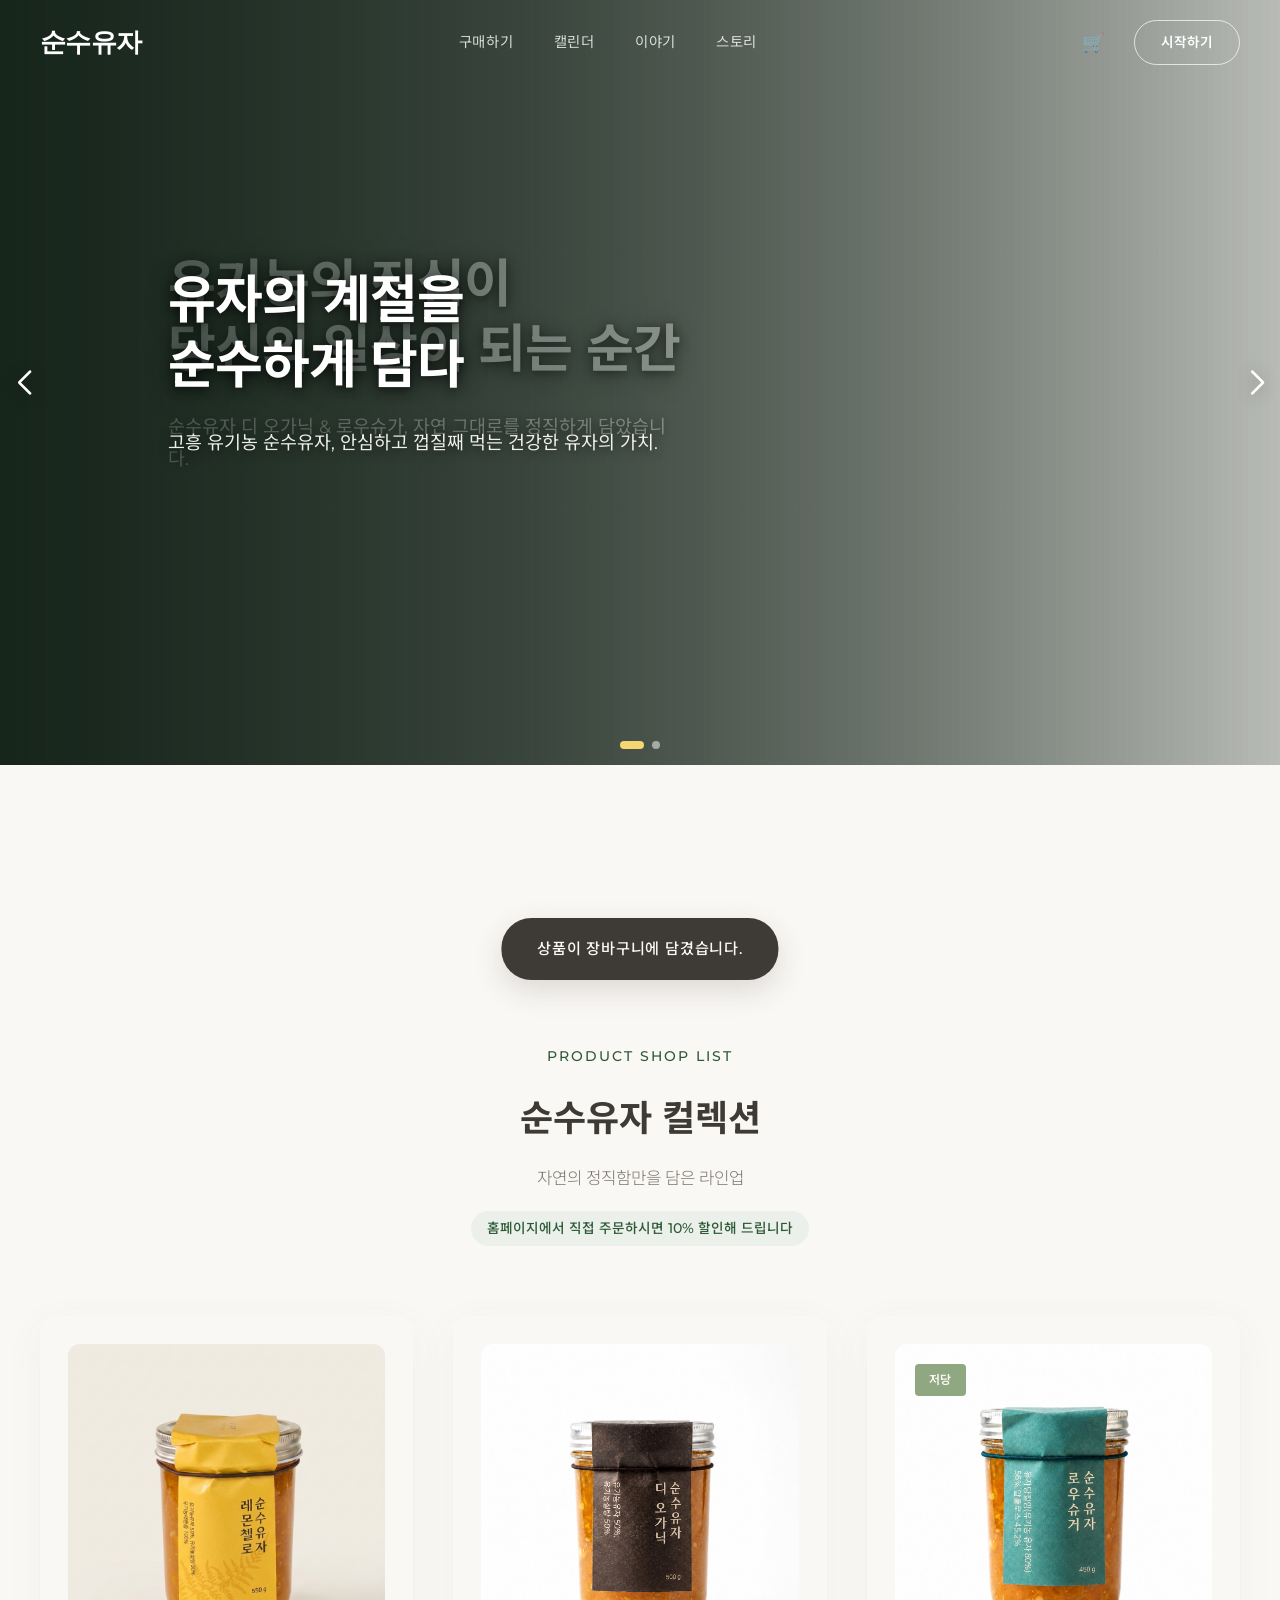
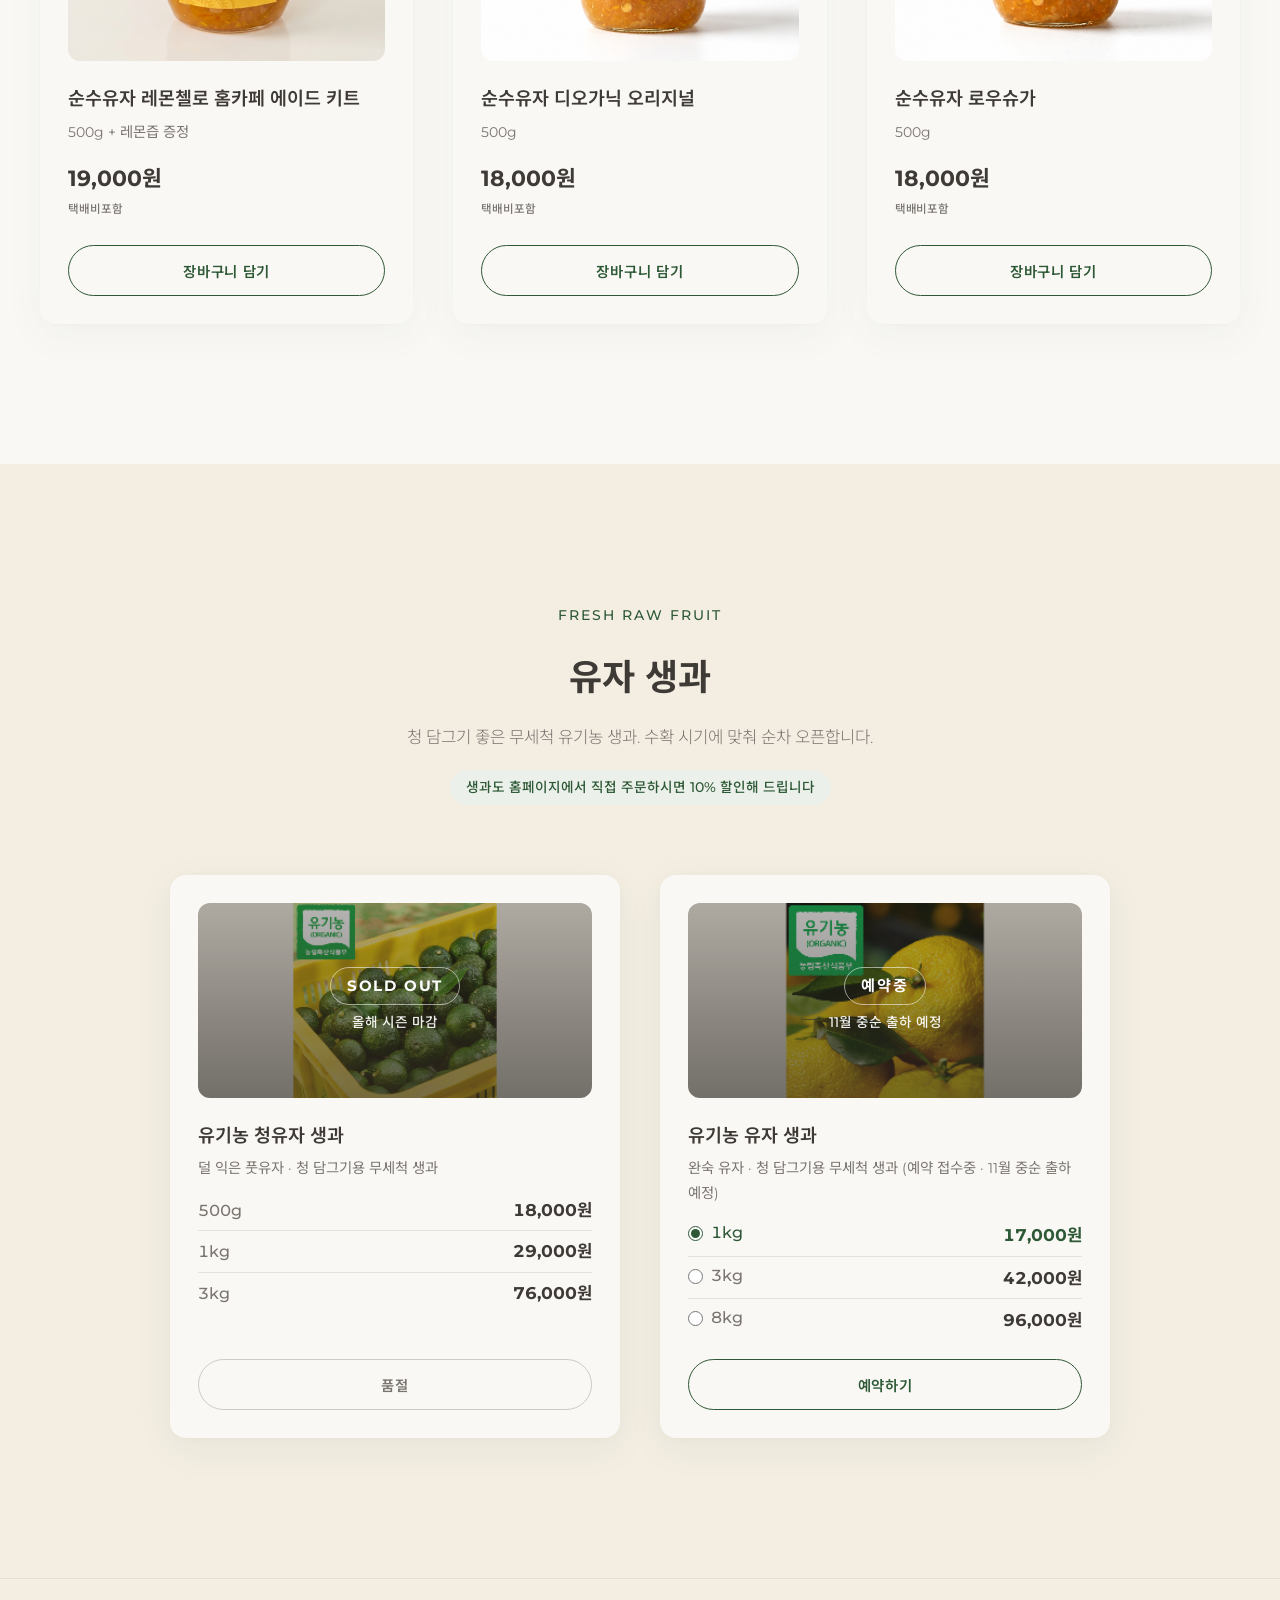
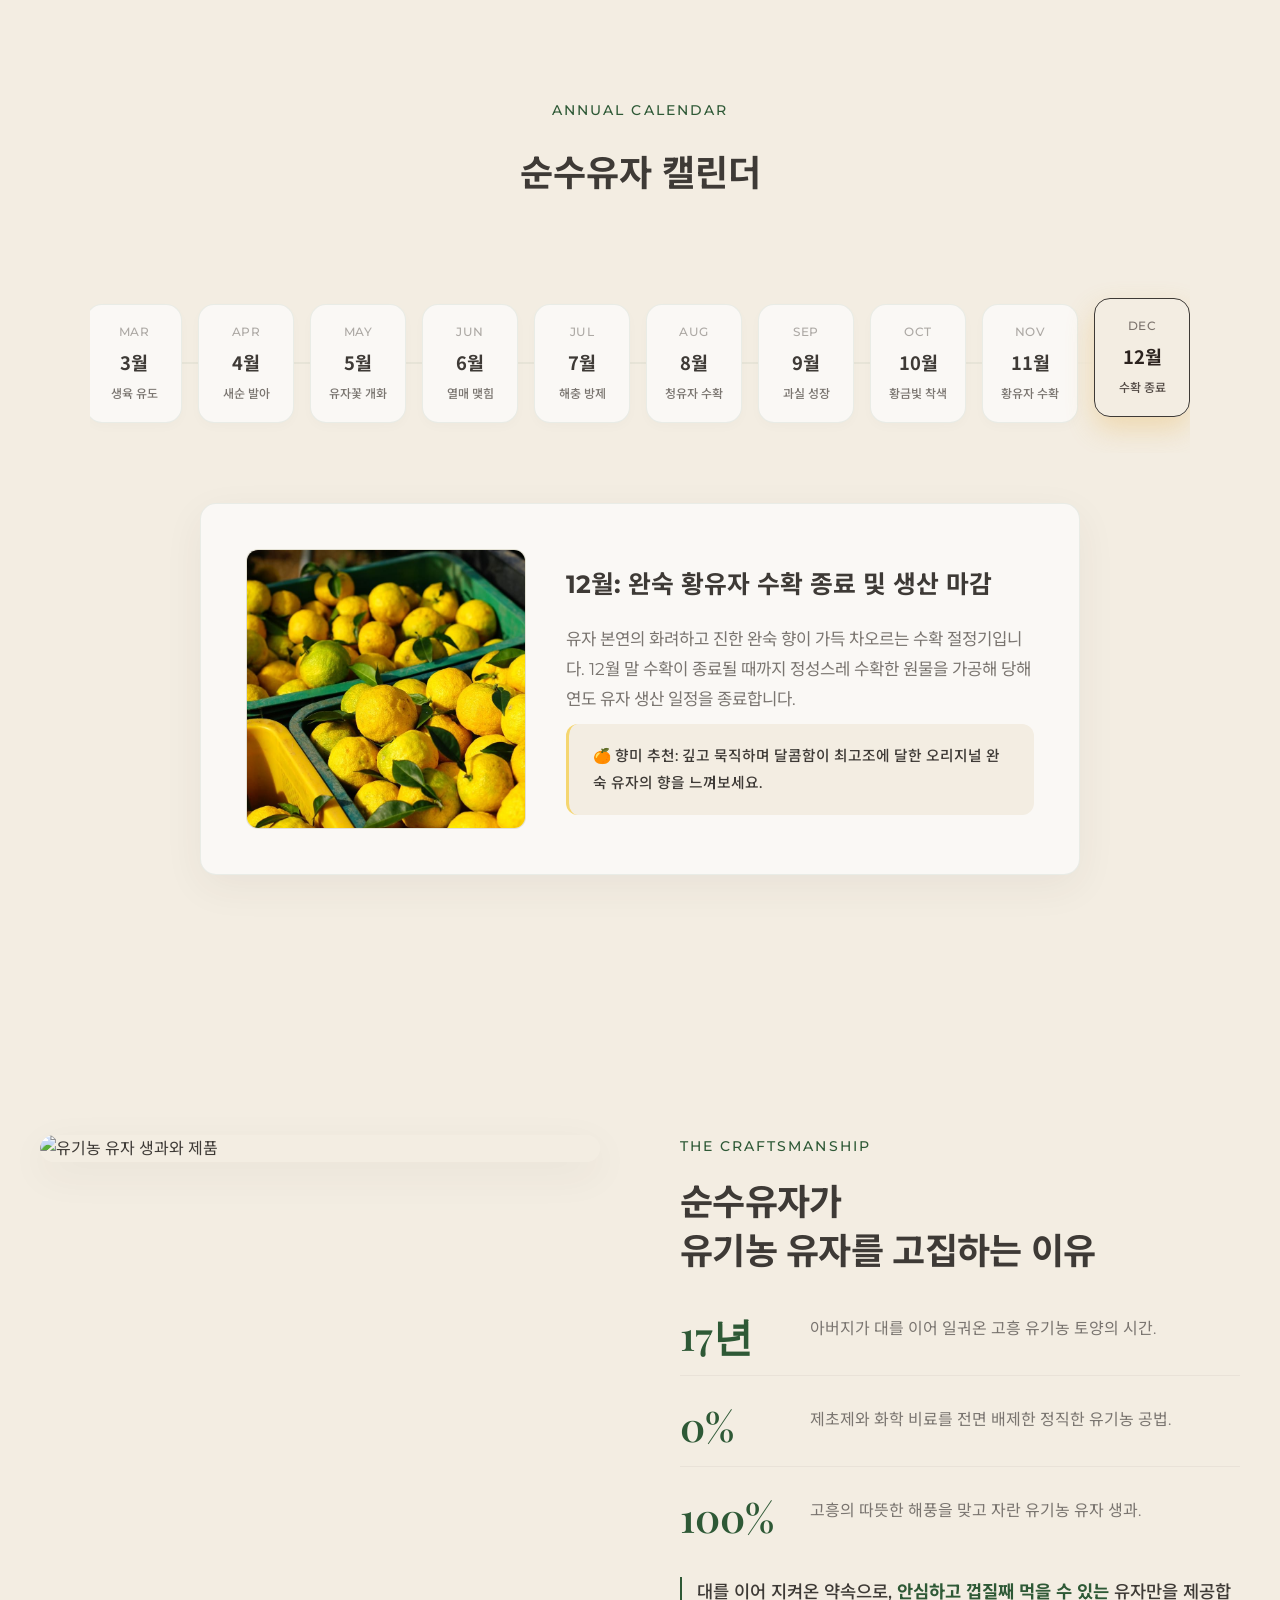
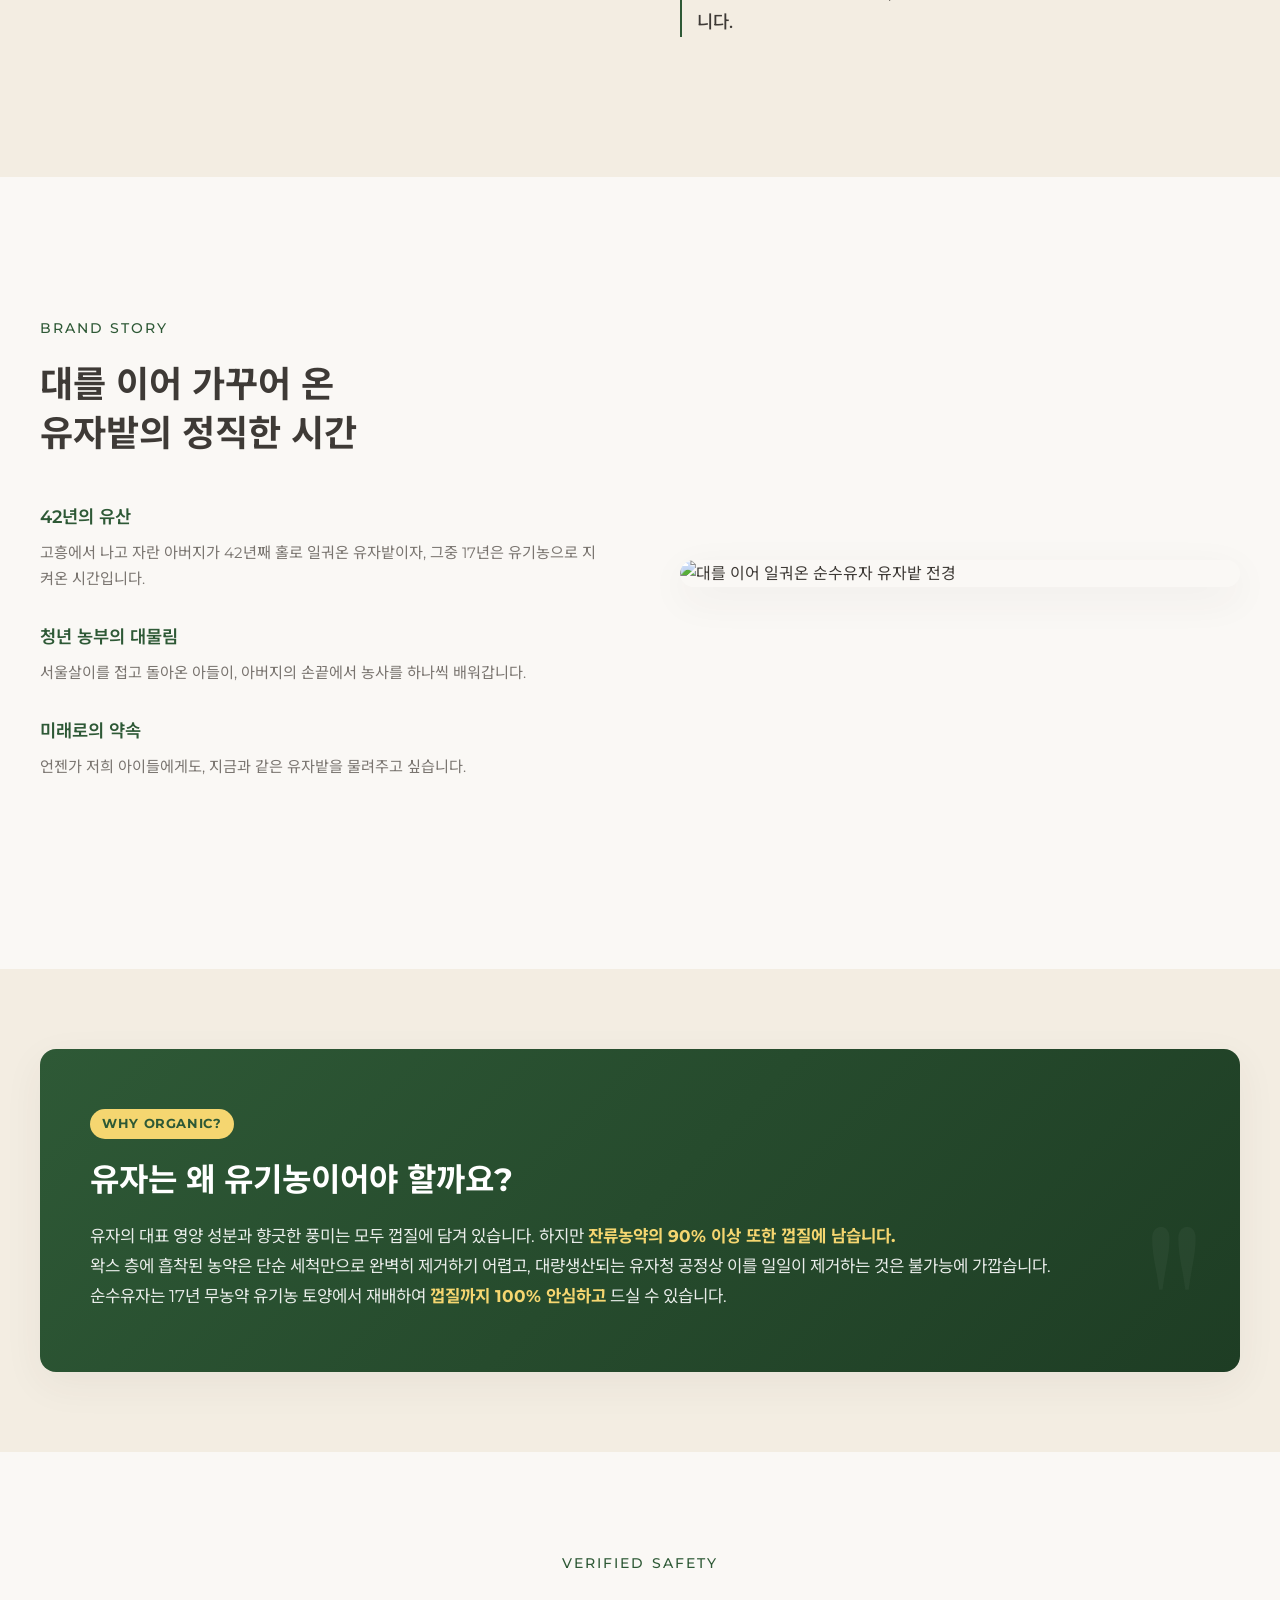
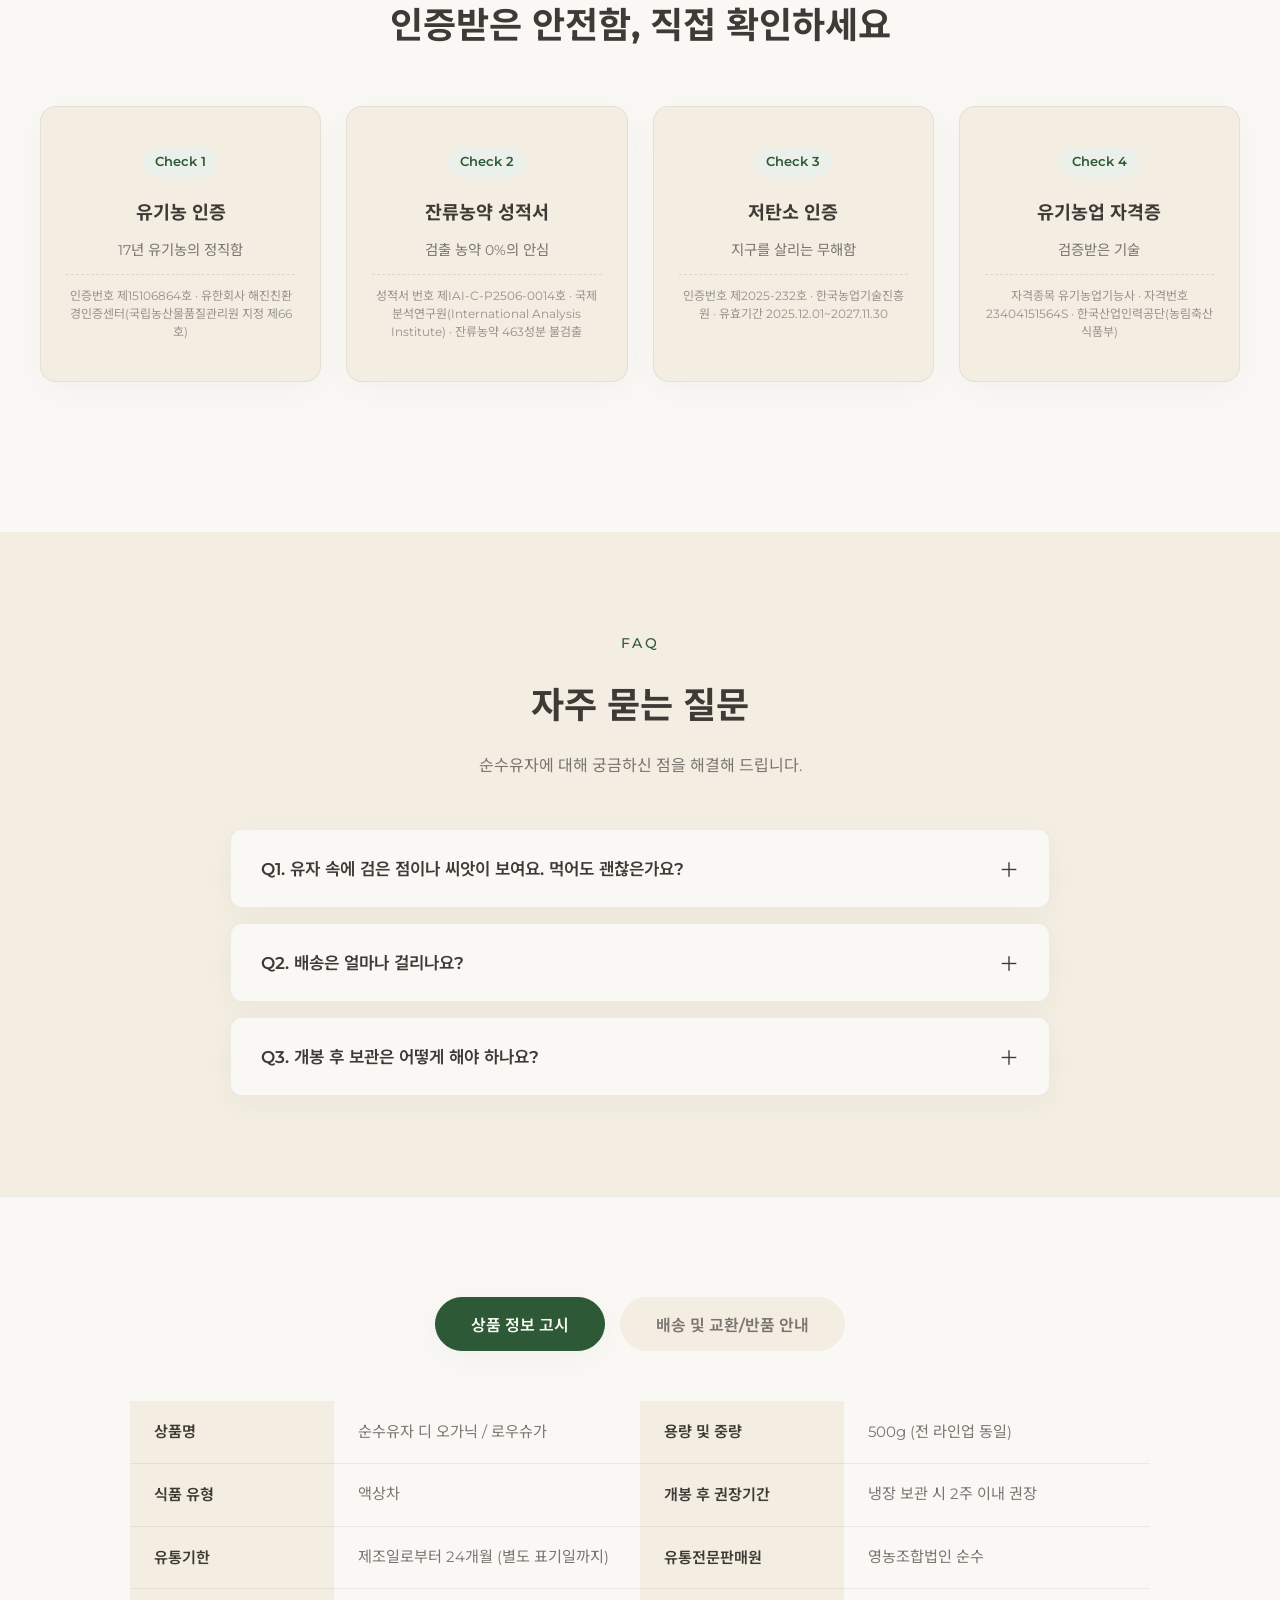
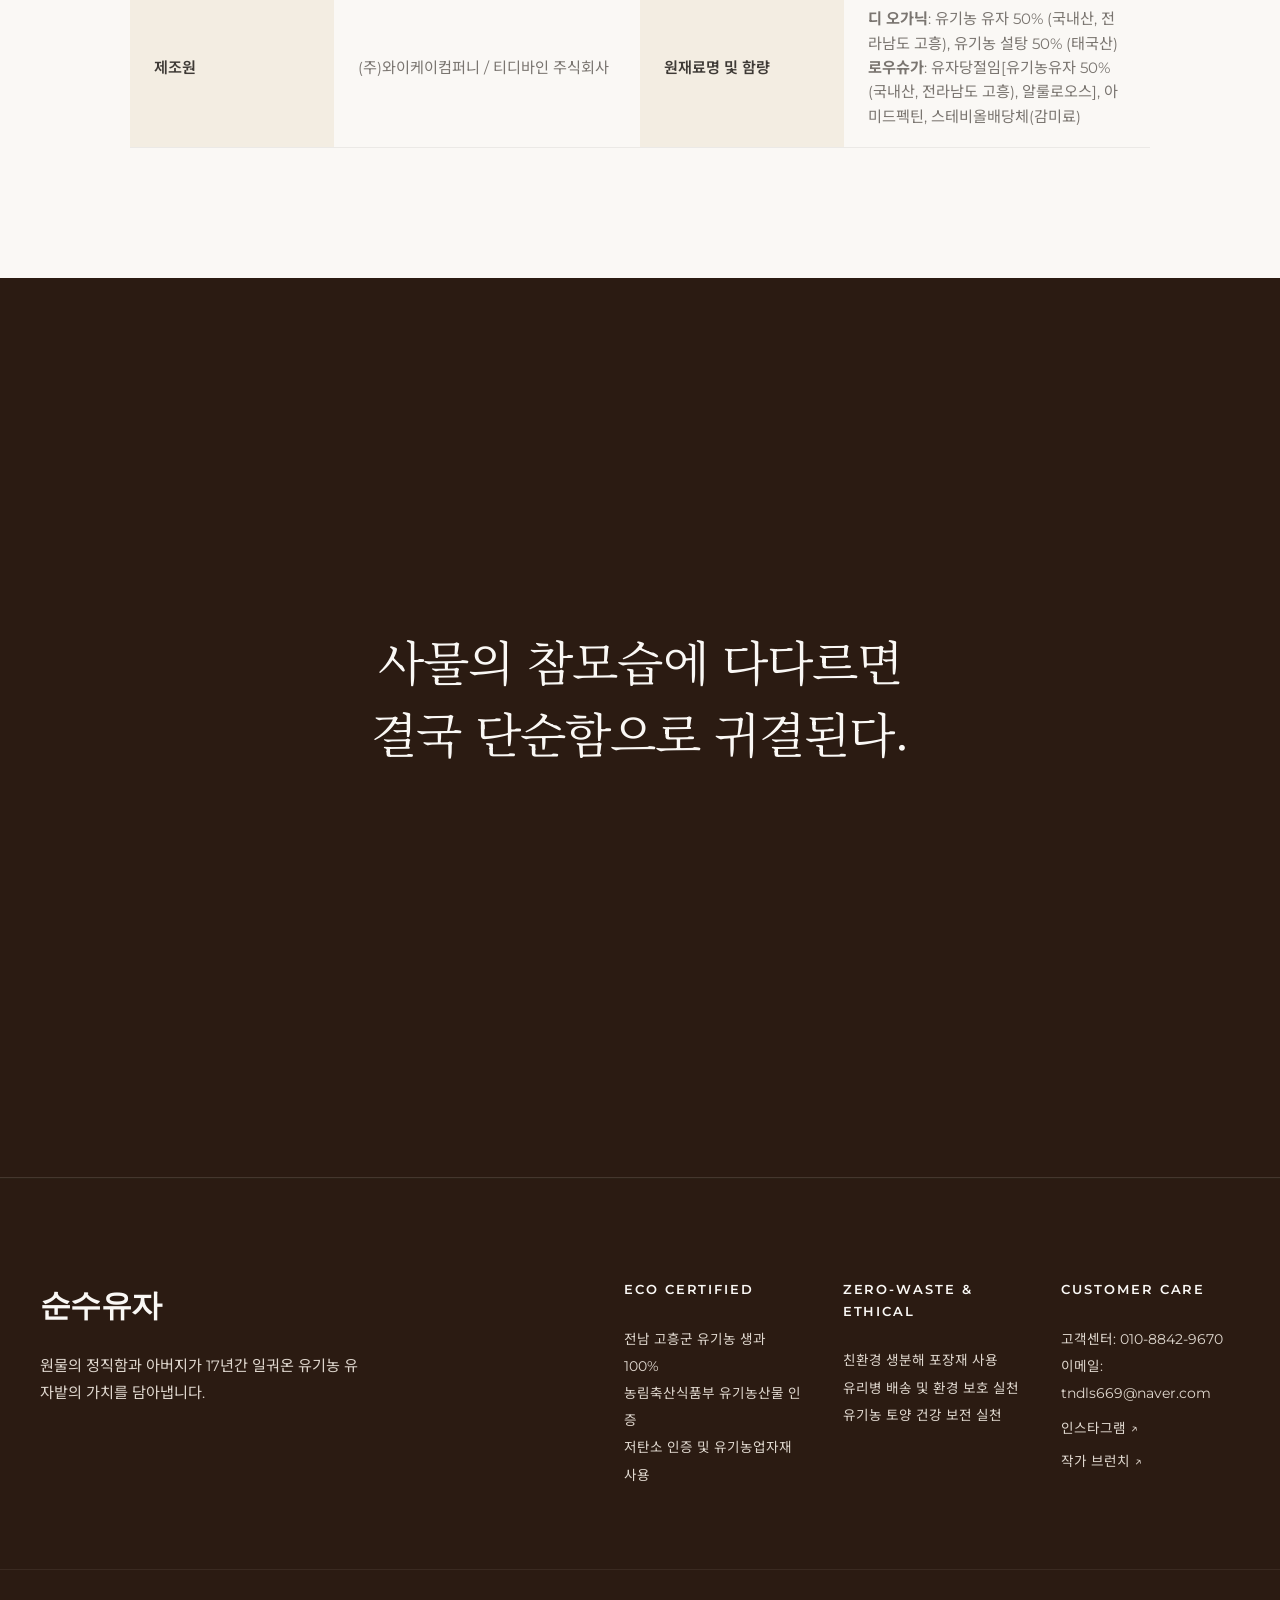
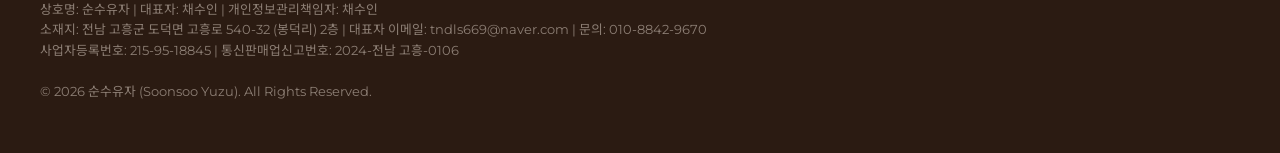
==== index.html @ 7056dab1 "유자 생과 섹션에도 직접 주문 10% 할인 안내 추가 Co-Authored-By: Claude Opus 5.5 <noreply@anthropic.com>" ====
<!DOCTYPE html>
<html lang="ko">
<head>
    <meta charset="UTF-8">
    <meta name="viewport" content="width=device-width, initial-scale=1.0">
    <title>순수유자 (soonsooyuja) — 에코 프리미엄 유기농 유자</title>
    <!-- Meta SEO -->
    <meta name="description" content="17년 유기농 토양이 키운 타협 없는 순수, 순수유자 (soonsooyuja). 인공 보존료와 설탕 뒤에 숨지 않는 원물 본연의 가치와 레몬 첼로 에이드 키트를 만나보세요.">
    <link rel="canonical" href="https://organicyuja.com/">
    <!-- Swiper CSS -->
    <link rel="stylesheet" href="https://cdn.jsdelivr.net/npm/swiper@11/swiper-bundle.min.css" />
    <!-- Google Fonts -->
    <link rel="preconnect" href="https://fonts.googleapis.com">
    <link rel="preconnect" href="https://fonts.gstatic.com" crossorigin>
    <link href="https://fonts.googleapis.com/css2?family=Montserrat:wght@300;400;500;600&family=Noto+Sans+KR:wght@300;400;500;700&family=Noto+Serif+KR:wght@400;600;700&family=Playfair+Display:ital,wght@0,400;0,600;1,400&display=swap" rel="stylesheet">
    <!-- Stylesheet -->
    <link rel="stylesheet" href="styles.css?v=4.14">
    <!-- Structured Data (JSON-LD) -->
    <script type="application/ld+json">
    {
        "@context": "https://schema.org",
        "@graph": [
            {
                "@type": "Organization",
                "@id": "https://organicyuja.com/#organization",
                "name": "순수유자",
                "alternateName": "Soonsoo Yuzu",
                "url": "https://organicyuja.com/",
                "logo": "https://organicyuja.com/images/brand_identity.png",
                "description": "전남 고흥에서 17년간 유기농으로 재배한 유자를 원물 그대로 담은 에코 프리미엄 유자청 브랜드.",
                "address": {
                    "@type": "PostalAddress",
                    "streetAddress": "고흥로 540-32 (봉덕리) 2층",
                    "addressLocality": "고흥군",
                    "addressRegion": "전라남도",
                    "addressCountry": "KR"
                },
                "telephone": "+82-10-8842-9670",
                "email": "tndls669@naver.com",
                "taxID": "215-95-18845",
                "sameAs": [
                    "https://www.instagram.com/soonsoo.yuza/",
                    "https://brunch.co.kr/@d7f781c9d8f9415"
                ]
            },
            {
                "@type": "Product",
                "@id": "https://organicyuja.com/#product-lemoncello",
                "name": "순수유자 레몬첼로 홈카페 에이드 키트",
                "description": "500g 유자청 + 스페인산 유기농 NFC 레몬즙 부스터 증정. 시즌 한정 에이드 키트.",
                "image": "https://organicyuja.com/images/product_lemoncello.png",
                "brand": { "@type": "Brand", "name": "순수유자" },
                "offers": {
                    "@type": "Offer",
                    "url": "https://organicyuja.com/#product-shop",
                    "priceCurrency": "KRW",
                    "price": "19000",
                    "availability": "https://schema.org/InStock"
                }
            },
            {
                "@type": "Product",
                "@id": "https://organicyuja.com/#product-original",
                "name": "순수유자 디오가닉 오리지널",
                "description": "유기농 유자 50%(전남 고흥산)로 담근 500g 유자청.",
                "image": "https://organicyuja.com/images/product_original_v2.jpg",
                "brand": { "@type": "Brand", "name": "순수유자" },
                "offers": {
                    "@type": "Offer",
                    "url": "https://organicyuja.com/#product-shop",
                    "priceCurrency": "KRW",
                    "price": "18000",
                    "availability": "https://schema.org/InStock"
                }
            },
            {
                "@type": "Product",
                "@id": "https://organicyuja.com/#product-lowsugar",
                "name": "순수유자 로우슈가",
                "description": "유기농 유자 50%(전남 고흥산)와 알룰로오스로 담근 저당 500g 유자청.",
                "image": "https://organicyuja.com/images/product_lowsugar_v2.jpg",
                "brand": { "@type": "Brand", "name": "순수유자" },
                "offers": {
                    "@type": "Offer",
                    "url": "https://organicyuja.com/#product-shop",
                    "priceCurrency": "KRW",
                    "price": "18000",
                    "availability": "https://schema.org/InStock"
                }
            },
            {
                "@type": "FAQPage",
                "@id": "https://organicyuja.com/#faq",
                "mainEntity": [
                    {
                        "@type": "Question",
                        "name": "유자 속에 검은 점이나 씨앗이 보여요. 먹어도 괜찮은가요?",
                        "acceptedAnswer": {
                            "@type": "Answer",
                            "text": "네, 안심하고 드셔도 됩니다. 17년 유기농법으로 자란 유자는 거친 해풍과 자연을 견디며 스스로를 지킨 흔적(검은 점 등)을 남깁니다. 오히려 이런 부분에 유효 성분이 더 풍부하게 함유되어 있으니 안심하고 드세요."
                        }
                    },
                    {
                        "@type": "Question",
                        "name": "배송은 얼마나 걸리나요?",
                        "acceptedAnswer": {
                            "@type": "Answer",
                            "text": "평일 오후 1시 30분 이전 주문 완료 건은 당일 발송되어 대부분 다음 날 수령 가능합니다. 발송 시 송장 정보가 문자 혹은 알림톡으로 전송됩니다."
                        }
                    },
                    {
                        "@type": "Question",
                        "name": "개봉 후 보관은 어떻게 해야 하나요?",
                        "acceptedAnswer": {
                            "@type": "Answer",
                            "text": "방부제나 첨가물이 전혀 들어가지 않은 유기농 수제청이므로 개봉 후에는 반드시 냉장 보관해 주시고, 침이나 물기가 묻지 않은 깨끗한 스푼을 사용하여 2주 이내에 드시는 것을 권장합니다."
                        }
                    }
                ]
            }
        ]
    }
    </script>
</head>
<body>

    <!-- Header Navigation -->
    <header class="main-header">
        <div class="header-container">
            <a href="#" class="brand-logo" id="header-logo">순수유자</a>
            <nav class="nav-menu">
                <a href="#product-shop" class="nav-link">구매하기</a>
                <a href="#shipping-calendar" class="nav-link">캘린더</a>
                <a href="#brand-identity" class="nav-link">이야기</a>
                <a href="#seasonal-solution" class="nav-link">스토리</a>
            </nav>
            <div class="header-actions">
                <button type="button" class="mobile-menu-toggle" id="btn-mobile-menu" aria-label="메뉴 열기" aria-expanded="false">
                    <span></span><span></span><span></span>
                </button>
                <button type="button" class="cart-icon-btn" id="btn-open-cart" aria-label="장바구니 열기">
                    🛒
                    <span class="cart-badge" id="cart-badge" style="display: none;">0</span>
                </button>
                <a href="#product-shop" class="header-cta">시작하기</a>
            </div>
        </div>
        <nav class="mobile-nav-panel" id="mobile-nav-panel">
            <a href="#product-shop" class="mobile-nav-link">구매하기</a>
            <a href="#shipping-calendar" class="mobile-nav-link">캘린더</a>
            <a href="#brand-identity" class="mobile-nav-link">이야기</a>
            <a href="#seasonal-solution" class="mobile-nav-link">스토리</a>
        </nav>
    </header>

    <!-- Main Content -->
    <main>
        
        <!-- Section 1: Hero Section (Swiper Slider) -->
        <section class="hero-section" id="hero">
            <div class="swiper sySwiper">
                <div class="swiper-wrapper">
                    <!-- Slide 1 -->
                    <div class="swiper-slide slide-1" style="background-image: url('https://cdn.imweb.me/upload/S202507294a95336e3fd98/b25cf6cdc76bb.png');">
                        <div class="hero-slider-overlay"></div>
                        <div class="hero-container">
                            <div class="hero-content">
                                <h1 class="hero-title">유자의 계절을<br>순수하게 담다</h1>
                                <p class="hero-desc">고흥 유기농 순수유자, 안심하고 껍질째 먹는 건강한 유자의 가치.</p>
                            </div>
                        </div>
                    </div>
                    <!-- Slide 2 -->
                    <div class="swiper-slide slide-2" style="background-image: url('https://cdn.imweb.me/thumbnail/20260308/d9afdb8aff6d9.jpg');">
                        <div class="hero-slider-overlay"></div>
                        <div class="hero-container">
                            <div class="hero-content">
                                <h1 class="hero-title">유기농의 진심이<br>당신의 일상이 되는 순간</h1>
                                <p class="hero-desc">순수유자 디 오가닉 & 로우슈가, 자연 그대로를 정직하게 담았습니다.</p>
                            </div>
                        </div>
                    </div>
                </div>
                <!-- Add Navigation and Pagination -->
                <div class="swiper-button-next"></div>
                <div class="swiper-button-prev"></div>
                <div class="swiper-pagination"></div>
            </div>
        </section>

        <!-- Section 2: Product Shop List (swipeable on mobile only) -->
        <section class="shop-section" id="product-shop">
            <div class="shop-container">
                <div class="shop-header fade-in-up">
                    <span class="section-label">PRODUCT SHOP LIST</span>
                    <h2 class="shop-title">순수유자 컬렉션</h2>
                    <p class="shop-subtitle">자연의 정직함만을 담은 라인업</p>
                    <p class="shop-promo">홈페이지에서 직접 주문하시면 10% 할인해 드립니다</p>
                </div>

                <div class="swiper shopSwiper fade-in-up">
                    <div class="swiper-wrapper">
                        <!-- Product 1 -->
                        <div class="swiper-slide product-card">
                            <div class="product-image-container">
                                <img src="images/product_lemoncello.png" alt="순수유자 레몬첼로 홈카페 에이드 키트" class="product-image">
                            </div>
                            <div class="product-info">
                                <h3 class="product-name">순수유자 레몬첼로 홈카페 에이드 키트</h3>
                                <p class="product-volume">500g + 레몬즙 증정</p>
                                <div class="product-price">19,000원 <span class="price-note">택배비포함</span></div>
                                <button class="btn-buy" data-product="순수유자 레몬첼로 에이드 키트" data-price="19000">장바구니 담기</button>
                            </div>
                        </div>

                        <!-- Product 2 -->
                        <div class="swiper-slide product-card">
                            <div class="product-image-container">
                                <img src="images/product_original_v2.jpg" alt="순수유자 디오가닉 오리지널" class="product-image">
                            </div>
                            <div class="product-info">
                                <h3 class="product-name">순수유자 디오가닉 오리지널</h3>
                                <p class="product-volume">500g</p>
                                <div class="product-price">18,000원 <span class="price-note">택배비포함</span></div>
                                <button class="btn-buy" data-product="순수유자 디오가닉 오리지널" data-price="18000">장바구니 담기</button>
                            </div>
                        </div>

                        <!-- Product 3 -->
                        <div class="swiper-slide product-card">
                            <div class="product-image-container">
                                <span class="product-badge low-sugar">저당</span>
                                <img src="images/product_lowsugar_v2.jpg" alt="순수유자 로우슈가" class="product-image">
                            </div>
                            <div class="product-info">
                                <h3 class="product-name">순수유자 로우슈가</h3>
                                <p class="product-volume">500g</p>
                                <div class="product-price">18,000원 <span class="price-note">택배비포함</span></div>
                                <button class="btn-buy" data-product="순수유자 로우슈가" data-price="18000">장바구니 담기</button>
                            </div>
                        </div>
                    </div>

                    <div class="swiper-pagination shop-pagination"></div>
                </div>
            </div>
        </section>

        <!-- Section 2-1: Raw Fruit Shop (생과 — Pre-order) -->
        <section class="shop-section fruit-shop-section" id="fresh-fruit-shop">
            <div class="shop-container">
                <div class="shop-header fade-in-up">
                    <span class="section-label">FRESH RAW FRUIT</span>
                    <h2 class="shop-title">유자 생과</h2>
                    <p class="shop-subtitle">청 담그기 좋은 무세척 유기농 생과. 수확 시기에 맞춰 순차 오픈합니다.</p>
                    <p class="shop-promo">생과도 홈페이지에서 직접 주문하시면 10% 할인해 드립니다</p>
                </div>

                <div class="fruit-shop-grid fade-in-up">
                    <!-- 청유자 (Green Yuzu) -->
                    <div class="product-card fruit-product-card">
                        <div class="product-image-container">
                            <div class="soldout-overlay">
                                <span class="soldout-tag">SOLD OUT</span>
                                <span class="soldout-eta">올해 시즌 마감</span>
                            </div>
                            <img src="images/product_cheongyuza_raw.png" alt="유기농 청유자 생과" class="product-image">
                        </div>
                        <div class="product-info">
                            <h3 class="product-name">유기농 청유자 생과</h3>
                            <p class="product-volume">덜 익은 풋유자 · 청 담그기용 무세척 생과</p>
                            <div class="price-tier-list">
                                <div class="tier-row">
                                    <span class="tier-weight">500g</span>
                                    <span class="tier-price">18,000원</span>
                                </div>
                                <div class="tier-row">
                                    <span class="tier-weight">1kg</span>
                                    <span class="tier-price">29,000원</span>
                                </div>
                                <div class="tier-row">
                                    <span class="tier-weight">3kg</span>
                                    <span class="tier-price">76,000원</span>
                                </div>
                            </div>
                            <button class="btn-buy is-disabled" disabled>품절</button>
                        </div>
                    </div>

                    <!-- 유자 생과 (Ripe Yuzu) -->
                    <div class="product-card fruit-product-card">
                        <div class="product-image-container">
                            <div class="soldout-overlay">
                                <span class="soldout-tag">예약중</span>
                                <span class="soldout-eta">11월 중순 출하 예정</span>
                            </div>
                            <img src="images/product_yuza_raw.png" alt="유기농 유자 생과" class="product-image">
                        </div>
                        <div class="product-info">
                            <h3 class="product-name">유기농 유자 생과</h3>
                            <p class="product-volume">완숙 유자 · 청 담그기용 무세척 생과 (예약 접수중 · 11월 중순 출하 예정)</p>
                            <div class="price-tier-list" role="radiogroup" aria-label="유기농 유자 생과 중량 선택">
                                <label class="tier-row">
                                    <span class="tier-select-left">
                                        <input type="radio" name="yuza-tier" value="1kg|17000" checked>
                                        <span class="tier-weight">1kg</span>
                                    </span>
                                    <span class="tier-price">17,000원</span>
                                </label>
                                <label class="tier-row">
                                    <span class="tier-select-left">
                                        <input type="radio" name="yuza-tier" value="3kg|42000">
                                        <span class="tier-weight">3kg</span>
                                    </span>
                                    <span class="tier-price">42,000원</span>
                                </label>
                                <label class="tier-row">
                                    <span class="tier-select-left">
                                        <input type="radio" name="yuza-tier" value="8kg|96000">
                                        <span class="tier-weight">8kg</span>
                                    </span>
                                    <span class="tier-price">96,000원</span>
                                </label>
                            </div>
                            <button class="btn-buy" data-product-base="유기농 유자 생과 예약" data-tier-group="yuza-tier">예약하기</button>
                        </div>
                    </div>
                </div>
            </div>
        </section>

        <!-- Section 3: Annual Shipping Calendar -->
        <section class="calendar-section" id="shipping-calendar">
            <div class="calendar-container">
                <div class="calendar-header fade-in-up">
                    <span class="section-label">ANNUAL CALENDAR</span>
                    <h2 class="calendar-title">순수유자 캘린더</h2>
                </div>
                
                <!-- Monthly interactive timeline -->
                <div class="monthly-timeline-wrapper fade-in-up">
                    <div class="monthly-timeline" id="monthly-timeline">
                        <div class="month-card season-green" data-month="1">
                            <span class="month-num">JAN</span>
                            <span class="month-name">1월</span>
                            <span class="month-activity">토양 준비</span>
                        </div>
                        <div class="month-card season-green" data-month="2">
                            <span class="month-num">FEB</span>
                            <span class="month-name">2월</span>
                            <span class="month-activity">가지치기</span>
                        </div>
                        <div class="month-card season-green" data-month="3">
                            <span class="month-num">MAR</span>
                            <span class="month-name">3월</span>
                            <span class="month-activity">생육 유도</span>
                        </div>
                        <div class="month-card season-green" data-month="4">
                            <span class="month-num">APR</span>
                            <span class="month-name">4월</span>
                            <span class="month-activity">새순 발아</span>
                        </div>
                        <div class="month-card season-green" data-month="5">
                            <span class="month-num">MAY</span>
                            <span class="month-name">5월</span>
                            <span class="month-activity">유자꽃 개화</span>
                        </div>
                        <div class="month-card season-green" data-month="6">
                            <span class="month-num">JUN</span>
                            <span class="month-name">6월</span>
                            <span class="month-activity">열매 맺힘</span>
                        </div>
                        <div class="month-card season-green" data-month="7">
                            <span class="month-num">JUL</span>
                            <span class="month-name">7월</span>
                            <span class="month-activity">해충 방제</span>
                        </div>
                        <div class="month-card season-green" data-month="8">
                            <span class="month-num">AUG</span>
                            <span class="month-name">8월</span>
                            <span class="month-activity">청유자 수확</span>
                        </div>
                        <div class="month-card season-green" data-month="9">
                            <span class="month-num">SEP</span>
                            <span class="month-name">9월</span>
                            <span class="month-activity">과실 성장</span>
                        </div>
                        <div class="month-card season-yellow" data-month="10">
                            <span class="month-num">OCT</span>
                            <span class="month-name">10월</span>
                            <span class="month-activity">황금빛 착색</span>
                        </div>
                        <div class="month-card season-yellow" data-month="11">
                            <span class="month-num">NOV</span>
                            <span class="month-name">11월</span>
                            <span class="month-activity">황유자 수확</span>
                        </div>
                        <div class="month-card season-yellow" data-month="12">
                            <span class="month-num">DEC</span>
                            <span class="month-name">12월</span>
                            <span class="month-activity">수확 종료</span>
                        </div>
                    </div>
                </div>
                
                <!-- Display box for month details -->
                <div class="month-details-container fade-in-up">
                    <div class="month-details-card" id="month-details-card">
                        <div class="details-image-wrapper">
                            <img id="details-img" src="" alt="생육 및 농가 활동 이미지">
                            <div id="details-img-placeholder" class="details-img-placeholder">
                                <span class="placeholder-icon">🌱</span>
                                <span class="placeholder-text">사진 준비 중</span>
                            </div>
                        </div>
                        <div class="details-info">
                            <h3 class="details-title" id="details-title">유자 농가의 월간 생육 현황</h3>
                            <p class="details-desc" id="details-desc">월별 달력에 마우스를 올리시면 상세 일정이 나타납니다.</p>
                            <div class="details-sub" id="details-sub">
                                <!-- Optional warnings or extra guides go here dynamically -->
                            </div>
                        </div>
                    </div>
                </div>
            </div>
        </section>

        <!-- Section 4: Brand Identity (The Craftsmanship) -->
        <section class="brand-section" id="brand-identity">
            <div class="brand-container">
                <div class="brand-visual fade-in-up">
                    <img src="https://cdn.imweb.me/thumbnail/20250801/4c58e3168eac6.png" alt="유기농 유자 생과와 제품" class="brand-image">
                </div>
                <div class="brand-content fade-in-up">
                    <span class="section-label">THE CRAFTSMANSHIP</span>
                    <h2 class="brand-title">순수유자가<br>유기농 유자를 고집하는 이유</h2>
                    
                    <div class="brand-metrics">
                        <div class="metric-item">
                            <span class="metric-num">17년</span>
                            <span class="metric-text">아버지가 대를 이어 일궈온 고흥 유기농 토양의 시간.</span>
                        </div>
                        <div class="metric-item">
                            <span class="metric-num">0%</span>
                            <span class="metric-text">제초제와 화학 비료를 전면 배제한 정직한 유기농 공법.</span>
                        </div>
                        <div class="metric-item">
                            <span class="metric-num">100%</span>
                            <span class="metric-text">고흥의 따뜻한 해풍을 맞고 자란 유기농 유자 생과.</span>
                        </div>
                    </div>
                    
                    <p class="brand-footer-text">대를 이어 지켜온 약속으로, <strong>안심하고 껍질째 먹을 수 있는</strong> 유자만을 제공합니다.</p>
                </div>
            </div>
        </section>

        <!-- Section 5: Seasonal Solution (Lemon Cello - Citrus Kick) -->
        <section class="solution-section" id="seasonal-solution">
            <div class="solution-container">
                <div class="solution-content fade-in-up">
                    <span class="section-label">BRAND STORY</span>
                    <h2 class="solution-title">대를 이어 가꾸어 온<br>유자밭의 정직한 시간</h2>
                    
                    <ul class="solution-features">
                        <li>
                            <strong class="feature-title">42년의 유산</strong>
                            <p class="feature-desc">고흥에서 나고 자란 아버지가 42년째 홀로 일궈온 유자밭이자, 그중 17년은 유기농으로 지켜온 시간입니다.</p>
                        </li>
                        <li>
                            <strong class="feature-title">청년 농부의 대물림</strong>
                            <p class="feature-desc">서울살이를 접고 돌아온 아들이, 아버지의 손끝에서 농사를 하나씩 배워갑니다.</p>
                        </li>
                        <li>
                            <strong class="feature-title">미래로의 약속</strong>
                            <p class="feature-desc">언젠가 저희 아이들에게도, 지금과 같은 유자밭을 물려주고 싶습니다.</p>
                        </li>
                    </ul>

                </div>
                <div class="solution-visual fade-in-up">
                    <img src="https://cdn.imweb.me/thumbnail/20250801/a47dcdb84b8bf.png" alt="대를 이어 일궈온 순수유자 유자밭 전경" class="solution-image">
                </div>
            </div>
        </section>

        <!-- Section 6: Why Organic Banner -->
        <section class="organic-banner-section">
            <div class="organic-banner-container fade-in-up">
                <div class="organic-banner-content">
                    <span class="banner-badge">WHY ORGANIC?</span>
                    <h2 class="banner-title">유자는 왜 유기농이어야 할까요?</h2>
                    <p class="banner-desc">
                        유자의 대표 영양 성분과 향긋한 풍미는 모두 껍질에 담겨 있습니다. 
                        하지만 <strong>잔류농약의 90% 이상 또한 껍질에 남습니다.</strong><br>
                        왁스 층에 흡착된 농약은 단순 세척만으로 완벽히 제거하기 어렵고, 대량생산되는 유자청 공정상 이를 일일이 제거하는 것은 불가능에 가깝습니다.<br>
                        순수유자는 17년 무농약 유기농 토양에서 재배하여 <strong>껍질까지 100% 안심하고</strong> 드실 수 있습니다.
                    </p>
                </div>
            </div>
        </section>

        <!-- Section 7: VERIFIED Section -->
        <section class="verified-section">
            <div class="verified-container fade-in-up">
                <span class="section-label">VERIFIED SAFETY</span>
                <h2 class="verified-title">인증받은 안전함, 직접 확인하세요</h2>
                <div class="verified-grid">
                    <div class="verified-card" onclick="openSyModal('organic')">
                        <span class="verified-num">Check 1</span>
                        <h3 class="verified-card-title">유기농 인증</h3>
                        <p class="verified-card-desc">17년 유기농의 정직함</p>
                        <p class="verified-cert-meta">인증번호 제15106864호 · 유한회사 해진친환경인증센터(국립농산물품질관리원 지정 제66호)</p>
                    </div>
                    <div class="verified-card" onclick="openSyModal('pesticide')">
                        <span class="verified-num">Check 2</span>
                        <h3 class="verified-card-title">잔류농약 성적서</h3>
                        <p class="verified-card-desc">검출 농약 0%의 안심</p>
                        <p class="verified-cert-meta">성적서 번호 제IAI-C-P2506-0014호 · 국제분석연구원(International Analysis Institute) · 잔류농약 463성분 불검출</p>
                    </div>
                    <div class="verified-card" onclick="openSyModal('lowcarbon')">
                        <span class="verified-num">Check 3</span>
                        <h3 class="verified-card-title">저탄소 인증</h3>
                        <p class="verified-card-desc">지구를 살리는 무해함</p>
                        <p class="verified-cert-meta">인증번호 제2025-232호 · 한국농업기술진흥원 · 유효기간 2025.12.01~2027.11.30</p>
                    </div>
                    <div class="verified-card" onclick="openSyModal('license')">
                        <span class="verified-num">Check 4</span>
                        <h3 class="verified-card-title">유기농업 자격증</h3>
                        <p class="verified-card-desc">검증받은 기술</p>
                        <p class="verified-cert-meta">자격종목 유기농업기능사 · 자격번호 23404151564S · 한국산업인력공단(농림축산식품부)</p>
                    </div>
                </div>
            </div>
        </section>

        <!-- Section 8: FAQ Accordion -->
        <section class="faq-section" id="faq">
            <div class="faq-container">
                <div class="faq-header fade-in-up">
                    <span class="section-label">FAQ</span>
                    <h2 class="faq-title">자주 묻는 질문</h2>
                    <p class="faq-subtitle">순수유자에 대해 궁금하신 점을 해결해 드립니다.</p>
                </div>
                <div class="faq-list fade-in-up">
                    <!-- Q1 -->
                    <div class="faq-item">
                        <button class="faq-question">
                            <span>Q1. 유자 속에 검은 점이나 씨앗이 보여요. 먹어도 괜찮은가요?</span>
                            <span class="faq-toggle-icon">＋</span>
                        </button>
                        <div class="faq-answer">
                            <p>네, 안심하고 드셔도 됩니다. 17년 유기농법으로 자란 유자는 거친 해풍과 자연을 견디며 스스로를 지킨 흔적(검은 점 등)을 남깁니다. 오히려 <strong>이런 부분에 유효 성분이 더 풍부하게 함유</strong>되어 있으니 안심하고 드세요.</p>
                        </div>
                    </div>
                    <!-- Q2 -->
                    <div class="faq-item">
                        <button class="faq-question">
                            <span>Q2. 배송은 얼마나 걸리나요?</span>
                            <span class="faq-toggle-icon">＋</span>
                        </button>
                        <div class="faq-answer">
                            <p>평일 오후 1시 30분 이전 주문 완료 건은 <strong>당일 발송되어 대부분 다음 날 수령 가능</strong>합니다. 발송 시 송장 정보가 문자 혹은 알림톡으로 전송됩니다.</p>
                        </div>
                    </div>
                    <!-- Q3 -->
                    <div class="faq-item">
                        <button class="faq-question">
                            <span>Q3. 개봉 후 보관은 어떻게 해야 하나요?</span>
                            <span class="faq-toggle-icon">＋</span>
                        </button>
                        <div class="faq-answer">
                            <p>방부제나 첨가물이 전혀 들어가지 않은 유기농 수제청이므로 개봉 후에는 <strong>반드시 냉장 보관</strong>해 주시고, 침이나 물기가 묻지 않은 깨끗한 스푼을 사용하여 <strong>2주 이내</strong>에 드시는 것을 권장합니다.</p>
                        </div>
                    </div>
                </div>
            </div>
        </section>

        <!-- Section 9: Info & Delivery Tabs -->
        <section class="info-delivery-section" id="info-delivery">
            <div class="info-container">
                <div class="tab-buttons fade-in-up">
                    <button class="tab-btn active" data-tab="tab-spec">상품 정보 고시</button>
                    <button class="tab-btn" data-tab="tab-delivery">배송 및 교환/반품 안내</button>
                </div>
                
                <div class="tab-content-container fade-in-up">
                    <!-- Tab 1: Product Specs -->
                    <div class="tab-pane active" id="tab-spec">
                        <table class="info-table">
                            <tbody>
                                <tr>
                                    <th>상품명</th>
                                    <td>순수유자 디 오가닉 / 로우슈가</td>
                                    <th>용량 및 중량</th>
                                    <td>500g (전 라인업 동일)</td>
                                </tr>
                                <tr>
                                    <th>식품 유형</th>
                                    <td>액상차</td>
                                    <th>개봉 후 권장기간</th>
                                    <td>냉장 보관 시 2주 이내 권장</td>
                                </tr>
                                <tr>
                                    <th>유통기한</th>
                                    <td>제조일로부터 24개월 (별도 표기일까지)</td>
                                    <th>유통전문판매원</th>
                                    <td>영농조합법인 순수</td>
                                </tr>
                                <tr>
                                    <th>제조원</th>
                                    <td>(주)와이케이컴퍼니 / 티디바인 주식회사</td>
                                    <th>원재료명 및 함량</th>
                                    <td>
                                        <strong>디 오가닉</strong>: 유기농 유자 50% (국내산, 전라남도 고흥), 유기농 설탕 50% (태국산)<br>
                                        <strong>로우슈가</strong>: 유자당절임[유기농유자 50% (국내산, 전라남도 고흥), 알룰로오스], 아미드펙틴, 스테비올배당체(감미료)
                                    </td>
                                </tr>
                            </tbody>
                        </table>
                    </div>
                    
                    <!-- Tab 2: Delivery & Returns -->
                    <div class="tab-pane" id="tab-delivery">
                        <div class="delivery-info-grid">
                            <div class="info-block">
                                <h4>🚚 당일 배송 및 발송 안내</h4>
                                <p><strong>평일 오후 13시 30분 이전</strong> 주문 및 결제 완료 건은 당일 발송되어 다음 날 도착합니다 (주말 및 공휴일 제외).</p>
                                <p>13시 30분 이후 결제 건은 익일 발송됩니다. 배송은 지역 택배사 사정에 따라 1~2일 정도 차이가 있을 수 있습니다.</p>
                            </div>
                            <div class="info-block">
                                <h4>🔄 교환 및 반품 안내</h4>
                                <p>제품 수령 후 <strong>7일 이내</strong>에 고객센터로 접수된 건에 한하여 교환/반품이 가능합니다.</p>
                                <p>제품을 보내실 때에는 받으신 패키지와 택배 박스 그대로 포장하여 반송해 주셔야 합니다. 수제 유자청 특성상 제품이 이미 개봉되었거나 용기가 훼손된 경우에는 교환/반품이 불가합니다.</p>
                            </div>
                            <div class="info-block">
                                <h4>📞 고객센터 및 운영시간</h4>
                                <p>대표번호: 010-8842-9670 | 이메일: tndls669@naver.com</p>
                                <p>운영시간: 평일 09:00 ~ 18:00 (주말 및 공휴일 휴무) | 점심시간: 12:00 ~ 13:00</p>
                            </div>
                        </div>
                    </div>
                </div>
            </div>
        </section>

        <!-- Section 10: Brand Closing -->
        <section class="brand-closing-section" id="brand-closing">
            <div class="brand-closing-container">
                <p class="closing-quote">사물의 참모습에 다다르면<br>결국 단순함으로 귀결된다.</p>
                <p class="closing-source">— 콘스탄틴 브란쿠시</p>
            </div>
        </section>

    </main>

    <!-- Side Purchase Drawer (Premium Checkout UX) -->
    <div class="purchase-drawer" id="purchase-drawer">
        <div class="drawer-overlay" id="drawer-overlay"></div>
        <div class="drawer-content">
            <button class="btn-close-drawer" id="btn-close-drawer" aria-label="닫기">✕</button>
            
            <!-- Step 1: Cart Contents & Purchase Method Choice -->
            <div class="drawer-step-1" id="drawer-step-1">
                <div class="drawer-header">
                    <h3>장바구니</h3>
                    <p>담으신 상품을 확인하고 구매 방식을 선택해 주세요.</p>
                </div>
                <div class="drawer-body">
                    <div class="cart-items-list" id="cart-items-list"></div>
                    <div class="cart-empty-state" id="cart-empty-state" style="display: none;">
                        <p>장바구니가 비어 있습니다.</p>
                        <span>원하시는 상품을 '장바구니 담기'로 추가해 주세요.</span>
                    </div>

                    <div class="cart-total-row" id="cart-total-row">
                        <span>총 상품 금액</span>
                        <strong id="cart-total-price">0원</strong>
                    </div>

                    <div class="method-selection-box" id="method-selection-box" style="margin-top: 30px; display: flex; flex-direction: column; gap: 15px;">
                        <a href="https://smartstore.naver.com/organicyuja" target="_blank" class="btn-method btn-smartstore" style="display: flex; flex-direction: column; align-items: center; justify-content: center; padding: 18px; border-radius: 12px; background-color: #03c75a; color: white; text-decoration: none; font-weight: 600; text-align: center; transition: background-color 0.2s; box-shadow: 0 4px 10px rgba(3, 199, 90, 0.15);">
                            <span style="font-size: 1.05rem;">네이버 스마트스토어 구매 ↗</span>
                            <span style="font-size: 0.75rem; font-weight: 400; opacity: 0.9; margin-top: 3px;">네이버페이 및 카드 결제 가능</span>
                        </a>
                        <button type="button" class="btn-method btn-direct" id="btn-go-direct-order" style="display: flex; flex-direction: column; align-items: center; justify-content: center; padding: 18px; border-radius: 12px; border: 1px solid var(--color-olive); background-color: var(--bg-secondary); color: var(--color-olive); font-weight: 600; cursor: pointer; transition: all 0.2s; box-shadow: 0 4px 10px rgba(46, 89, 54, 0.08);">
                            <span style="font-size: 1.05rem;">홈페이지 직접 주문 · 10% 할인</span>
                            <span style="font-size: 0.75rem; font-weight: 400; opacity: 0.8; margin-top: 3px;">계좌이체 · 할인가로 자동 계산</span>
                        </button>
                    </div>
                </div>
            </div>

            <!-- Step 2: Direct Order Form & Account Copy -->
            <div class="drawer-step-2" id="drawer-step-2" style="display: none;">
                <div class="drawer-header" style="position: relative;">
                    <button class="btn-prev-step" id="btn-prev-step" style="position: absolute; left: 0; top: 50%; transform: translateY(-50%); background: none; border: none; font-size: 1rem; color: var(--color-olive); cursor: pointer; font-weight: 500; display: flex; align-items: center; gap: 4px; padding: 0;">← 이전</button>
                    <h3 style="text-align: center; margin: 0 auto; width: fit-content;">주문서 작성</h3>
                </div>
                <div class="drawer-body">
                    <div class="order-summary-list" id="order-summary-list"></div>
                    <form class="checkout-form" id="checkout-form" onsubmit="event.preventDefault();">
                        <div class="form-group">
                            <label for="buyer-name">주문자 성함</label>
                            <input type="text" id="buyer-name" required placeholder="성함을 입력해 주세요.">
                        </div>
                        <div class="form-group">
                            <label for="buyer-phone">연락처</label>
                            <input type="tel" id="buyer-phone" required placeholder="010-0000-0000">
                        </div>
                        <div class="form-group">
                            <label for="buyer-address">배송지 주소</label>
                            <input type="text" id="buyer-address" required placeholder="상세 주소를 입력해 주세요.">
                        </div>
                        
                        <!-- Account & Price Copy Widget -->
                        <div class="account-copy-box" style="margin-top: 20px; padding: 15px; border-radius: 12px; border: 1px dashed var(--border-color); background-color: var(--bg-secondary); border-color: rgba(46, 89, 54, 0.25);">
                            <div style="font-size: 0.8rem; color: var(--color-muted); margin-bottom: 6px;">입금 계좌 정보</div>
                            <div style="font-size: 0.95rem; font-weight: 600; color: var(--color-primary); word-break: keep-all; line-height: 1.4;">카카오뱅크 3333-19-3570222 채수인</div>
                            <div style="display: flex; justify-content: space-between; align-items: center; margin-top: 10px; padding-top: 8px; border-top: 1px solid rgba(43, 34, 30, 0.08);">
                                <span style="font-size: 0.85rem; color: var(--color-muted);">총 입금액:</span>
                                <strong id="copy-total-amount" style="font-size: 1rem; color: var(--color-olive);">23,000원</strong>
                            </div>
                            <button type="button" class="btn-copy-account" id="btn-copy-account" style="width: 100%; margin-top: 12px; padding: 10px; border-radius: 8px; border: none; background-color: var(--color-olive); color: white; font-weight: 500; cursor: pointer; font-size: 0.85rem; display: flex; align-items: center; justify-content: center; gap: 6px; transition: opacity 0.2s;">
                                <span>📋 계좌 및 금액 통합 복사</span>
                            </button>
                        </div>

                        <div class="shipping-fee-box" style="display: flex; justify-content: space-between; font-size: 0.9rem; margin-top: 15px; padding-top: 15px; border-top: 1px solid rgba(43, 34, 30, 0.08); color: var(--color-muted);">
                            <span>배송비</span>
                            <span>무료 배송</span>
                        </div>
                        <div class="total-summary" style="margin-top: 15px; border-top: 1px solid rgba(43, 34, 30, 0.08); padding-top: 15px;">
                            <span>최종 결제 금액</span>
                            <strong id="total-price-val">23,000원</strong>
                        </div>
                        <button type="submit" class="btn-submit-order" id="btn-place-order" style="margin-top: 20px;">결제하고 주문하기</button>
                    </form>
                </div>
            </div>
        </div>
    </div>

    <!-- Toast Notification -->
    <div class="toast-notification" id="toast-notification">
        <span class="toast-message" id="toast-message">상품이 장바구니에 담겼습니다.</span>
    </div>

    <!-- Section 6: Footer -->
    <footer class="main-footer">
        <div class="footer-container">
            <div class="footer-brand">
                <h3 class="footer-logo">순수유자</h3>
                <p class="footer-brand-desc">원물의 정직함과 아버지가 17년간 일궈온 유기농 유자밭의 가치를 담아냅니다.</p>
            </div>
            
            <div class="footer-details">
                <div class="detail-column">
                    <h4>ECO CERTIFIED</h4>
                    <p>전남 고흥군 유기농 생과 100%</p>
                    <p>농림축산식품부 유기농산물 인증</p>
                    <p>저탄소 인증 및 유기농업자재 사용</p>
                </div>
                <div class="detail-column">
                    <h4>ZERO-WASTE & ETHICAL</h4>
                    <p>친환경 생분해 포장재 사용</p>
                    <p>유리병 배송 및 환경 보호 실천</p>
                    <p>유기농 토양 건강 보전 실천</p>
                </div>
                <div class="detail-column">
                    <h4>CUSTOMER CARE</h4>
                    <p>고객센터: 010-8842-9670</p>
                    <p>이메일: tndls669@naver.com</p>
                    <a href="https://www.instagram.com/soonsoo.yuza/" target="_blank" class="footer-link">인스타그램 ↗</a>
                    <a href="https://brunch.co.kr/@d7f781c9d8f9415" target="_blank" class="footer-link">작가 브런치 ↗</a>
                </div>
            </div>
        </div>
        <div class="footer-bottom" style="flex-direction: column; align-items: flex-start; gap: 10px;">
            <p style="line-height: 1.6; color: #8C7E74;">
                상호명: 순수유자 | 대표자: 채수인 | 개인정보관리책임자: 채수인<br>
                소재지: 전남 고흥군 도덕면 고흥로 540-32 (봉덕리) 2층 | 대표자 이메일: tndls669@naver.com | 문의: 010-8842-9670<br>
                사업자등록번호: 215-95-18845 | 통신판매업신고번호: 2024-전남 고흥-0106
            </p>
            <p style="margin-top: 10px; width: 100%; display: flex; justify-content: space-between; color: #8C7E74;">
                <span>&copy; 2026 순수유자 (Soonsoo Yuzu). All Rights Reserved.</span>
            </p>
        </div>
    </footer>

    <!-- Certification Viewer Modal -->
    <div id="syModal" class="sy-modal" onclick="closeSyModal()">
        <div class="sy-modal-content" onclick="event.stopPropagation()">
            <span class="sy-modal-close" onclick="closeSyModal()">&times;</span>
            <img id="syModalImg" src="" alt="인증서 이미지">
            <div id="syModalTitle" class="sy-modal-title"></div>
        </div>
    </div>

    <!-- Swiper JS -->
    <script src="https://cdn.jsdelivr.net/npm/swiper@11/swiper-bundle.min.js"></script>
    <!-- Script -->
    <script src="script.js?v=4.14"></script>
</body>
</html>
---- styles.css ----
@font-face {
    font-family: 'SogangUniversity';
    src: url('https://cdn.jsdelivr.net/gh/projectnoonnu/noonfonts_2312-1@1.1/SOGANGUNIVERSITYTTF.woff2') format('woff2');
    font-weight: normal;
    font-display: swap;
}

/* ==========================================================================
   Design System & Custom Properties (Eco-Premium Minimalism)
   ========================================================================== */
:root {
    /* Colors - Warm Organic Nature Theme */
    --bg-primary: #FAF8F5;       /* Warm Cream Ivory */
    --bg-secondary: #F3EDE2;     /* Kraft Package Beige */
    --bg-dark: #2E5936;          /* Deep Forest Green */
    --bg-closing: #2B1B12;       /* Warm Espresso Brown (Brand Closing section) */
    
    --color-primary: #3E3A36;    /* Dark Charcoal Gray-Brown */
    --color-olive: #2E5936;      /* Forest Green */
    --color-olive-light: #EBF0EA;/* Soft Leaf Green Tint */
    --color-yellow: #F5D670;     /* Citrus Yellow Accent */
    --color-aquamarine: #8FA882; /* Muted Leaf Green */
    --color-muted: #7A7570;      /* Natural Clay Brown */
    --color-white: #FFFFFF;
    
    /* Fonts */
    --font-title: 'Playfair Display', serif;
    --font-sans: 'Montserrat', 'Noto Sans KR', sans-serif;
    
    /* Spacing & Borders */
    --transition-smooth: all 0.4s cubic-bezier(0.25, 1, 0.5, 1);
    --border-subtle: 1px solid rgba(46, 89, 54, 0.08);

    /* Border Radii for Soft Redesign */
    --border-radius-lg: 16px;
    --border-radius-md: 12px;
    --border-radius-sm: 8px;
    --border-radius-full: 9999px;
    
    /* Shadows for Organic Depth */
    --box-shadow-subtle: 0 8px 30px rgba(46, 89, 54, 0.04);
    --box-shadow-medium: 0 12px 40px rgba(62, 58, 54, 0.06);
}

/* ==========================================================================
   Base Styles & Reset
   ========================================================================== */
* {
    box-sizing: border-box;
    margin: 0;
    padding: 0;
}

html {
    scroll-behavior: smooth;
    font-size: 16px;
}

body {
    font-family: var(--font-sans);
    color: var(--color-primary);
    background-color: var(--bg-primary);
    line-height: 1.7;
    overflow-x: hidden;
    transition: var(--transition-smooth);
}



img {
    max-width: 100%;
    height: auto;
    display: block;
}

a {
    color: inherit;
    text-decoration: none;
}

button {
    font-family: inherit;
    border: none;
    background: none;
    cursor: pointer;
    outline: none;
}

/* Common Section Styles */
section {
    padding: 140px 0;
    position: relative;
}

.section-label {
    display: block;
    font-family: var(--font-sans);
    font-size: 0.85rem;
    font-weight: 500;
    letter-spacing: 0.15em;
    color: var(--color-olive);
    margin-bottom: 20px;
    text-transform: uppercase;
}

/* ==========================================================================
   Header Navigation
   ========================================================================== */
.main-header {
    position: fixed;
    top: 0;
    left: 0;
    width: 100%;
    z-index: 100;
    background: transparent;
    border-bottom: 1px solid transparent;
    transition: background-color 0.3s ease, backdrop-filter 0.3s ease, border-color 0.3s ease, opacity 0.4s ease, transform 0.4s ease;
}

.main-header.header-hidden {
    opacity: 0;
    transform: translateY(-100%);
    pointer-events: none;
}

.main-header.scrolled {
    background: rgba(250, 248, 245, 0.85);
    backdrop-filter: blur(15px);
    border-bottom: var(--border-subtle);
}

.main-header:not(.scrolled) .brand-logo,
.main-header:not(.scrolled) .nav-link,
.main-header:not(.scrolled) .cart-icon-btn {
    color: var(--color-white);
}

.main-header:not(.scrolled) .mobile-menu-toggle span {
    background-color: var(--color-white);
}

.main-header:not(.scrolled) .header-cta {
    background-color: transparent;
    border: 1px solid rgba(255, 255, 255, 0.7);
    color: var(--color-white);
}

.main-header:not(.scrolled) .header-cta:hover {
    background-color: var(--color-white);
    color: var(--color-olive);
}

.main-header .brand-logo,
.main-header .nav-link,
.main-header .cart-icon-btn,
.main-header .header-cta {
    transition: color 0.3s ease, background-color 0.3s ease, border-color 0.3s ease;
}

.header-container {
    max-width: 1300px;
    margin: 0 auto;
    padding: 20px 40px;
    display: flex;
    justify-content: space-between;
    align-items: center;
}

.brand-logo {
    font-family: 'SogangUniversity', serif;
    font-size: 1.65rem;
    font-weight: 700;
    letter-spacing: -0.02em;
    color: var(--color-primary);
}

.nav-menu {
    display: flex;
    gap: 40px;
}

.nav-link {
    font-size: 0.9rem;
    font-weight: 400;
    letter-spacing: 0.05em;
    color: var(--color-primary);
    opacity: 0.8;
    transition: var(--transition-smooth);
    position: relative;
}

.nav-link::after {
    content: '';
    position: absolute;
    bottom: -6px;
    left: 0;
    width: 0;
    height: 1px;
    background-color: var(--color-olive);
    transition: var(--transition-smooth);
}

.nav-link:hover {
    opacity: 1;
    color: var(--color-olive);
}

.nav-link:hover::after {
    width: 100%;
}

.header-actions {
    display: flex;
    align-items: center;
    gap: 20px;
}



.header-cta {
    background-color: var(--color-olive);
    color: var(--bg-primary);
    padding: 10px 26px;
    border-radius: var(--border-radius-full);
    font-size: 0.85rem;
    font-weight: 600;
    transition: var(--transition-smooth);
}

.header-cta:hover {
    background-color: var(--color-primary);
    transform: translateY(-2px);
}

.mobile-menu-toggle {
    display: none;
    flex-direction: column;
    justify-content: center;
    align-items: center;
    gap: 5px;
    width: 32px;
    height: 32px;
    background: none;
    border: none;
    cursor: pointer;
}

.mobile-menu-toggle span {
    display: block;
    width: 20px;
    height: 2px;
    background-color: var(--color-primary);
    transition: var(--transition-smooth);
}

.mobile-menu-toggle[aria-expanded="true"] span:nth-child(1) {
    transform: translateY(7px) rotate(45deg);
}

.mobile-menu-toggle[aria-expanded="true"] span:nth-child(2) {
    opacity: 0;
}

.mobile-menu-toggle[aria-expanded="true"] span:nth-child(3) {
    transform: translateY(-7px) rotate(-45deg);
}

.mobile-nav-panel {
    display: none;
    flex-direction: column;
    max-height: 0;
    overflow: hidden;
    background-color: var(--bg-primary);
    transition: max-height 0.3s ease;
}

.mobile-nav-panel.open {
    max-height: 300px;
    border-top: 1px solid rgba(43, 34, 30, 0.08);
}

.mobile-nav-link {
    padding: 16px 24px;
    font-size: 0.95rem;
    font-weight: 500;
    color: var(--color-primary);
    border-bottom: 1px solid rgba(43, 34, 30, 0.06);
}

.cart-icon-btn {
    position: relative;
    display: flex;
    align-items: center;
    justify-content: center;
    width: 40px;
    height: 40px;
    font-size: 1.15rem;
    background: none;
    border: none;
    cursor: pointer;
    color: var(--color-primary);
    transition: var(--transition-smooth);
}

.cart-icon-btn:hover {
    color: var(--color-olive);
    transform: translateY(-2px);
}

.cart-badge {
    position: absolute;
    top: -2px;
    right: -2px;
    min-width: 18px;
    height: 18px;
    padding: 0 4px;
    border-radius: 999px;
    background-color: var(--color-olive);
    color: var(--bg-primary);
    font-size: 0.65rem;
    font-weight: 700;
    display: flex;
    align-items: center;
    justify-content: center;
    line-height: 1;
}

/* ==========================================================================
   Section 1: Hero Section
   ========================================================================== */
.hero-section {
    min-height: 100vh;
    display: flex;
    align-items: center;
    background-color: var(--bg-primary);
    padding-top: 100px;
}

.hero-container {
    max-width: 1300px;
    margin: 0 auto;
    padding: 0 40px;
    width: 100%;
    display: grid;
    grid-template-columns: 1fr 1fr;
    align-items: center;
    gap: 60px;
}

.hero-content {
    padding-right: 40px;
}

.hero-title {
    font-family: var(--font-sans);
    font-size: 3.25rem;
    font-weight: 700;
    line-height: 1.25;
    color: var(--color-primary);
    margin-bottom: 30px;
    letter-spacing: -0.02em;
}

.hero-desc {
    font-size: 1.15rem;
    color: var(--color-muted);
    margin-bottom: 40px;
    font-weight: 300;
    max-width: 500px;
}

.hero-image-wrapper {
    position: relative;
    display: flex;
    justify-content: flex-end;
}

.hero-image {
    width: 100%;
    max-width: 540px;
    border-radius: var(--border-radius-lg);
    object-fit: cover;
    box-shadow: var(--box-shadow-medium);
}

/* ==========================================================================
   Section 2: Brand Identity (The Craftsmanship)
   ========================================================================== */
.brand-section {
    background-color: var(--bg-secondary);
}

.brand-container {
    max-width: 1300px;
    margin: 0 auto;
    padding: 0 40px;
    display: grid;
    grid-template-columns: 1fr 1fr;
    gap: 80px;
    align-items: start;
}

.brand-visual {
    position: relative;
    overflow: hidden;
    border-radius: var(--border-radius-lg);
    box-shadow: var(--box-shadow-medium);
}

.brand-image {
    width: 100%;
    border-radius: var(--border-radius-lg);
    transition: transform 1.5s ease;
}

.brand-visual:hover .brand-image {
    transform: scale(1.05);
}

.brand-title {
    font-size: 2.25rem;
    font-weight: 700;
    line-height: 1.35;
    margin-bottom: 40px;
    letter-spacing: -0.02em;
}

.brand-metrics {
    display: flex;
    flex-direction: column;
    gap: 30px;
    margin-bottom: 40px;
}

.metric-item {
    display: flex;
    align-items: flex-start;
    gap: 30px;
    border-bottom: 1px solid rgba(43, 34, 30, 0.05);
    padding-bottom: 20px;
}

.metric-item:last-child {
    border-bottom: none;
    padding-bottom: 0;
}

.metric-num {
    font-family: var(--font-title);
    font-size: 2.5rem;
    font-weight: 600;
    color: var(--color-olive);
    line-height: 1;
    min-width: 100px;
}

.metric-text {
    font-size: 1rem;
    color: var(--color-muted);
}

.brand-footer-text {
    font-size: 1.1rem;
    font-weight: 500;
    color: var(--color-primary);
    border-left: 2px solid var(--color-olive);
    padding-left: 15px;
    margin-top: 20px;
}

.brand-footer-text strong {
    color: var(--color-olive);
    font-weight: 700;
}

/* ==========================================================================
   Section 3: Seasonal Solution (Lemon Cello)
   ========================================================================== */
.solution-section {
    background-color: var(--bg-primary);
}

.solution-container {
    max-width: 1300px;
    margin: 0 auto;
    padding: 0 40px;
    display: grid;
    grid-template-columns: 1fr 1fr;
    gap: 80px;
    align-items: center;
}

.solution-title {
    font-size: 2.25rem;
    font-weight: 700;
    line-height: 1.35;
    margin-bottom: 45px;
}

.solution-features {
    list-style: none;
    display: flex;
    flex-direction: column;
    gap: 30px;
    margin-bottom: 50px;
}

.feature-title {
    display: block;
    font-size: 1.1rem;
    font-weight: 600;
    color: var(--color-olive);
    margin-bottom: 8px;
}

.feature-desc {
    font-size: 0.95rem;
    color: var(--color-muted);
}

/* Interactive Mix Demo Widget */
.demo-widget {
    background-color: var(--bg-secondary);
    padding: 30px;
    border-radius: var(--border-radius-lg);
    border: var(--border-subtle);
    max-width: 500px;
    box-shadow: var(--box-shadow-subtle);
}

.demo-instructions {
    font-size: 0.85rem;
    color: var(--color-muted);
    margin-bottom: 20px;
    text-align: center;
}

.beverage-canvas {
    height: 200px;
    display: flex;
    justify-content: center;
    align-items: flex-end;
    margin-bottom: 25px;
    position: relative;
}

.beverage-glass {
    width: 100px;
    height: 160px;
    border: 4px solid var(--color-primary);
    border-top: none;
    border-radius: 0 0 20px 20px;
    position: relative;
    background: rgba(255, 255, 255, 0.4);
    overflow: hidden;
    box-shadow: 0 10px 30px rgba(43, 34, 30, 0.05);
}

/* Liquid elements */
.liquid-yuzu {
    position: absolute;
    bottom: 0;
    left: 0;
    width: 100%;
    height: 60px;
    background-color: #E6B325;
    transition: background-color 2s ease;
}

.liquid-lemon {
    position: absolute;
    bottom: 60px;
    left: 0;
    width: 100%;
    height: 0px;
    background-color: rgba(247, 208, 96, 0.85);
    transition: height 2.5s ease-out, background-color 2.5s ease-out;
}

.liquid-lemon.mixed {
    height: 80px;
    background-color: rgba(251, 230, 162, 0.9);
}

.liquid-yuzu.mixed {
    background-color: #F7D060;
}

/* Ice cubes inside glass */
.ice-cubes {
    position: absolute;
    bottom: 10px;
    width: 100%;
    display: flex;
    justify-content: space-around;
    z-index: 5;
}

.ice {
    width: 25px;
    height: 25px;
    background: rgba(255, 255, 255, 0.6);
    border: 1px solid rgba(255, 255, 255, 0.8);
    border-radius: 4px;
    transform: rotate(15deg);
}

.ice:nth-child(2) {
    transform: rotate(-30deg) translateY(-10px);
}

/* Sparkling bubbles animation */
.sparkling-bubbles {
    position: absolute;
    bottom: 0;
    width: 100%;
    height: 100%;
    z-index: 3;
    pointer-events: none;
}

.bubble {
    position: absolute;
    bottom: 0;
    background: rgba(255, 255, 255, 0.7);
    border-radius: 50%;
    animation: rise 2s infinite ease-out;
}

@keyframes rise {
    0% {
        transform: translateY(0) scale(0.5);
        opacity: 0;
    }
    10% {
        opacity: 1;
    }
    90% {
        opacity: 1;
    }
    100% {
        transform: translateY(-140px) scale(1.2);
        opacity: 0;
    }
}

.btn-boost {
    display: block;
    width: 100%;
    padding: 14px;
    background-color: var(--color-olive);
    color: var(--bg-primary);
    font-size: 0.9rem;
    font-weight: 600;
    border-radius: var(--border-radius-full);
    letter-spacing: 0.05em;
    text-align: center;
    transition: var(--transition-smooth);
}

.btn-boost:hover {
    background-color: var(--color-primary);
    box-shadow: var(--box-shadow-subtle);
}

.btn-boost:disabled {
    background-color: var(--color-muted);
    cursor: default;
}

.solution-visual {
    overflow: hidden;
    border-radius: var(--border-radius-lg);
    box-shadow: var(--box-shadow-medium);
}

.solution-image {
    width: 100%;
    border-radius: var(--border-radius-lg);
    transition: transform 1.5s ease;
}

.solution-visual:hover .solution-image {
    transform: scale(1.05);
}

/* ==========================================================================
   Section 4: UX Action Guide (How to Use)
   ========================================================================== */
.guide-section {
    background-color: var(--bg-secondary);
}

.guide-container {
    max-width: 1300px;
    margin: 0 auto;
    padding: 0 40px;
}

.guide-header {
    text-align: center;
    margin-bottom: 70px;
}

.guide-title {
    font-size: 2.25rem;
    font-weight: 700;
    margin-bottom: 15px;
}

.guide-subtitle {
    font-size: 1.05rem;
    color: var(--color-muted);
    font-weight: 300;
}

.guide-grid {
    display: grid;
    grid-template-columns: repeat(3, 1fr);
    gap: 30px;
    margin-bottom: 70px;
}

.guide-card {
    background-color: var(--bg-primary);
    padding: 50px 40px;
    border-radius: var(--border-radius-lg);
    border: var(--border-subtle);
    box-shadow: var(--box-shadow-subtle);
    position: relative;
    transition: var(--transition-smooth);
}

.guide-card:hover {
    transform: translateY(-5px);
    box-shadow: var(--box-shadow-medium);
    border-color: var(--color-olive);
}

.step-badge {
    font-family: var(--font-title);
    font-size: 1.25rem;
    color: var(--color-olive);
    font-weight: 600;
    margin-bottom: 30px;
    display: inline-block;
    border-bottom: 2px solid var(--color-olive);
    padding-bottom: 5px;
}

.step-title {
    font-size: 1.25rem;
    font-weight: 700;
    margin-bottom: 15px;
}

.step-desc {
    font-size: 0.95rem;
    color: var(--color-muted);
}



/* ==========================================================================
   Section 5: Product Shop List
   ========================================================================== */
.shop-section {
    background-color: var(--bg-primary);
}

.shop-container {
    max-width: 1300px;
    margin: 0 auto;
    padding: 0 40px;
}

.shop-header {
    text-align: center;
    margin-bottom: 70px;
}

.shop-title {
    font-size: 2.25rem;
    font-weight: 700;
    margin-bottom: 15px;
}

.shop-subtitle {
    font-size: 1.05rem;
    color: var(--color-muted);
    font-weight: 300;
}

.shop-promo {
    display: inline-block;
    margin-top: 18px;
    padding: 6px 16px;
    font-size: 0.85rem;
    font-weight: 500;
    color: var(--color-olive);
    background-color: var(--color-olive-light);
    border-radius: var(--border-radius-full);
}

.shopSwiper {
    overflow: visible;
}

/* Reviews Page */
.reviews-section {
    padding: 140px 0 100px;
}

.review-grid {
    display: grid;
    grid-template-columns: repeat(3, 1fr);
    gap: 25px;
}

.review-card {
    background-color: var(--bg-secondary);
    padding: 40px 25px;
    border-radius: var(--border-radius-lg);
    border: var(--border-subtle);
    text-align: center;
}

.review-card-avatar {
    font-size: 1.75rem;
    margin-bottom: 14px;
}

.review-card-name {
    font-weight: 600;
    color: var(--color-primary);
    margin-bottom: 6px;
}

.review-card-platform {
    font-weight: 400;
    font-size: 0.8rem;
    color: var(--color-muted);
}

.review-card-stars {
    color: var(--color-olive);
    letter-spacing: 2px;
    margin-bottom: 14px;
}

.review-card-body {
    font-size: 0.9rem;
    color: var(--color-muted);
    line-height: 1.6;
}

.review-card-date {
    font-size: 0.75rem;
    color: var(--color-muted);
    opacity: 0.7;
    margin-top: 14px;
}

.review-empty-state {
    text-align: center;
    padding: 60px 20px;
    color: var(--color-muted);
    display: flex;
    flex-direction: column;
    align-items: center;
    gap: 12px;
}

.reviews-cta {
    text-align: center;
    margin-top: 60px;
}

@media (max-width: 768px) {
    .reviews-section {
        padding: 100px 0 60px;
    }

    .review-grid {
        grid-template-columns: 1fr;
        gap: 15px;
    }
}

.shopSwiper .swiper-pagination {
    display: none;
}

@media (max-width: 768px) {
    .shopSwiper {
        overflow: hidden;
        padding-bottom: 40px;
    }

    .shopSwiper .swiper-pagination {
        display: block;
    }

    .shopSwiper .swiper-pagination-bullet {
        background: var(--color-olive) !important;
        opacity: 0.3;
    }

    .shopSwiper .swiper-pagination-bullet-active {
        opacity: 1;
        width: 20px;
        border-radius: 4px;
        transition: width 0.3s ease;
    }
}

.product-card {
    background: var(--bg-primary);
    padding: 28px;
    border-radius: var(--border-radius-lg);
    border: none;
    display: flex;
    flex-direction: column;
    transition: var(--transition-smooth);
    box-shadow: 0 10px 40px rgba(46, 89, 54, 0.05), 0 2px 10px rgba(0, 0, 0, 0.02);
}

.product-card:hover {
    transform: translateY(-8px);
    box-shadow: 0 20px 50px rgba(46, 89, 54, 0.12);
}

.product-image-container {
    position: relative;
    background-color: var(--bg-secondary);
    border-radius: var(--border-radius-md);
    overflow: hidden;
    aspect-ratio: 1 / 1;
    margin-bottom: 25px;
}

.product-image {
    width: 100%;
    height: 100%;
    object-fit: cover;
    transition: transform 0.8s cubic-bezier(0.25, 1, 0.5, 1);
}

.product-card:hover .product-image {
    transform: scale(1.06);
}

.product-badge {
    position: absolute;
    top: 20px;
    left: 20px;
    padding: 6px 14px;
    font-size: 0.75rem;
    font-weight: 600;
    border-radius: 4px;
    letter-spacing: 0.05em;
    z-index: 10;
}

.product-badge.season-limit {
    background-color: var(--color-yellow);
    color: var(--color-primary);
}

.product-badge.low-sugar {
    background-color: var(--color-aquamarine);
    color: var(--bg-primary);
}

.product-badge.in-stock {
    background-color: var(--color-olive);
    color: var(--bg-primary);
}

.product-info {
    display: flex;
    flex-direction: column;
    flex-grow: 1;
}

.product-name {
    font-size: 1.15rem;
    font-weight: 600;
    line-height: 1.4;
    margin-bottom: 8px;
    color: var(--color-primary);
}

.product-volume {
    font-size: 0.9rem;
    color: var(--color-muted);
    margin-bottom: 15px;
}

.product-price {
    font-family: var(--font-sans);
    font-size: 1.35rem;
    font-weight: 700;
    color: var(--color-primary);
    margin-bottom: 25px;
}

.product-price .price-original {
    font-size: 0.95rem;
    font-weight: 500;
    color: var(--color-muted);
    text-decoration: line-through;
    margin-right: 8px;
}

.product-price .price-sale {
    color: var(--color-olive);
}

.product-price .price-note {
    display: block;
    font-size: 0.72rem;
    font-weight: 500;
    color: var(--color-muted);
    margin-top: 4px;
    letter-spacing: -0.01em;
}

.btn-buy {
    padding: 14px 28px;
    border: 1px solid var(--color-olive);
    font-size: 0.9rem;
    font-weight: 600;
    letter-spacing: 0.05em;
    color: var(--color-olive);
    text-align: center;
    border-radius: var(--border-radius-full);
    transition: var(--transition-smooth);
    margin-top: auto;
}

.btn-buy:hover {
    background-color: var(--color-olive);
    color: var(--bg-primary);
}

/* ==========================================================================
   Raw Fruit Shop (생과 — Pre-order / Sold Out treatment)
   ========================================================================== */
.fruit-shop-section {
    background-color: var(--bg-secondary);
}

.fruit-shop-section .shop-subtitle {
    max-width: 560px;
    margin: 0 auto;
}

.fruit-shop-grid {
    display: grid;
    grid-template-columns: repeat(2, 1fr);
    gap: 40px;
    max-width: 940px;
    margin: 0 auto;
}

.fruit-product-card .product-image-container {
    aspect-ratio: 91 / 45; /* 임시 원본 사진(364x180) 실제 비율에 맞춤 — 크롭/확대 최소화. 정식 사진 교체 시 재조정 필요 */
}

.soldout-overlay {
    position: absolute;
    inset: 0;
    z-index: 5;
    display: flex;
    flex-direction: column;
    align-items: center;
    justify-content: center;
    gap: 6px;
    text-align: center;
    background: linear-gradient(180deg, rgba(46, 43, 40, 0.35) 0%, rgba(46, 43, 40, 0.65) 100%);
    color: var(--color-white);
}

.soldout-overlay .soldout-tag {
    font-size: 0.95rem;
    font-weight: 700;
    letter-spacing: 0.12em;
    padding: 5px 16px;
    border: 1px solid rgba(255, 255, 255, 0.55);
    border-radius: var(--border-radius-full);
}

.soldout-overlay .soldout-eta {
    font-size: 0.85rem;
    font-weight: 500;
    color: var(--color-white);
    opacity: 0.92;
}

.price-tier-list {
    display: flex;
    flex-direction: column;
    gap: 6px;
    margin-bottom: 25px;
    font-family: var(--font-sans);
    font-variant-numeric: tabular-nums;
}

.price-tier-list .tier-row {
    display: flex;
    justify-content: space-between;
    align-items: baseline;
    font-size: 0.98rem;
    padding-bottom: 6px;
    border-bottom: 1px solid rgba(46, 89, 54, 0.12);
}

.price-tier-list .tier-row:last-child {
    border-bottom: none;
    padding-bottom: 0;
}

.price-tier-list .tier-weight {
    color: var(--color-muted);
    font-weight: 500;
}

.price-tier-list .tier-price {
    color: var(--color-primary);
    font-weight: 700;
    font-size: 1.05rem;
}

.price-tier-list label.tier-row {
    cursor: pointer;
}

.tier-select-left {
    display: flex;
    align-items: center;
    gap: 8px;
}

.price-tier-list input[type="radio"] {
    accent-color: var(--color-olive);
    width: 15px;
    height: 15px;
    cursor: pointer;
    margin: 0;
}

.price-tier-list label.tier-row:has(input:checked) .tier-weight,
.price-tier-list label.tier-row:has(input:checked) .tier-price {
    color: var(--color-olive);
}

.btn-buy.is-disabled {
    background-color: transparent;
    border-color: rgba(122, 117, 112, 0.35);
    color: var(--color-muted);
    cursor: not-allowed;
}

.btn-buy.is-disabled:hover {
    background-color: transparent;
    color: var(--color-muted);
}

@media (max-width: 640px) {
    .fruit-shop-grid {
        grid-template-columns: 1fr;
    }
}

/* ==========================================================================
   Side Purchase Drawer (Premium Drawer UX)
   ========================================================================== */
.purchase-drawer {
    position: fixed;
    top: 0;
    right: 0;
    width: 100%;
    height: 100%;
    z-index: 500;
    visibility: hidden;
    transition: visibility 0.5s;
}

.purchase-drawer.active {
    visibility: visible;
}

.drawer-overlay {
    position: absolute;
    top: 0;
    left: 0;
    width: 100%;
    height: 100%;
    background-color: rgba(43, 34, 30, 0.4);
    backdrop-filter: blur(8px);
    opacity: 0;
    transition: opacity 0.5s ease;
}

.purchase-drawer.active .drawer-overlay {
    opacity: 1;
}

.drawer-content {
    position: absolute;
    top: 0;
    right: 0;
    width: 100%;
    max-width: 500px;
    height: 100%;
    background-color: var(--bg-primary);
    box-shadow: -10px 0 40px rgba(43, 34, 30, 0.1);
    transform: translateX(100%);
    transition: transform 0.5s cubic-bezier(0.25, 1, 0.5, 1);
    padding: 60px 40px;
    display: flex;
    flex-direction: column;
    overflow-y: auto;
}

.purchase-drawer.active .drawer-content {
    transform: translateX(0);
}

.btn-close-drawer {
    position: absolute;
    top: 30px;
    right: 30px;
    font-size: 1.5rem;
    color: var(--color-primary);
    opacity: 0.5;
    transition: var(--transition-smooth);
}

.btn-close-drawer:hover {
    opacity: 1;
}

.drawer-header {
    margin-bottom: 40px;
}

.drawer-header h3 {
    font-size: 1.5rem;
    font-weight: 700;
    margin-bottom: 10px;
}

.drawer-header p {
    font-size: 0.9rem;
    color: var(--color-muted);
}

.selected-product-box {
    background-color: var(--bg-secondary);
    padding: 24px;
    border-radius: 6px;
    margin-bottom: 40px;
    border: var(--border-subtle);
}

.selected-product-box .item-label {
    display: block;
    font-size: 0.75rem;
    font-weight: 600;
    color: var(--color-olive);
    margin-bottom: 8px;
    letter-spacing: 0.05em;
}

.selected-product-box h4 {
    font-size: 1.15rem;
    font-weight: 700;
    margin-bottom: 15px;
}

.item-price-qty {
    display: flex;
    justify-content: space-between;
    align-items: center;
}

.item-price {
    font-size: 1.25rem;
    font-weight: 700;
}

.qty-selector {
    display: flex;
    align-items: center;
    border: 1px solid rgba(43, 34, 30, 0.15);
    border-radius: 4px;
    background-color: var(--bg-primary);
}

.qty-selector button {
    width: 32px;
    height: 32px;
    font-size: 1rem;
    display: flex;
    align-items: center;
    justify-content: center;
}

.qty-selector span {
    width: 40px;
    text-align: center;
    font-weight: 600;
    font-size: 0.95rem;
}

/* Cart drawer list */
.cart-items-list {
    display: flex;
    flex-direction: column;
    gap: 16px;
}

.cart-item {
    display: flex;
    justify-content: space-between;
    align-items: center;
    gap: 12px;
    background-color: var(--bg-secondary);
    padding: 18px;
    border-radius: 6px;
    border: var(--border-subtle);
}

.cart-item-info {
    display: flex;
    flex-direction: column;
    gap: 6px;
    min-width: 0;
}

.cart-item-name {
    font-size: 0.95rem;
    font-weight: 700;
    word-break: keep-all;
}

.cart-item-price {
    font-size: 0.85rem;
    color: var(--color-muted);
}

.cart-item-actions {
    display: flex;
    align-items: center;
    gap: 10px;
    flex-shrink: 0;
}

.cart-item-remove {
    background: none;
    border: none;
    color: var(--color-muted);
    font-size: 0.9rem;
    cursor: pointer;
    padding: 4px;
    transition: color 0.2s;
}

.cart-item-remove:hover {
    color: var(--color-primary);
}

.cart-empty-state {
    text-align: center;
    padding: 40px 10px;
    color: var(--color-muted);
}

.cart-empty-state p {
    font-size: 1rem;
    font-weight: 600;
    margin-bottom: 6px;
    color: var(--color-primary);
}

.cart-empty-state span {
    font-size: 0.85rem;
}

.cart-total-row {
    display: flex;
    justify-content: space-between;
    align-items: center;
    margin-top: 24px;
    padding-top: 20px;
    border-top: 1px solid rgba(43, 34, 30, 0.08);
    font-size: 0.95rem;
}

.cart-total-row strong {
    font-size: 1.2rem;
    color: var(--color-olive);
}

.order-summary-list {
    display: flex;
    flex-direction: column;
    gap: 6px;
    margin-bottom: 25px;
    padding-bottom: 20px;
    border-bottom: 1px solid rgba(43, 34, 30, 0.08);
}

.order-summary-item {
    display: flex;
    justify-content: space-between;
    font-size: 0.88rem;
    color: var(--color-primary);
}

.order-summary-item span:last-child {
    color: var(--color-muted);
}

.order-summary-item.order-summary-discount,
.order-summary-item.order-summary-discount span:last-child {
    color: var(--color-olive);
    font-weight: 600;
}

/* Form inputs styling */
.checkout-form {
    display: flex;
    flex-direction: column;
    gap: 25px;
}

.form-group {
    display: flex;
    flex-direction: column;
    gap: 8px;
}

.form-group label {
    font-size: 0.85rem;
    font-weight: 600;
    color: var(--color-primary);
}

.form-group input {
    padding: 14px;
    border: 1px solid rgba(43, 34, 30, 0.15);
    border-radius: 4px;
    background-color: var(--bg-primary);
    font-family: inherit;
    font-size: 0.95rem;
    color: var(--color-primary);
    outline: none;
    transition: var(--transition-smooth);
}

.form-group input:focus {
    border-color: var(--color-olive);
}

.total-summary {
    display: flex;
    justify-content: space-between;
    align-items: center;
    border-top: 1px solid rgba(43, 34, 30, 0.08);
    padding-top: 25px;
    margin-top: 15px;
}

.total-summary span {
    font-size: 1rem;
    font-weight: 500;
}

.total-summary strong {
    font-size: 1.6rem;
    font-weight: 700;
    color: var(--color-primary);
}

.btn-submit-order {
    padding: 18px;
    background-color: var(--color-olive);
    color: var(--bg-primary);
    font-size: 1rem;
    font-weight: 600;
    text-align: center;
    border-radius: 4px;
    letter-spacing: 0.05em;
    transition: var(--transition-smooth);
    margin-top: 15px;
}

.btn-submit-order:hover {
    background-color: var(--color-primary);
}

/* ==========================================================================
   Toast Notification
   ========================================================================== */
.toast-notification {
    position: fixed;
    bottom: -80px;
    left: 50%;
    transform: translateX(-50%);
    background-color: var(--color-primary);
    color: var(--bg-primary);
    padding: 18px 36px;
    border-radius: 30px;
    box-shadow: 0 10px 30px rgba(43, 34, 30, 0.15);
    z-index: 1000;
    font-size: 0.95rem;
    font-weight: 500;
    letter-spacing: 0.05em;
    transition: bottom 0.5s cubic-bezier(0.25, 1, 0.5, 1);
}

.toast-notification.active {
    bottom: 40px;
}

/* ==========================================================================
   Section 6: Footer
   ========================================================================== */
.main-footer {
    background-color: var(--bg-closing);
    color: #DFD7CE;
    padding: 100px 0 50px 0;
    border-top: var(--border-subtle);
}

.footer-container {
    max-width: 1300px;
    margin: 0 auto;
    padding: 0 40px;
    display: grid;
    grid-template-columns: 0.9fr 1.1fr;
    gap: 80px;
    margin-bottom: 80px;
}

.footer-logo {
    font-family: 'SogangUniversity', serif;
    font-size: 1.95rem;
    font-weight: 700;
    color: var(--bg-primary);
    margin-bottom: 20px;
    letter-spacing: -0.02em;
}

.footer-brand-desc {
    font-size: 0.95rem;
    line-height: 1.8;
    color: #DFD7CE;
    max-width: 320px;
}

.footer-details {
    display: grid;
    grid-template-columns: repeat(3, 1fr);
    gap: 40px;
}

.detail-column h4 {
    font-size: 0.8rem;
    font-weight: 600;
    letter-spacing: 0.15em;
    color: var(--bg-primary);
    margin-bottom: 25px;
}

.detail-column p {
    font-size: 0.85rem;
    line-height: 2;
    color: #DFD7CE;
}

.footer-link {
    display: block;
    font-size: 0.85rem;
    color: #DFD7CE;
    margin-top: 10px;
    transition: var(--transition-smooth);
}

.footer-link:hover {
    color: var(--bg-primary);
}

.footer-bottom {
    max-width: 1300px;
    margin: 0 auto;
    padding: 30px 40px 0 40px;
    border-top: 1px solid rgba(223, 215, 206, 0.08);
    display: flex;
    justify-content: space-between;
    align-items: center;
    font-size: 0.8rem;
    color: #B2A69A;
}

/* ==========================================================================
   Micro-animations and Scroll Transitions
   ========================================================================== */
.fade-in-up {
    opacity: 0;
    transform: translateY(40px);
    transition: opacity 1.2s cubic-bezier(0.25, 1, 0.5, 1), transform 1.2s cubic-bezier(0.25, 1, 0.5, 1);
}

.fade-in-right {
    opacity: 0;
    transform: translateX(40px);
    transition: opacity 1.2s cubic-bezier(0.25, 1, 0.5, 1), transform 1.2s cubic-bezier(0.25, 1, 0.5, 1);
}

.visible {
    opacity: 1;
    transform: translate(0);
}

/* ==========================================================================
   Responsive Media Queries (Mobile & Tablet Optimization)
   ========================================================================== */
@media (max-width: 1024px) {
    section {
        padding: 90px 0;
    }
    
    .hero-container,
    .brand-container,
    .solution-container {
        grid-template-columns: 1fr;
        gap: 50px;
    }
    
    .hero-content {
        padding-right: 0;
        text-align: center;
    }
    
    .hero-desc {
        margin-left: auto;
        margin-right: auto;
    }
    
    .hero-image-wrapper {
        justify-content: center;
    }
    
    .guide-grid {
        grid-template-columns: repeat(2, 1fr);
    }

    .footer-container {
        grid-template-columns: 1fr;
        gap: 60px;
    }
}

@media (max-width: 768px) {
    html {
        font-size: 15px;
    }

    .header-container {
        padding: 15px 20px;
    }

    .nav-menu {
        display: none; /* Mobile menu collapsed for minimalism */
    }

    .mobile-menu-toggle {
        display: flex;
    }

    .mobile-nav-panel {
        display: flex;
    }

    section {
        padding: 64px 0;
    }

    .hero-section,
    .hero-section .swiper {
        min-height: 70vh;
        height: 70vh;
    }

    .hero-section .hero-container {
        padding: 0 8px;
    }

    .hero-content {
        max-width: 100%;
    }

    .hero-title {
        font-size: 2.1rem;
        word-break: keep-all;
    }

    .hero-desc {
        word-break: keep-all;
    }

    .brand-title,
    .solution-title,
    .guide-title,
    .shop-title {
        font-size: 1.85rem;
    }

    .guide-grid {
        grid-template-columns: 1fr;
        gap: 30px;
    }

    .footer-details {
        grid-template-columns: 1fr;
        gap: 30px;
    }


}

/* ==========================================================================
   Restored Features: Swiper Slider & Modal Popup
   ========================================================================== */

/* Hero Section Swiper Override */
.hero-section {
    padding-top: 0;
    min-height: 85vh; /* 85vh height based on original website */
    position: relative;
    overflow: hidden;
}

.hero-section .swiper {
    width: 100%;
    height: 85vh;
}

.hero-section .swiper-slide {
    position: relative;
    background-size: cover;
    background-position: center;
    display: flex;
    align-items: center;
    padding: 0 10%;
}

@media (max-width: 768px) {
    .hero-section .swiper-slide {
        padding: 90px 20px 20px;
        align-items: flex-start;
    }
}

.hero-slider-overlay {
    position: absolute;
    top: 0;
    left: 0;
    width: 100%;
    height: 100%;
    background: linear-gradient(to right, rgba(15, 30, 20, 0.82) 0%, rgba(15, 30, 20, 0.55) 45%, rgba(15, 30, 20, 0.15) 100%);
    z-index: 1;
}

.hero-section .hero-container {
    position: relative;
    z-index: 2;
    max-width: 1300px;
    margin: 0 auto;
    padding: 0 40px;
    width: 100%;
    display: block; /* Align content properly on top of backgrounds */
}

.hero-section .hero-content {
    max-width: 650px;
    padding-right: 0;
    color: var(--color-white);
    text-shadow: 0 4px 25px rgba(0, 0, 0, 0.65), 0 2px 10px rgba(0, 0, 0, 0.5);
}

.hero-section .hero-desc {
    color: rgba(255, 255, 255, 0.92) !important;
    text-shadow: 0 2px 12px rgba(0, 0, 0, 0.7);
    font-weight: 400 !important;
}

.hero-section .hero-title {
    color: var(--color-white);
}

/* Swiper Navigation Customization */
.hero-section .swiper-button-next,
.hero-section .swiper-button-prev {
    color: var(--color-white) !important;
    filter: drop-shadow(0 2px 8px rgba(0,0,0,0.3));
    transition: var(--transition-smooth);
}

.hero-section .swiper-button-next:after,
.hero-section .swiper-button-prev:after {
    font-size: 24px !important;
    font-weight: 700;
}

.hero-section .swiper-button-next:hover,
.hero-section .swiper-button-prev:hover {
    transform: scale(1.1);
    opacity: 1;
}

.hero-section .swiper-pagination-bullet {
    background: var(--color-white) !important;
    opacity: 0.5;
}

.hero-section .swiper-pagination-bullet-active {
    background: var(--color-yellow) !important;
    opacity: 1;
    width: 24px;
    border-radius: 4px;
    transition: width 0.3s ease;
}

/* Certificate Buttons styles */
.cert-button-group {
    display: flex;
    flex-wrap: wrap;
    gap: 12px;
    margin-top: 35px;
}

.btn-cert {
    display: inline-block;
    padding: 12px 24px;
    border: 1px solid var(--color-olive);
    color: var(--color-olive);
    font-size: 0.85rem;
    font-weight: 600;
    border-radius: var(--border-radius-full);
    transition: var(--transition-smooth);
    background-color: transparent;
}

.btn-cert:hover {
    background-color: var(--color-olive);
    color: var(--bg-primary);
    transform: translateY(-2px);
    box-shadow: var(--box-shadow-subtle);
}

/* Certificate Modal styles */
.sy-modal {
    display: none;
    position: fixed;
    z-index: 1000;
    left: 0;
    top: 0;
    width: 100%;
    height: 100%;
    background-color: rgba(62, 58, 54, 0.6);
    backdrop-filter: blur(8px);
    align-items: center;
    justify-content: center;
    transition: var(--transition-smooth);
}

.sy-modal-content {
    position: relative;
    max-width: 90%;
    max-height: 85%;
    background-color: var(--bg-primary);
    padding: 40px;
    border-radius: var(--border-radius-lg);
    box-shadow: var(--box-shadow-medium);
    border: var(--border-subtle);
    display: flex;
    flex-direction: column;
    align-items: center;
    animation: modalAppear 0.4s cubic-bezier(0.25, 1, 0.5, 1);
}

@keyframes modalAppear {
    from {
        opacity: 0;
        transform: translateY(20px);
    }
    to {
        opacity: 1;
        transform: translateY(0);
    }
}

.sy-modal-content img {
    max-width: 100%;
    max-height: 65vh;
    object-fit: contain;
    border-radius: var(--border-radius-sm);
    box-shadow: 0 4px 20px rgba(0,0,0,0.05);
}

.sy-modal-close {
    position: absolute;
    top: 20px;
    right: 20px;
    color: var(--color-primary);
    font-size: 1.5rem;
    cursor: pointer;
    opacity: 0.5;
    transition: var(--transition-smooth);
}

.sy-modal-close:hover {
    opacity: 1;
}

.sy-modal-title {
    color: var(--color-primary);
    font-size: 1.1rem;
    font-weight: 600;
    margin-top: 20px;
    text-align: center;
}

/* ==========================================================================
   PPTX Detail Page Content Stylings
   ========================================================================== */

/* 1. VERIFIED Section */
.verified-section {
    background-color: var(--bg-primary);
    padding: 100px 0;
}

.verified-container {
    max-width: 1300px;
    margin: 0 auto;
    padding: 0 40px;
    text-align: center;
}

.verified-title {
    font-size: 2.25rem;
    font-weight: 700;
    margin-bottom: 50px;
    color: var(--color-primary);
}

.verified-grid {
    display: grid;
    grid-template-columns: repeat(4, 1fr);
    gap: 25px;
    margin-bottom: 50px;
}

.verified-card {
    background-color: var(--bg-secondary);
    padding: 40px 25px;
    border-radius: var(--border-radius-lg);
    border: var(--border-subtle);
    box-shadow: var(--box-shadow-subtle);
    transition: var(--transition-smooth);
    cursor: pointer;
}

.verified-card:hover {
    transform: translateY(-5px);
    border-color: var(--color-olive);
    box-shadow: var(--box-shadow-medium);
}

.verified-num {
    display: inline-block;
    background-color: var(--color-olive-light);
    color: var(--color-olive);
    font-size: 0.8rem;
    font-weight: 600;
    padding: 4px 12px;
    border-radius: var(--border-radius-full);
    margin-bottom: 20px;
}

.verified-card-title {
    font-size: 1.15rem;
    font-weight: 700;
    margin-bottom: 10px;
    color: var(--color-primary);
}

.verified-card-desc {
    font-size: 0.9rem;
    color: var(--color-muted);
}

.verified-cert-meta {
    font-size: 0.75rem;
    line-height: 1.5;
    color: var(--color-muted);
    opacity: 0.75;
    margin-top: 12px;
    padding-top: 12px;
    border-top: 1px dashed rgba(43, 34, 30, 0.15);
}

.verified-container .cert-button-group {
    justify-content: center;
    margin-top: 40px;
}

/* 2. Organic Yuzu Banner */
.organic-banner-section {
    background-color: var(--bg-secondary);
    padding: 80px 0;
}

.organic-banner-container {
    max-width: 1300px;
    margin: 0 auto;
    padding: 0 40px;
}

.organic-banner-content {
    background: linear-gradient(135deg, var(--bg-dark) 0%, #1e3d24 100%);
    color: var(--color-white);
    padding: 60px 50px;
    border-radius: var(--border-radius-lg);
    box-shadow: var(--box-shadow-medium);
    position: relative;
    overflow: hidden;
}

.organic-banner-content::before {
    content: '"';
    position: absolute;
    right: 30px;
    bottom: -50px;
    font-size: 15rem;
    font-family: var(--font-title);
    color: rgba(255, 255, 255, 0.04);
    line-height: 1;
    pointer-events: none;
}

.banner-badge {
    display: inline-block;
    background-color: var(--color-yellow);
    color: #2E5936;
    font-size: 0.8rem;
    font-weight: 700;
    padding: 4px 12px;
    border-radius: var(--border-radius-full);
    margin-bottom: 20px;
    letter-spacing: 0.05em;
}

.banner-title {
    font-size: 2rem;
    font-weight: 700;
    margin-bottom: 20px;
    color: var(--color-white);
    line-height: 1.3;
}

.banner-desc {
    font-size: 1.05rem;
    color: rgba(255, 255, 255, 0.9);
    line-height: 1.8;
}

.banner-desc strong {
    color: var(--color-yellow);
}

/* 3. Golden Recipes */
.recipe-section-title {
    text-align: center;
    margin-bottom: 40px;
}

.recipe-headline {
    font-size: 2rem;
    font-weight: 700;
    color: var(--color-primary);
}

.recipe-grid {
    display: grid;
    grid-template-columns: 1fr 1fr;
    gap: 30px;
    margin-bottom: 40px;
}

.recipe-card {
    padding: 40px;
    border-radius: var(--border-radius-lg);
    border: var(--border-subtle);
    box-shadow: var(--box-shadow-subtle);
    position: relative;
    overflow: hidden;
    transition: var(--transition-smooth);
}

.recipe-card.hot {
    background-color: #FAF6F0;
}

.recipe-card.iced {
    background-color: #F0F6FA;
}

.recipe-card:hover {
    transform: translateY(-3px);
    box-shadow: var(--box-shadow-medium);
}

.recipe-badge {
    display: inline-block;
    font-size: 0.75rem;
    font-weight: 700;
    padding: 3px 10px;
    border-radius: 4px;
    margin-bottom: 20px;
    letter-spacing: 0.05em;
}

.recipe-badge.hot {
    background-color: #FADAD6;
    color: #C0392B;
}

.recipe-badge.iced {
    background-color: #D6EAF8;
    color: #2980B9;
}

.recipe-title {
    font-size: 1.35rem;
    font-weight: 700;
    margin-bottom: 15px;
    color: var(--color-primary);
}

.recipe-ratio {
    font-size: 1.05rem;
    margin-bottom: 15px;
    color: var(--color-primary);
}

.recipe-note {
    font-size: 0.88rem;
    color: var(--color-muted);
}

/* 4. Caution Warning Box */
.caution-box {
    display: flex;
    align-items: flex-start;
    gap: 20px;
    background-color: #FEF9E7;
    border: 1px dashed #F1C40F;
    border-radius: var(--border-radius-md);
    padding: 25px 30px;
    margin: 40px auto 0 auto;
    max-width: 1000px;
}

.caution-icon {
    font-size: 1.5rem;
    line-height: 1;
}

.caution-content h4 {
    font-size: 1.05rem;
    font-weight: 700;
    color: #7D6608;
    margin-bottom: 8px;
}

.caution-content p {
    font-size: 0.92rem;
    color: #7D6608;
    line-height: 1.6;
}

/* 5. FAQ Section */
.faq-section {
    background-color: var(--bg-secondary);
    padding: 100px 0;
}

.faq-container {
    max-width: 900px;
    margin: 0 auto;
    padding: 0 40px;
}

.faq-header {
    text-align: center;
    margin-bottom: 50px;
}

.faq-title {
    font-size: 2.25rem;
    font-weight: 700;
    margin-bottom: 15px;
}

.faq-subtitle {
    font-size: 1rem;
    color: var(--color-muted);
}

.faq-list {
    display: flex;
    flex-direction: column;
    gap: 15px;
}

.faq-item {
    background-color: var(--bg-primary);
    border: var(--border-subtle);
    border-radius: var(--border-radius-md);
    overflow: hidden;
    box-shadow: var(--box-shadow-subtle);
    transition: var(--transition-smooth);
}

.faq-question {
    display: flex;
    justify-content: space-between;
    align-items: center;
    width: 100%;
    padding: 24px 30px;
    font-size: 1.05rem;
    font-weight: 600;
    color: var(--color-primary);
    text-align: left;
    background: none;
    border: none;
    cursor: pointer;
    transition: var(--transition-smooth);
}

.faq-question:hover {
    color: var(--color-olive);
}

.faq-toggle-icon {
    font-size: 1.25rem;
    font-weight: 400;
    transition: transform 0.3s ease;
}

.faq-item.active .faq-toggle-icon {
    transform: rotate(45deg);
    color: var(--color-olive);
}

.faq-answer {
    max-height: 0;
    overflow: hidden;
    transition: max-height 0.3s ease-out, padding 0.3s ease-out;
    padding: 0 30px;
}

.faq-item.active .faq-answer {
    max-height: 200px; /* arbitrary height to slide down */
    padding-bottom: 24px;
}

.faq-answer p {
    font-size: 0.95rem;
    color: var(--color-muted);
    line-height: 1.7;
    border-top: 1px solid rgba(46, 89, 54, 0.05);
    padding-top: 15px;
}

.faq-answer p strong {
    color: var(--color-olive);
    font-weight: 700;
}

/* 6. Info & Delivery Tabs Section */
.info-delivery-section {
    background-color: var(--bg-primary);
    padding: 100px 0;
    border-top: var(--border-subtle);
}

.info-container {
    max-width: 1100px;
    margin: 0 auto;
    padding: 0 40px;
}

.tab-buttons {
    display: flex;
    justify-content: center;
    gap: 15px;
    margin-bottom: 50px;
}

.tab-btn {
    padding: 14px 35px;
    font-size: 1rem;
    font-weight: 600;
    color: var(--color-muted);
    border: 1px solid var(--bg-secondary);
    background-color: var(--bg-secondary);
    border-radius: var(--border-radius-full);
    transition: var(--transition-smooth);
}

.tab-btn.active,
.tab-btn:hover {
    background-color: var(--color-olive);
    color: var(--bg-primary);
    border-color: var(--color-olive);
    box-shadow: var(--box-shadow-subtle);
}

.tab-content-container {
    background-color: var(--bg-primary);
}

.tab-pane {
    display: none;
    animation: tabAppear 0.5s ease;
}

.tab-pane.active {
    display: block;
}

@keyframes tabAppear {
    from { opacity: 0; transform: translateY(10px); }
    to { opacity: 1; transform: translateY(0); }
}

/* Spec Table */
.info-table {
    width: 100%;
    border-collapse: collapse;
    margin-bottom: 30px;
}

.info-table th,
.info-table td {
    padding: 18px 24px;
    border-bottom: 1px solid rgba(62, 58, 54, 0.08);
    font-size: 0.95rem;
    text-align: left;
}

.info-table th {
    background-color: var(--bg-secondary);
    color: var(--color-primary);
    font-weight: 600;
    width: 20%;
}

.info-table td {
    color: var(--color-muted);
    width: 30%;
    line-height: 1.6;
}

/* Delivery info grid */
.delivery-info-grid {
    display: grid;
    grid-template-columns: repeat(3, 1fr);
    gap: 30px;
}

.info-block {
    background-color: var(--bg-secondary);
    padding: 35px;
    border-radius: var(--border-radius-lg);
    border: var(--border-subtle);
    box-shadow: var(--box-shadow-subtle);
}

.info-block h4 {
    font-size: 1.1rem;
    font-weight: 700;
    color: var(--color-olive);
    margin-bottom: 15px;
}

.info-block p {
    font-size: 0.92rem;
    color: var(--color-muted);
    line-height: 1.7;
    margin-bottom: 10px;
}

.info-block p:last-child {
    margin-bottom: 0;
}

/* Responsive Media Queries for New Sections */
@media (max-width: 991px) {
    .verified-grid {
        grid-template-columns: repeat(2, 1fr);
    }
    .recipe-grid {
        grid-template-columns: 1fr;
    }
    .delivery-info-grid {
        grid-template-columns: 1fr;
    }
    .info-table th, 
    .info-table td {
        display: block;
        width: 100% !important;
    }
    .info-table th {
        border-bottom: none;
        padding-bottom: 5px;
        background-color: transparent;
        color: var(--color-olive);
    }
    .info-table td {
        padding-top: 5px;
    }
}

@media (max-width: 575px) {
    .verified-section {
        padding: 50px 0;
    }

    .verified-title {
        font-size: 1.5rem;
        margin-bottom: 25px;
    }

    .verified-grid {
        grid-template-columns: repeat(2, 1fr);
        gap: 12px;
        margin-bottom: 25px;
    }

    .verified-card {
        padding: 18px 12px;
    }

    .verified-num {
        font-size: 0.7rem;
        padding: 3px 10px;
        margin-bottom: 10px;
    }

    .verified-card-title {
        font-size: 0.95rem;
        margin-bottom: 4px;
    }

    .verified-card-desc {
        font-size: 0.78rem;
    }

    .organic-banner-content {
        padding: 40px 25px;
    }
    .banner-title {
        font-size: 1.6rem;
    }
    .tab-btn {
        padding: 10px 20px;
        font-size: 0.9rem;
    }
}

/* ==========================================================================
   Step-by-Step Interactive Recipe System
   ========================================================================== */
.recipe-tab-buttons {
    display: flex;
    justify-content: center;
    gap: 15px;
    margin-bottom: 40px;
}

.recipe-tab-btn {
    padding: 14px 28px;
    font-size: 0.95rem;
    font-weight: 600;
    color: var(--color-muted);
    border: 1px solid var(--bg-secondary);
    background-color: var(--bg-secondary);
    border-radius: var(--border-radius-full);
    transition: var(--transition-smooth);
}

.recipe-tab-btn.active,
.recipe-tab-btn:hover {
    background-color: var(--color-olive);
    color: var(--bg-primary);
    border-color: var(--color-olive);
    box-shadow: var(--box-shadow-subtle);
}

.recipe-step-pane {
    display: none;
    animation: tabAppear 0.5s ease;
}

.recipe-step-pane.active {
    display: block;
}

.step-flow-grid {
    display: flex;
    align-items: center;
    justify-content: space-between;
    gap: 15px;
    margin-bottom: 30px;
}

.step-flow-card {
    flex: 1;
    background-color: var(--bg-primary);
    padding: 40px 30px;
    border-radius: var(--border-radius-lg);
    border: var(--border-subtle);
    box-shadow: var(--box-shadow-subtle);
    transition: var(--transition-smooth);
    min-height: 240px;
    display: flex;
    flex-direction: column;
}

.step-flow-card:hover {
    transform: translateY(-5px);
    border-color: var(--color-olive);
    box-shadow: var(--box-shadow-medium);
}

.step-flow-num {
    font-family: var(--font-title);
    font-size: 1.2rem;
    color: var(--color-olive);
    font-weight: 600;
    margin-bottom: 20px;
    display: inline-block;
    border-bottom: 2px solid var(--color-olive);
    padding-bottom: 4px;
    align-self: flex-start;
}

.step-flow-title {
    font-size: 1.2rem;
    font-weight: 700;
    margin-bottom: 12px;
    color: var(--color-primary);
}

.step-flow-desc {
    font-size: 0.92rem;
    color: var(--color-muted);
    line-height: 1.6;
}

.step-connector {
    font-size: 1.8rem;
    color: var(--color-olive);
    opacity: 0.5;
    user-select: none;
}

/* Responsive adjustment for Flow steps */
@media (max-width: 991px) {
    .step-flow-grid {
        flex-direction: column;
        gap: 20px;
    }
    
    .step-flow-card {
        width: 100%;
        min-height: auto;
    }
    
    .step-connector {
        transform: rotate(90deg);
        margin: 5px 0;
    }
}

/* ==========================================================================
   AI Chatbot Assistant System (Soonsoo Chatbot)
   ========================================================================== */
.chatbot-section {
    background-color: var(--bg-secondary);
    padding: 100px 0;
    border-top: var(--border-subtle);
}

.chatbot-container {
    max-width: 900px;
    margin: 0 auto;
    padding: 0 40px;
}

.chatbot-header {
    text-align: center;
    margin-bottom: 50px;
}

.chatbot-title {
    font-size: 2.25rem;
    font-weight: 700;
    margin-bottom: 15px;
    color: var(--color-primary);
}

.chatbot-subtitle {
    font-size: 1rem;
    color: var(--color-muted);
}

.chatbot-window {
    background-color: var(--bg-primary);
    border: none;
    border-radius: var(--border-radius-lg);
    box-shadow: 0 15px 50px rgba(46, 89, 54, 0.08), 0 3px 15px rgba(0, 0, 0, 0.02);
    overflow: hidden;
    display: flex;
    flex-direction: column;
    height: 520px;
}

.chat-status-bar {
    background-color: var(--bg-secondary);
    padding: 18px 25px;
    border-bottom: 1px solid rgba(46, 89, 54, 0.05);
    display: flex;
    align-items: center;
    gap: 10px;
}

.status-indicator {
    color: #2ECC71;
    font-size: 0.8rem;
    animation: statusPulse 2s infinite;
}

@keyframes statusPulse {
    0% { opacity: 0.5; }
    50% { opacity: 1; }
    100% { opacity: 0.5; }
}

.status-text {
    font-size: 0.85rem;
    font-weight: 600;
    color: var(--color-olive);
}

.chat-messages {
    flex: 1;
    padding: 25px;
    overflow-y: auto;
    display: flex;
    flex-direction: column;
    gap: 20px;
    scroll-behavior: smooth;
}

/* Scrollbar styling for chat window */
.chat-messages::-webkit-scrollbar {
    width: 6px;
}

.chat-messages::-webkit-scrollbar-track {
    background: transparent;
}

.chat-messages::-webkit-scrollbar-thumb {
    background: rgba(46, 89, 54, 0.15);
    border-radius: 3px;
}

.chat-messages::-webkit-scrollbar-thumb:hover {
    background: rgba(46, 89, 54, 0.3);
}

.message {
    max-width: 75%;
    display: flex;
    flex-direction: column;
    animation: msgFadeIn 0.3s cubic-bezier(0.25, 1, 0.5, 1);
}

@keyframes msgFadeIn {
    from { opacity: 0; transform: translateY(10px); }
    to { opacity: 1; transform: translateY(0); }
}

.message.assistant {
    align-self: flex-start;
}

.message.user {
    align-self: flex-end;
}

.message-content {
    padding: 15px 22px;
    border-radius: 20px;
    font-size: 0.95rem;
    line-height: 1.65;
    word-break: break-all;
    box-shadow: 0 2px 8px rgba(0, 0, 0, 0.02);
}

.message.assistant .message-content {
    background-color: var(--bg-secondary);
    color: var(--color-primary);
    border-top-left-radius: 4px;
}

.message.user .message-content {
    background-color: var(--color-olive);
    color: var(--bg-primary);
    border-top-right-radius: 4px;
}

.chat-input-area {
    padding: 20px 25px;
    background-color: var(--bg-primary);
    border-top: 1px solid rgba(46, 89, 54, 0.05);
    display: flex;
    gap: 15px;
    align-items: center;
}

#chat-input {
    flex: 1;
    padding: 14px 25px;
    font-size: 0.95rem;
    font-family: var(--font-sans);
    border: 1px solid rgba(46, 89, 54, 0.1);
    background-color: var(--bg-secondary);
    border-radius: var(--border-radius-full);
    color: var(--color-primary);
    outline: none;
    transition: var(--transition-smooth);
}

#chat-input:focus {
    border-color: var(--color-olive);
    background-color: var(--bg-primary);
    box-shadow: 0 5px 20px rgba(46, 89, 54, 0.08);
}

#chat-submit-btn {
    width: 48px;
    height: 48px;
    background-color: var(--color-olive);
    color: var(--bg-primary);
    border-radius: 50%;
    display: flex;
    align-items: center;
    justify-content: center;
    transition: var(--transition-smooth);
}

#chat-submit-btn:hover {
    background-color: var(--color-primary);
    transform: scale(1.05);
}

.send-icon {
    font-size: 1.1rem;
    line-height: 1;
}

.chatbot-disclaimer {
    margin-top: 20px;
    font-size: 0.8rem;
    color: var(--color-muted);
    text-align: center;
    line-height: 1.5;
}

/* Chat bubble loading animation */
.chat-loading {
    display: flex;
    gap: 5px;
    align-items: center;
    padding: 10px 5px;
}

.chat-loading span {
    width: 8px;
    height: 8px;
    background-color: var(--color-olive);
    border-radius: 50%;
    display: inline-block;
    animation: chatDotBounce 1.4s infinite ease-in-out both;
}

.chat-loading span:nth-child(1) { animation-delay: -0.32s; }
.chat-loading span:nth-child(2) { animation-delay: -0.16s; }

@keyframes chatDotBounce {
    0%, 80%, 100% { transform: scale(0); }
    40% { transform: scale(1.0); }
}

@media (max-width: 575px) {
    .chatbot-container {
        padding: 0 20px;
    }
    .chatbot-window {
        height: 400px;
    }
    .message-content {
        padding: 12px 16px;
        font-size: 0.9rem;
    }
    .chat-input-area {
        padding: 15px;
    }
    #chat-input {
        padding: 10px 20px;
        font-size: 0.9rem;
    }
    #chat-submit-btn {
        width: 40px;
        height: 40px;
    }
}

/* Purchase Drawer Step & Copy Button Custom Interactions */
.btn-method {
    transition: all 0.2s ease-in-out !important;
}
.btn-method:hover {
    filter: brightness(0.95);
    transform: translateY(-2px);
}
.btn-method:active {
    transform: translateY(0);
}
.btn-prev-step:hover {
    opacity: 0.8;
}
.btn-copy-account {
    transition: all 0.15s ease-in-out !important;
}
.btn-copy-account:hover {
    opacity: 0.9;
}
.btn-copy-account:active {
    transform: scale(0.98);
}

/* ==========================================================================
   Section: Annual Shipping Calendar
   ========================================================================== */
.calendar-section {
    background-color: var(--bg-secondary);
    padding: 120px 0;
    border-top: var(--border-subtle);
}

.calendar-container {
    max-width: 1300px;
    margin: 0 auto;
    padding: 0 40px;
}

.calendar-header {
    text-align: center;
    margin-bottom: 70px;
}

.calendar-title {
    font-size: 2.25rem;
    font-weight: 700;
    margin-bottom: 15px;
    color: var(--color-primary);
}

.calendar-subtitle {
    font-size: 1.05rem;
    color: var(--color-muted);
}

/* Monthly timeline style */
.monthly-timeline-wrapper {
    max-width: 1100px;
    margin: 0 auto 50px auto;
    overflow-x: auto;
    padding: 20px 10px;
    position: relative;
}

.monthly-timeline-wrapper::-webkit-scrollbar {
    height: 5px;
}
.monthly-timeline-wrapper::-webkit-scrollbar-track {
    background: rgba(46, 89, 54, 0.03);
    border-radius: 10px;
}
.monthly-timeline-wrapper::-webkit-scrollbar-thumb {
    background: rgba(46, 89, 54, 0.12);
    border-radius: 10px;
}
.monthly-timeline-wrapper::-webkit-scrollbar-thumb:hover {
    background: rgba(46, 89, 54, 0.22);
}

.monthly-timeline {
    display: flex;
    justify-content: space-between;
    min-width: 1250px;
    position: relative;
    padding: 10px 0;
    gap: 16px;
}

.monthly-timeline::after {
    content: '';
    position: absolute;
    top: 50%;
    transform: translateY(-50%);
    left: 20px;
    right: 20px;
    height: 1px;
    background: linear-gradient(90deg, rgba(46,89,54,0.02) 0%, rgba(46,89,54,0.12) 10%, rgba(46,89,54,0.12) 90%, rgba(46,89,54,0.02) 100%);
    z-index: 1;
}

.month-card {
    flex: 1;
    min-width: 96px;
    padding: 18px 8px;
    border-radius: 16px;
    background-color: var(--bg-primary);
    border: 1px solid rgba(46, 89, 54, 0.08);
    display: flex;
    flex-direction: column;
    align-items: center;
    justify-content: center;
    cursor: pointer;
    z-index: 2;
    transition: all 0.35s cubic-bezier(0.25, 1, 0.5, 1);
    user-select: none;
    box-shadow: 0 4px 12px rgba(43, 34, 30, 0.02);
    gap: 5px;
    text-align: center;
}

.month-num {
    font-family: 'Montserrat', sans-serif;
    font-size: 0.72rem;
    font-weight: 500;
    color: var(--color-muted);
    letter-spacing: 0.05em;
    opacity: 0.6;
}

.month-name {
    font-size: 1.15rem;
    font-weight: 700;
    color: var(--color-primary);
    font-family: 'Noto Sans KR', sans-serif;
}

.month-activity {
    font-size: 0.75rem;
    font-weight: 500;
    color: var(--color-muted);
    white-space: nowrap;
}

/* Hover effects */
.month-card:hover {
    transform: translateY(-6px);
    border-color: rgba(46, 89, 54, 0.25);
    background-color: #ffffff;
    box-shadow: 0 12px 28px rgba(46, 89, 54, 0.08);
}

/* Active states */
.month-card.season-green.active {
    background-color: var(--color-primary);
    border-color: var(--color-primary);
    box-shadow: 0 12px 28px rgba(46, 89, 54, 0.25);
    transform: translateY(-6px);
}
.month-card.season-green.active .month-num {
    color: rgba(255, 255, 255, 0.7);
    opacity: 1;
}
.month-card.season-green.active .month-name {
    color: #ffffff;
}
.month-card.season-green.active .month-activity {
    color: rgba(255, 255, 255, 0.9);
}

.month-card.season-yellow.active {
    background-color: var(--color-yellow-accent);
    border-color: var(--color-yellow-accent);
    box-shadow: 0 12px 28px rgba(229, 169, 60, 0.3);
    transform: translateY(-6px);
}
.month-card.season-yellow.active .month-num {
    color: rgba(43, 34, 30, 0.6);
    opacity: 1;
}
.month-card.season-yellow.active .month-name {
    color: #2b221e;
}
.month-card.season-yellow.active .month-activity {
    color: rgba(43, 34, 30, 0.8);
}

/* Month details display box */
.month-details-container {
    max-width: 900px;
    margin: 0 auto;
    padding: 0 10px;
}

.month-details-card {
    background-color: var(--bg-primary);
    border: var(--border-subtle);
    border-radius: var(--border-radius-lg);
    box-shadow: var(--box-shadow-medium);
    padding: 45px;
    display: grid;
    grid-template-columns: 280px 1fr;
    gap: 40px;
    opacity: 1;
    transform: translateY(0);
    transition: opacity 0.25s cubic-bezier(0.25, 1, 0.5, 1), transform 0.25s cubic-bezier(0.25, 1, 0.5, 1);
    min-height: 360px;
    align-items: center;
}

.details-image-wrapper {
    width: 100%;
    height: 280px;
    border-radius: var(--border-radius-md);
    overflow: hidden;
    position: relative;
    background-color: var(--bg-secondary);
    border: 1px solid rgba(46, 89, 54, 0.08);
}

.details-image-wrapper img {
    width: 100%;
    height: 100%;
    object-fit: cover;
    display: block;
    transition: transform 0.4s cubic-bezier(0.25, 1, 0.5, 1);
}

.month-details-card:hover .details-image-wrapper img {
    transform: scale(1.04);
}

.details-img-placeholder {
    position: absolute;
    top: 0;
    left: 0;
    width: 100%;
    height: 100%;
    display: flex;
    flex-direction: column;
    align-items: center;
    justify-content: center;
    gap: 12px;
    background-color: var(--bg-secondary);
    color: var(--color-muted);
}

.placeholder-icon {
    font-size: 2rem;
}

.placeholder-text {
    font-size: 0.85rem;
    font-weight: 500;
    color: var(--color-muted);
    letter-spacing: 0.05em;
}

.details-info {
    display: flex;
    flex-direction: column;
    justify-content: center;
}



.details-title {
    font-size: 1.55rem;
    font-weight: 700;
    color: var(--color-primary);
    margin-bottom: 18px;
}

.details-desc {
    font-size: 1.05rem;
    line-height: 1.8;
    color: var(--color-muted);
}

.details-desc strong {
    color: var(--color-olive);
    font-weight: 700;
}

.details-sub {
    margin-top: 10px;
}

/* Warning & Info boxes inside details */
.notice-box {
    padding: 24px;
    border-radius: var(--border-radius-md);
    width: 100%;
}

.notice-green {
    background-color: #FDF2E9;
    border: 1px solid rgba(230, 126, 34, 0.15);
}

.notice-yellow {
    background-color: #FDEDEC;
    border: 1px solid rgba(231, 76, 60, 0.15);
}

.notice-box h5 {
    font-size: 0.95rem;
    font-weight: 700;
    margin-bottom: 10px;
}

.notice-green h5 {
    color: #D35400;
}

.notice-yellow h5 {
    color: #C0392B;
}

.notice-box p {
    font-size: 0.88rem;
    line-height: 1.6;
    color: var(--color-primary);
}

.info-tag-box {
    padding: 18px 24px;
    background-color: var(--bg-secondary);
    border-radius: var(--border-radius-md);
    border-left: 3px solid var(--color-olive);
}

.info-tag-box.yellow-border {
    border-left-color: var(--color-yellow);
}

.info-tag {
    font-size: 0.92rem;
    line-height: 1.65;
    color: var(--color-primary);
    font-weight: 500;
}

.spec-grid {
    display: flex;
    flex-direction: column;
    gap: 15px;
}

.spec-item {
    border-left: 2px solid var(--color-olive);
    padding-left: 15px;
}

.spec-size {
    display: block;
    font-size: 0.95rem;
    font-weight: 600;
    color: var(--color-olive);
    margin-bottom: 5px;
}

.spec-desc {
    font-size: 0.88rem;
    line-height: 1.6;
    color: var(--color-muted);
}

@media (max-width: 991px) {
    .calendar-section {
        padding: 90px 0;
    }
    .month-details-card {
        grid-template-columns: 1fr;
        gap: 30px;
        padding: 40px 30px;
        min-height: auto;
    }
    .details-image-wrapper {
        height: 220px;
    }
}

/* Brand Closing Section */
.brand-closing-section {
    min-height: 100vh;
    display: flex;
    align-items: center;
    justify-content: center;
    background-color: var(--bg-closing);
    border-bottom: 1px solid rgba(250, 248, 245, 0.12);
    padding: 280px 40px;
}

.brand-closing-container {
    max-width: 780px;
    margin: 0 auto;
    text-align: center;
}

.closing-quote {
    font-family: 'Noto Serif KR', serif;
    font-size: clamp(1.75rem, 1rem + 3vw, 3rem);
    font-weight: 400;
    line-height: 1.5;
    color: var(--bg-primary);
    opacity: 0;
    letter-spacing: -0.02em;
    margin: 0 0 32px;
    transition: opacity 1.8s ease-out, letter-spacing 1.8s ease-out, transform 1.8s ease-out;
    transition-delay: 0.4s;
    transform: translateY(8px);
}

.closing-source {
    font-family: var(--font-sans);
    font-size: clamp(0.85rem, 0.6rem + 0.6vw, 1.05rem);
    font-weight: 400;
    letter-spacing: 0.1em;
    color: var(--bg-primary);
    opacity: 0;
    transition: opacity 1s ease-out, transform 1s ease-out;
    transition-delay: 0.9s;
    transform: translateY(8px);
}

.brand-closing-section.is-active .closing-quote {
    opacity: 1;
    letter-spacing: 0.05em;
    transform: translateY(0);
}

.brand-closing-section.is-active .closing-source {
    opacity: 0.55;
    transform: translateY(0);
}

@media (max-width: 768px) {
    .brand-closing-section {
        padding: 160px 24px;
    }

    .closing-quote {
        margin-bottom: 24px;
    }
}
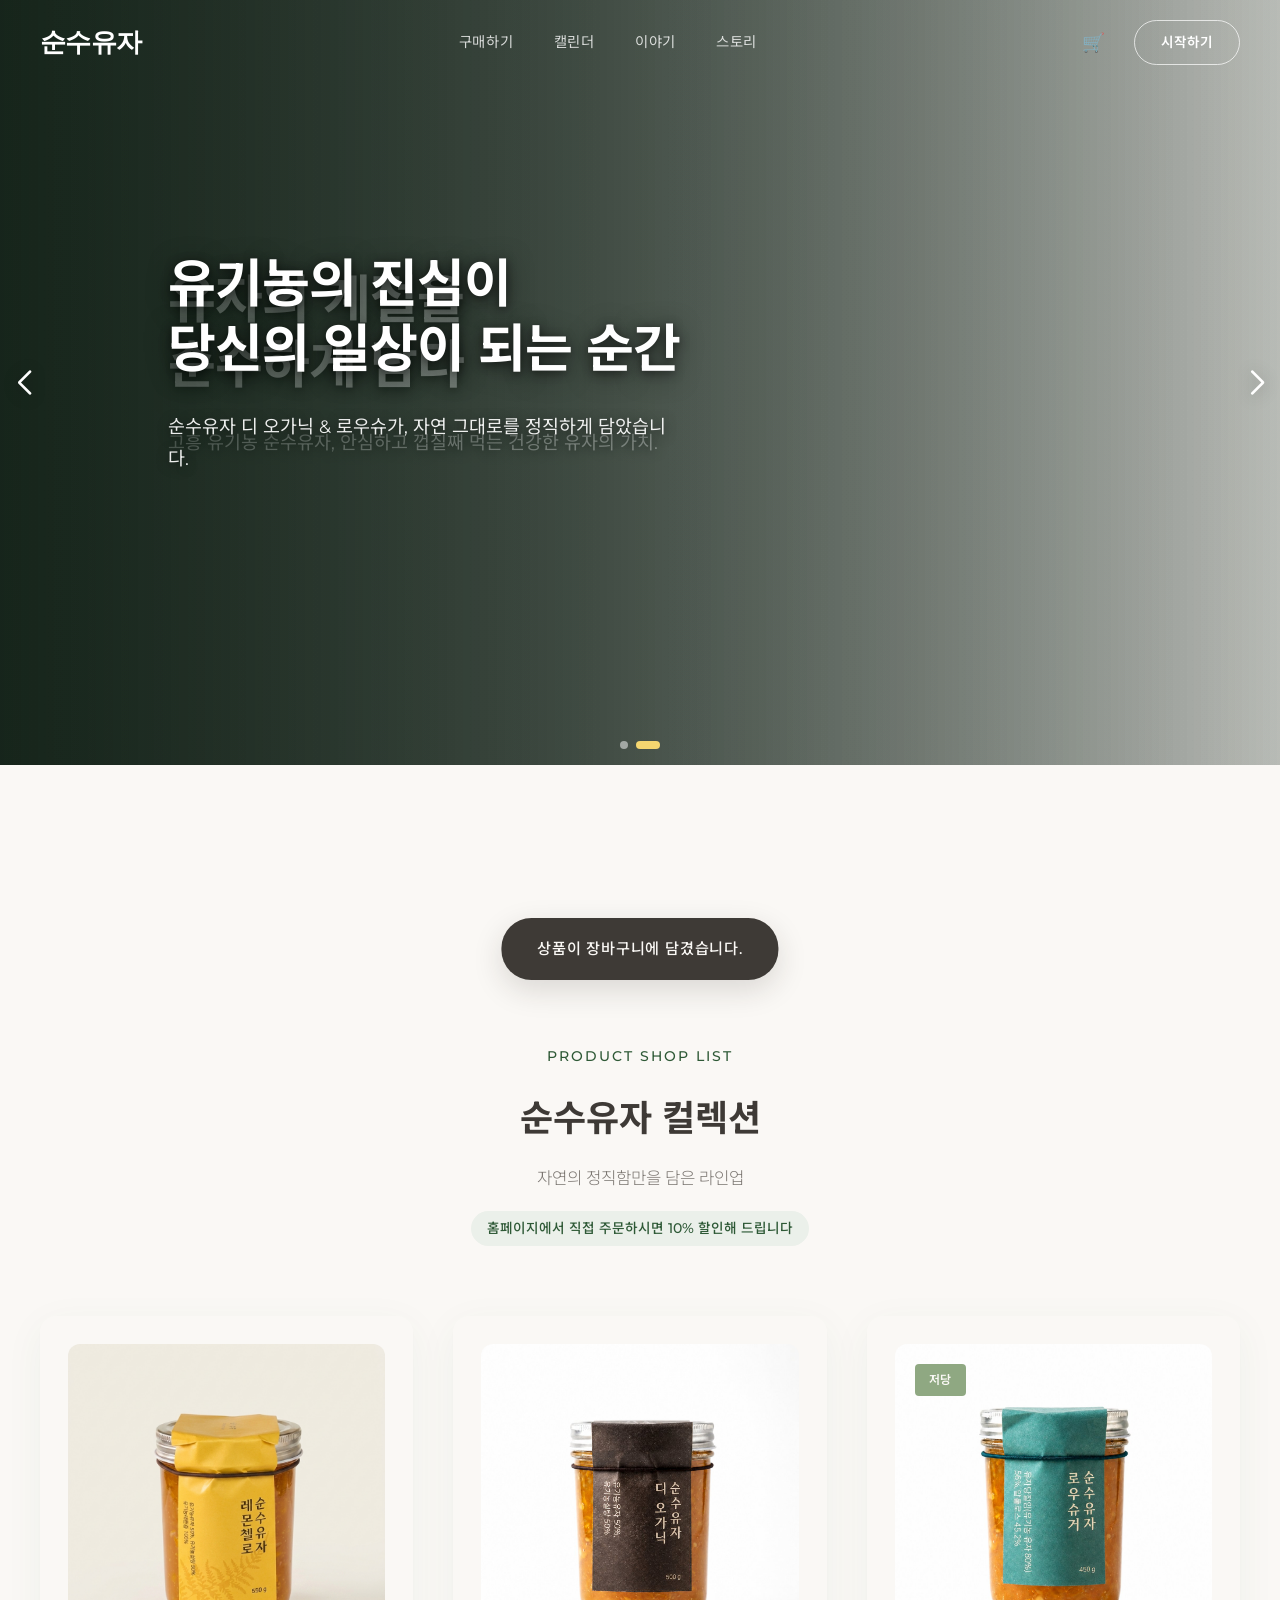
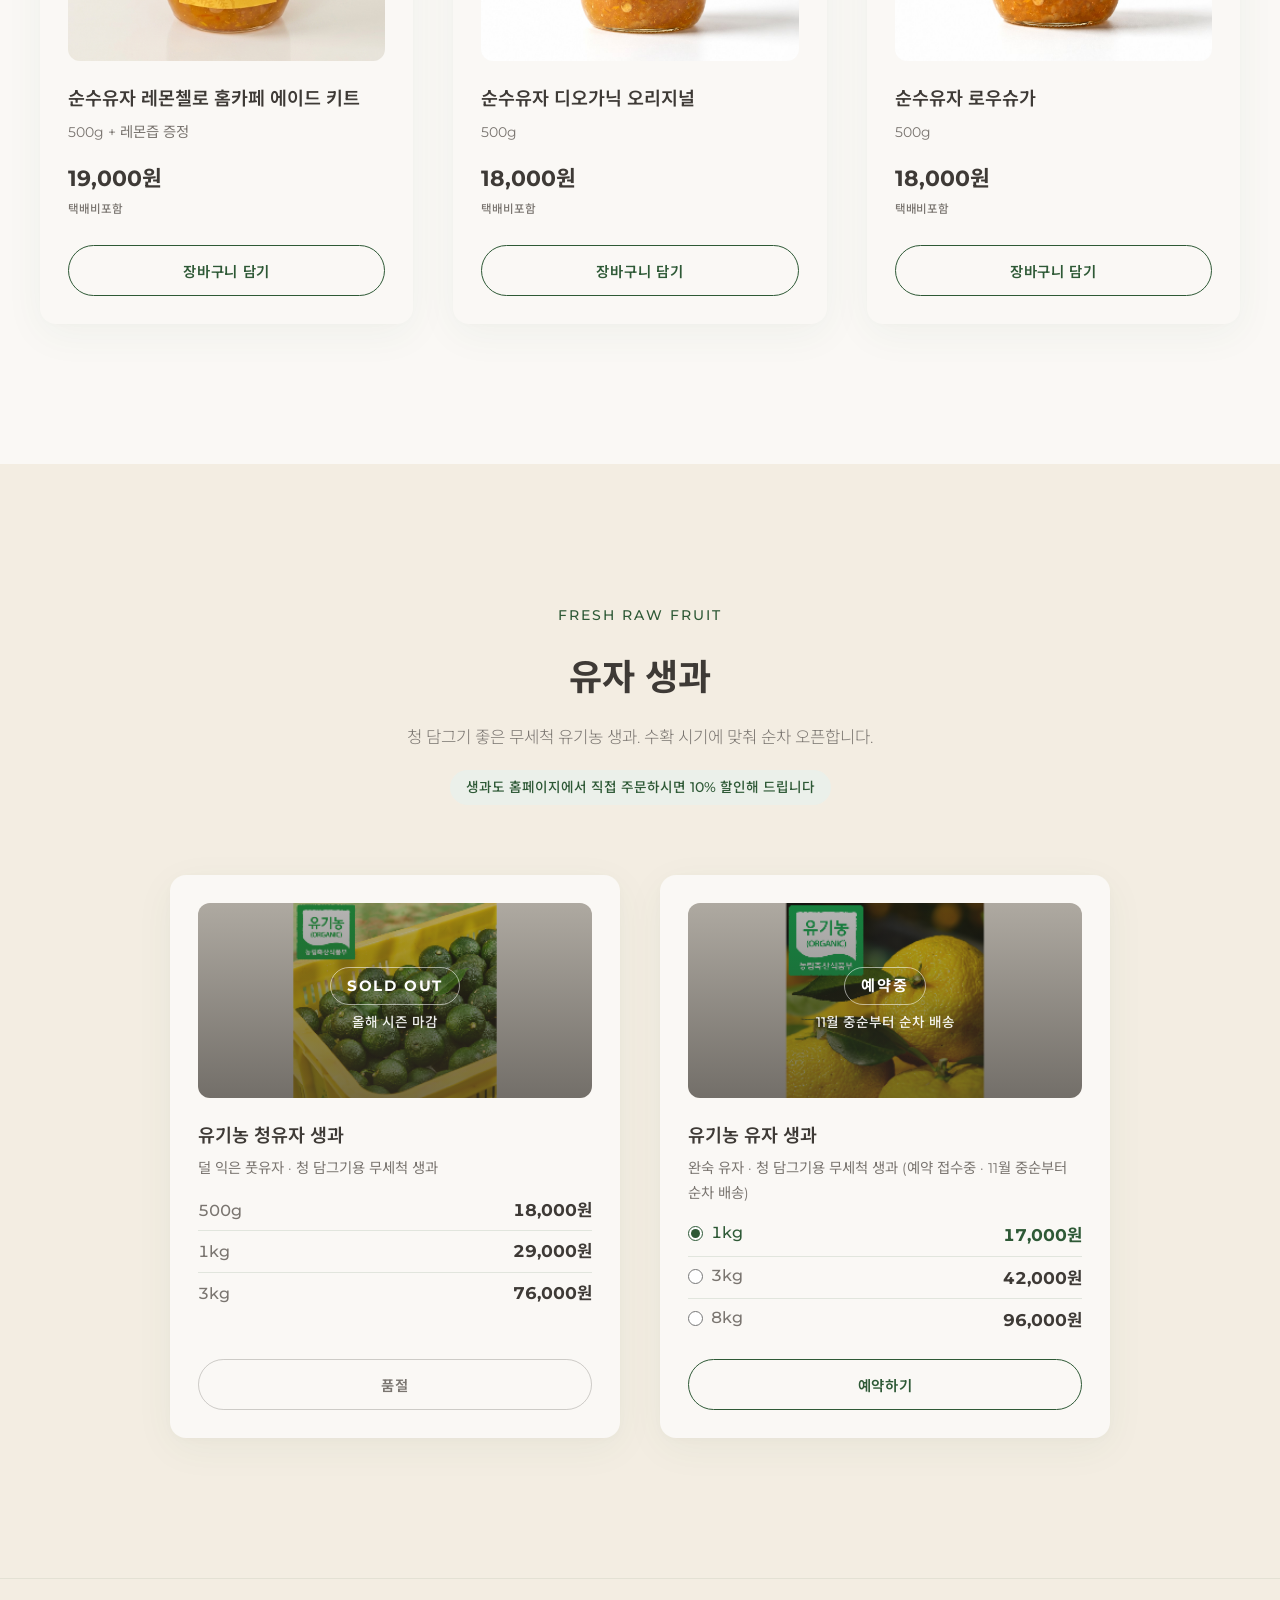
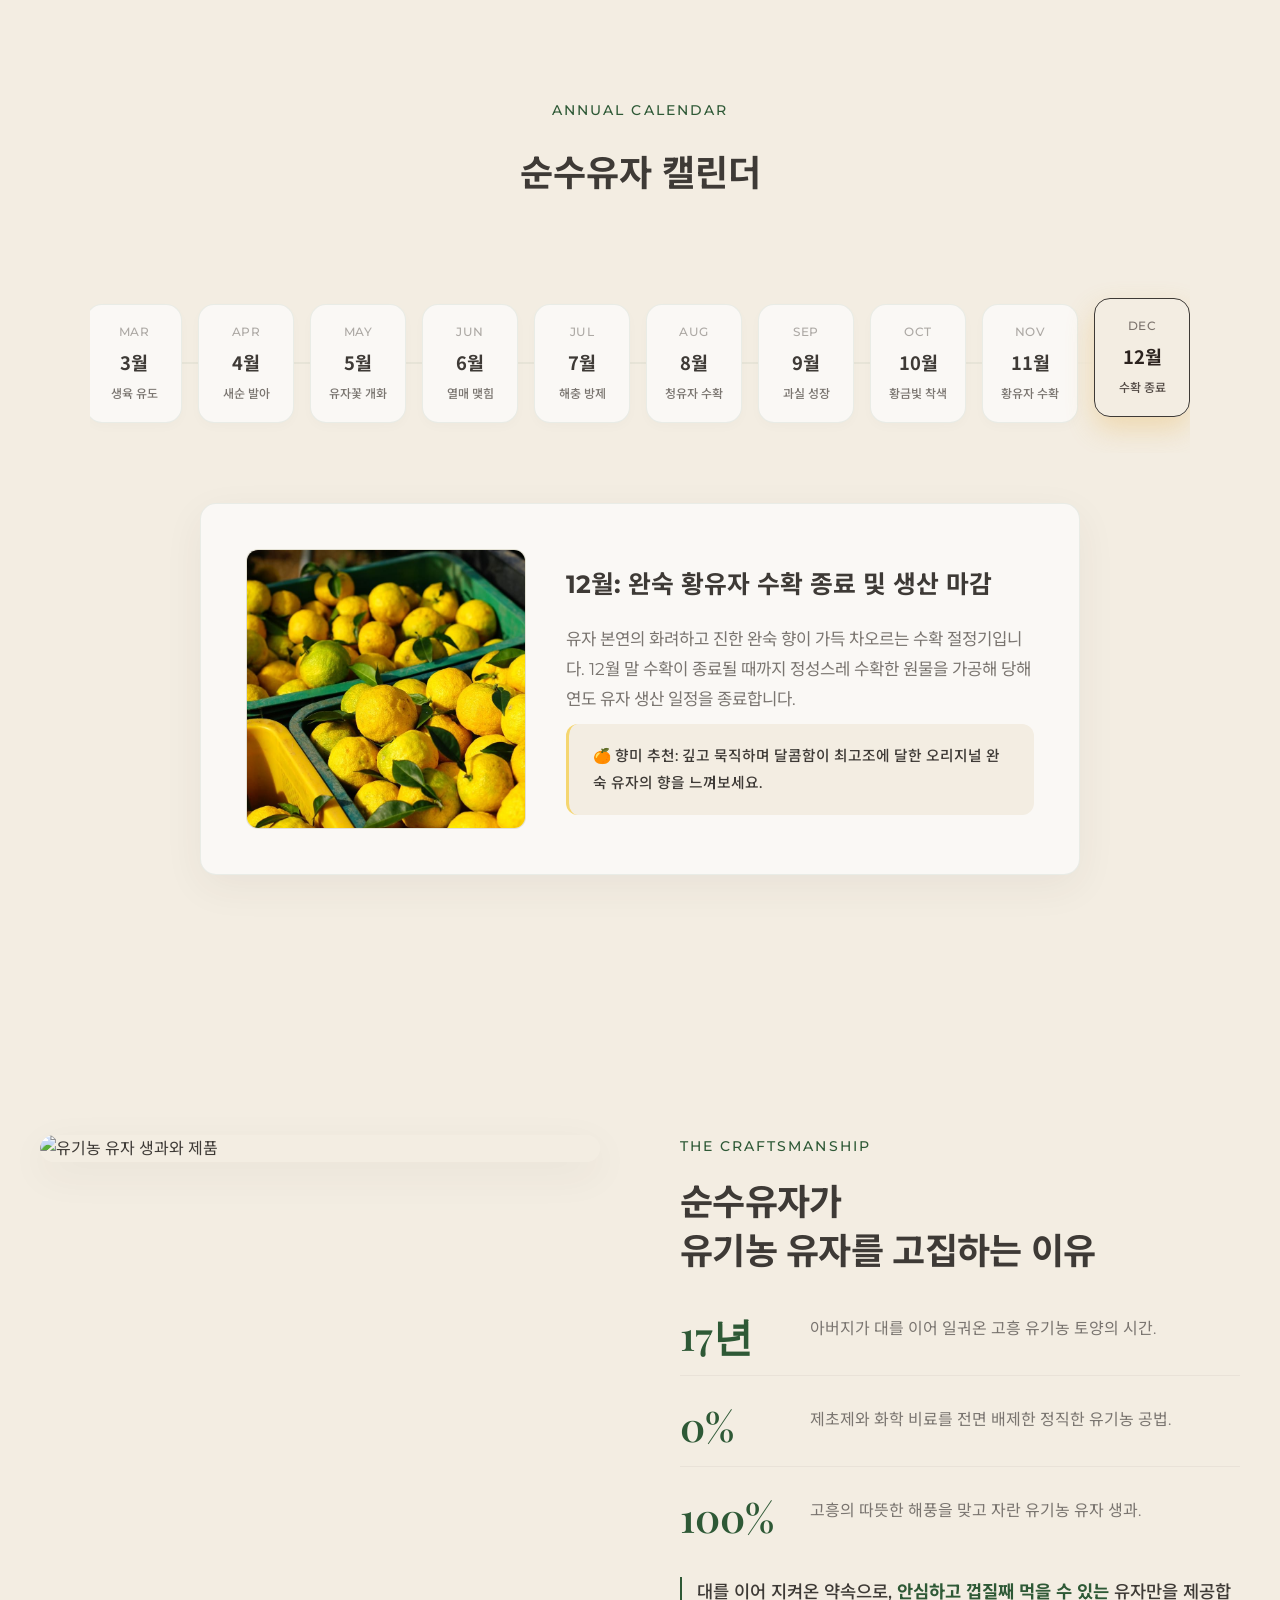
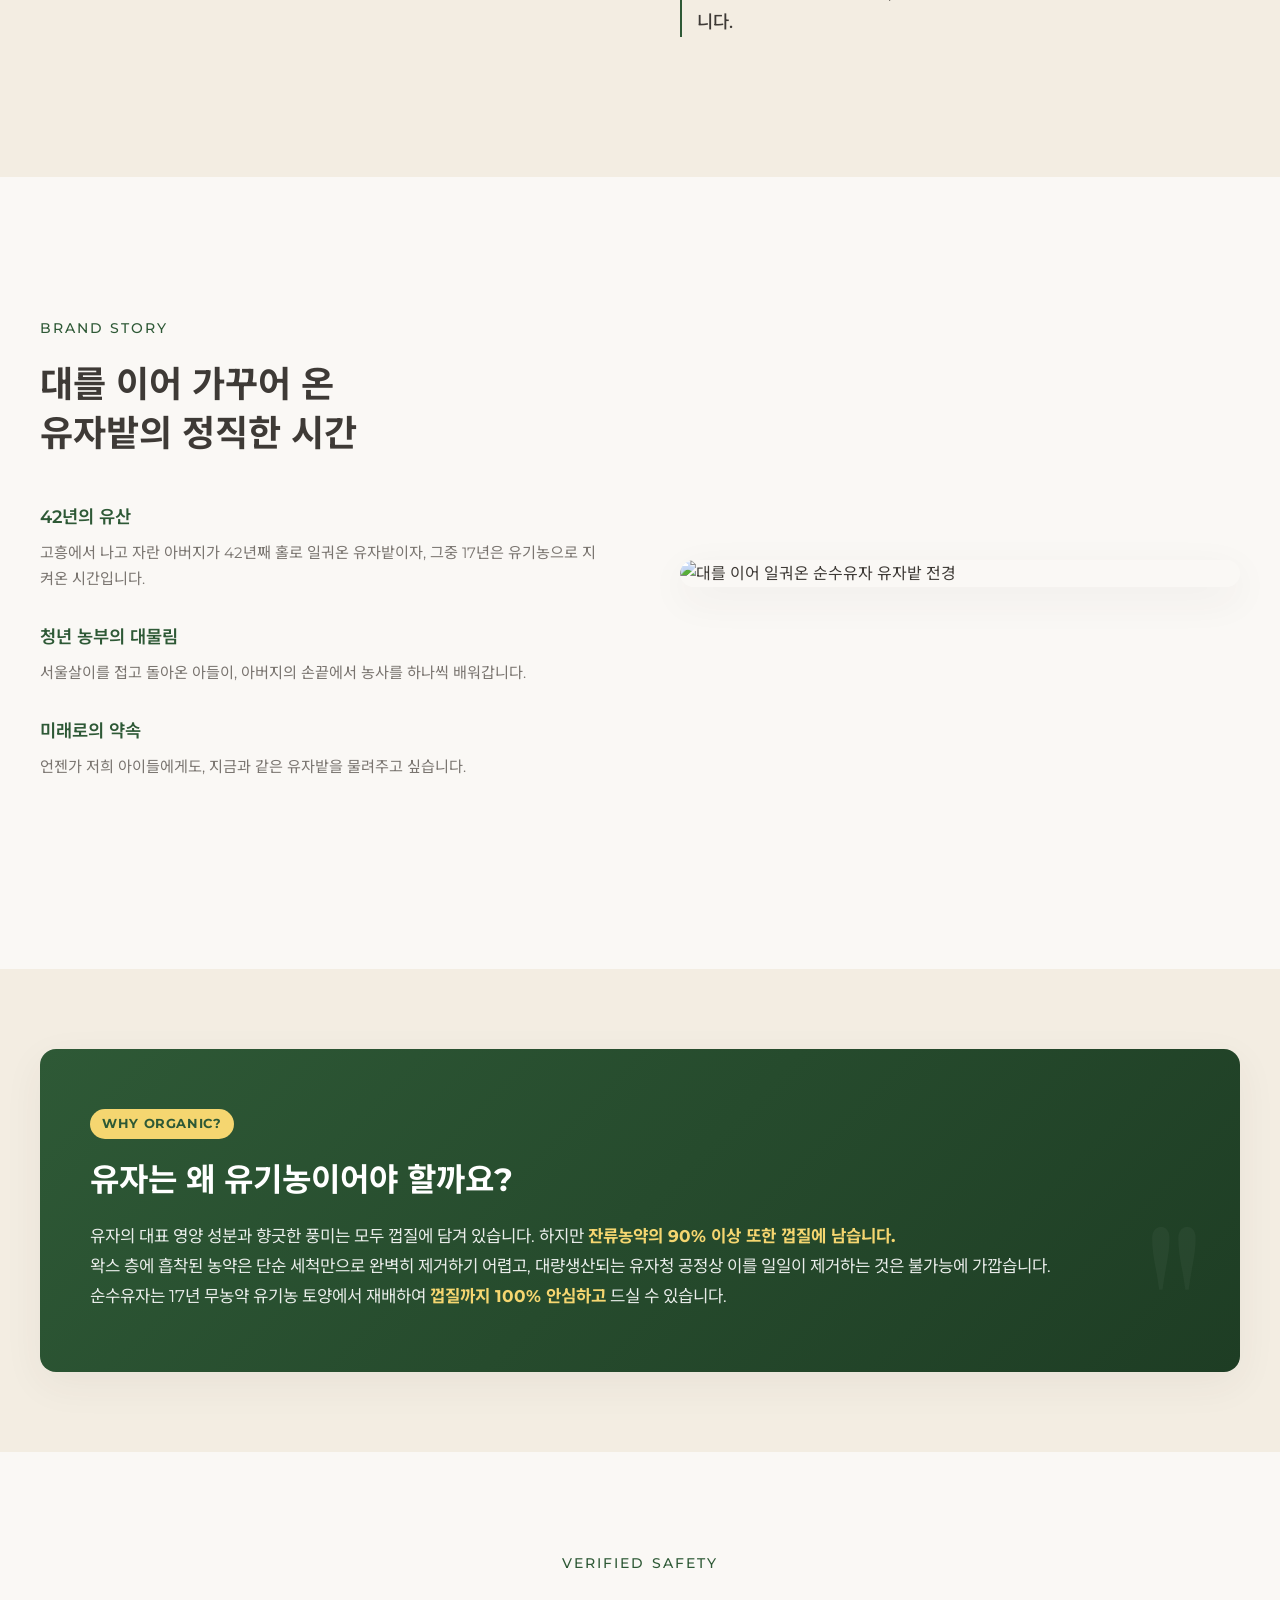
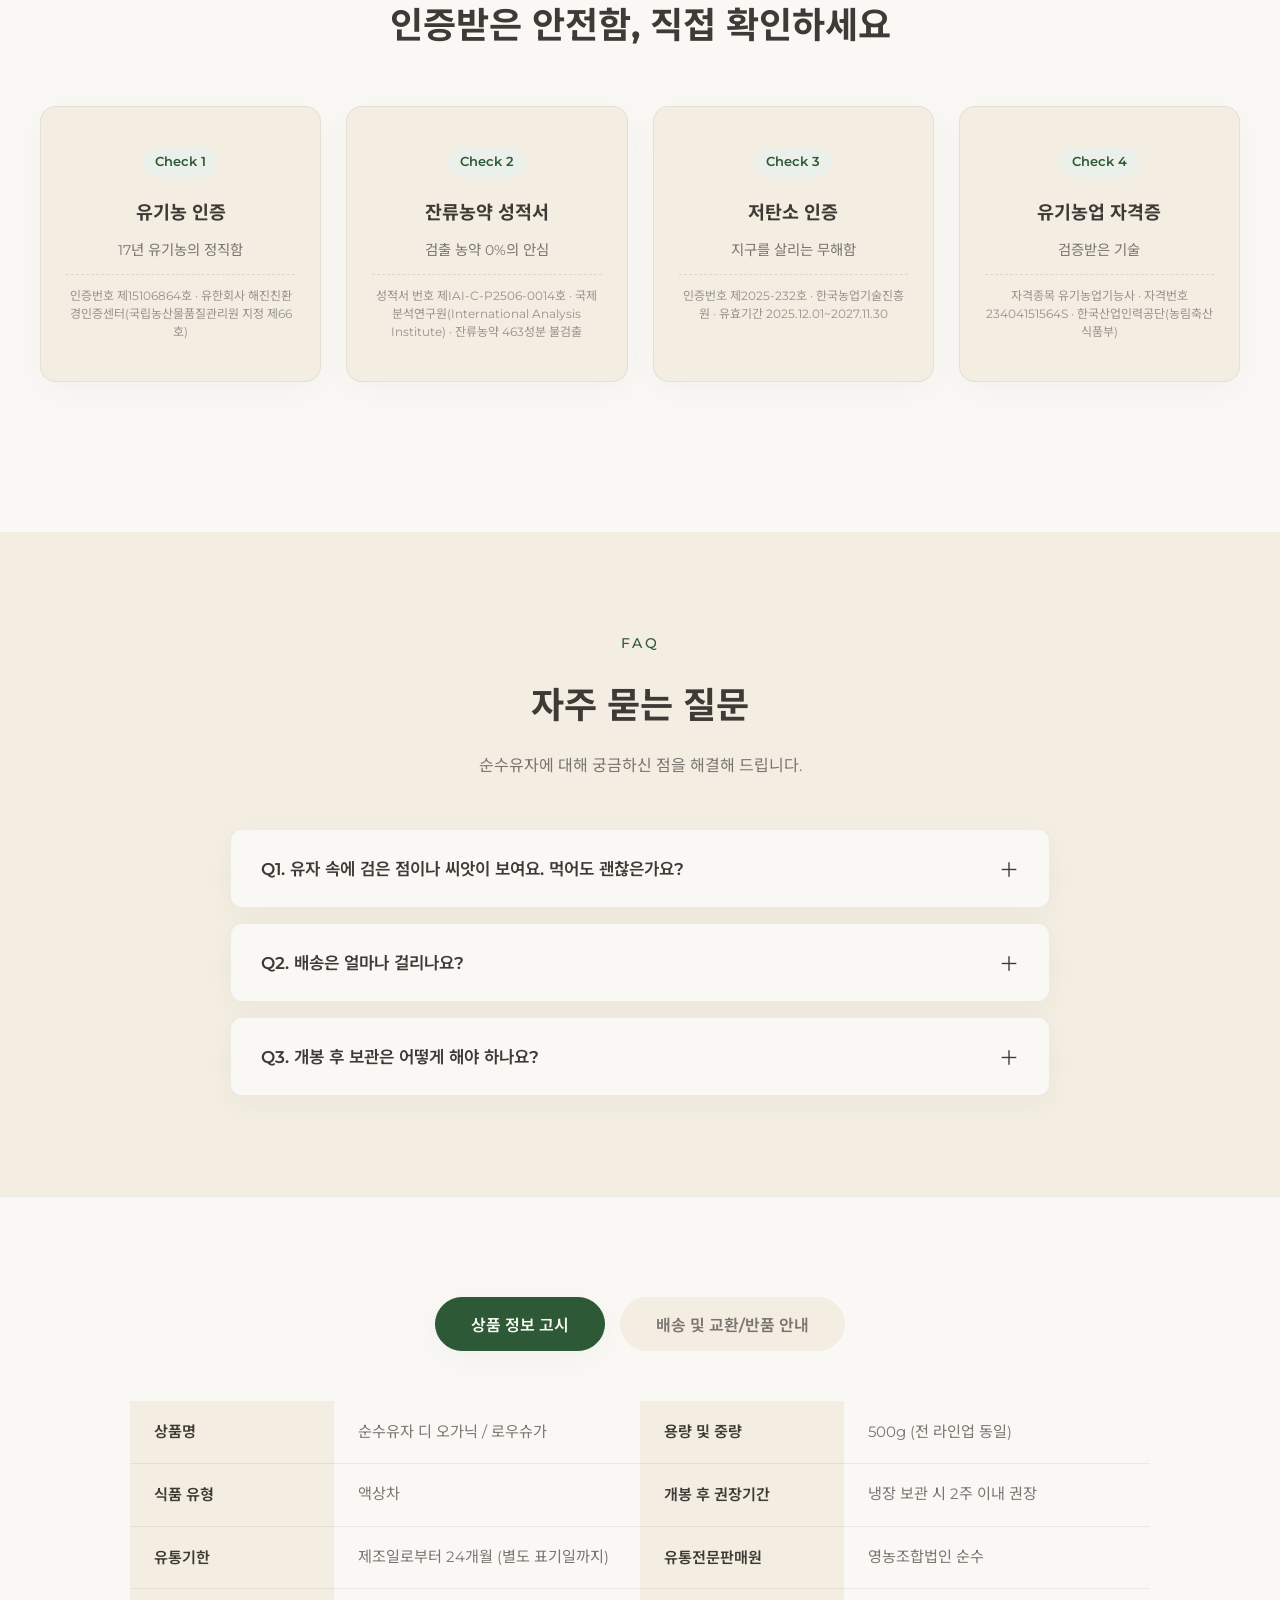
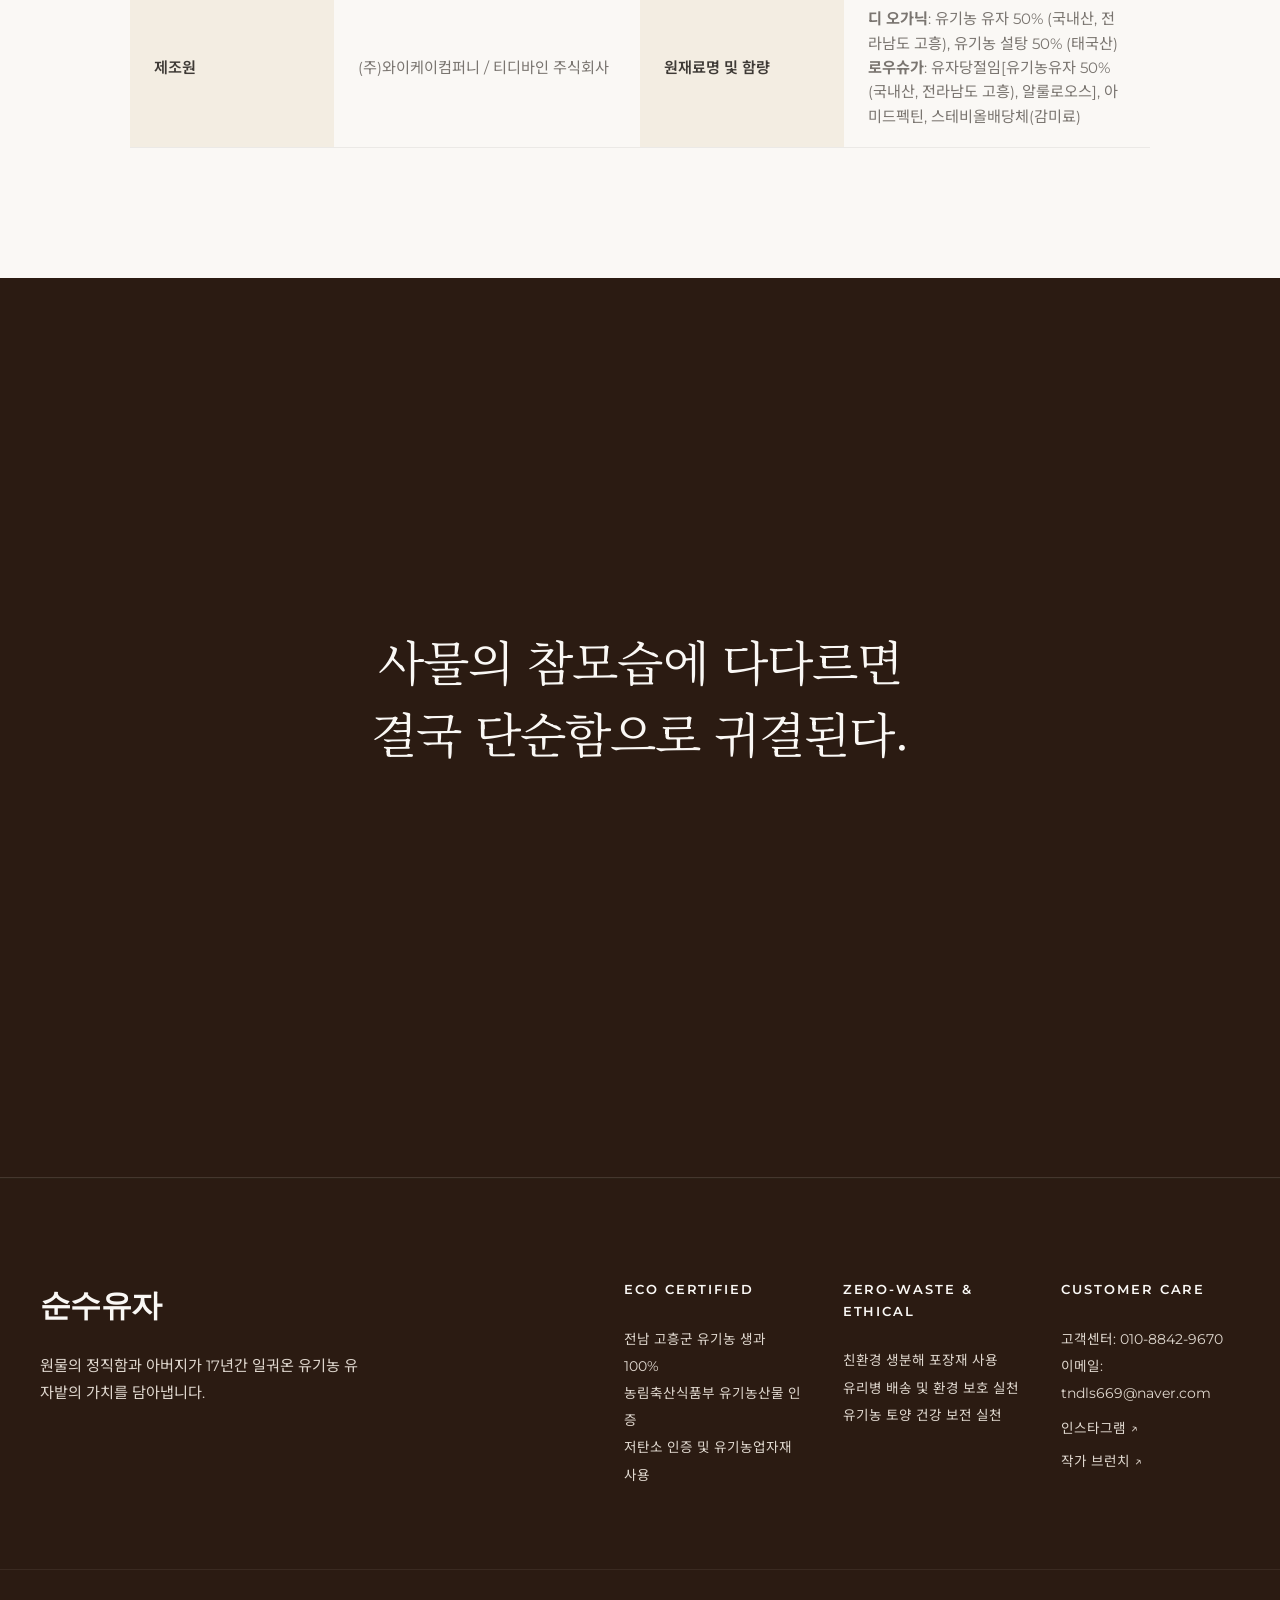
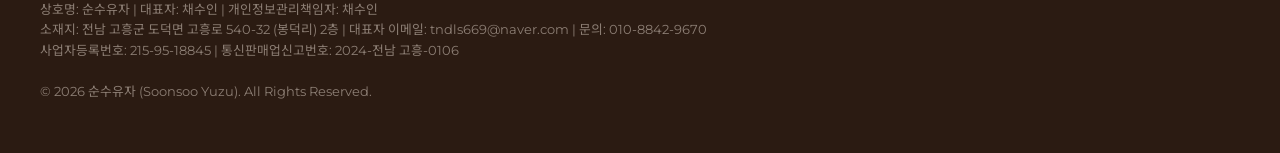
==== commit b360c52a: "유자 생과 배송 안내를 "11월 중순부터 순차 배송"으로 변경 Co-Authored-By: Claude Opus 5.5 <noreply@anthropic.com>" ====
--- a/index.html
+++ b/index.html
@@ -292,13 +292,13 @@
                         <div class="product-image-container">
                             <div class="soldout-overlay">
                                 <span class="soldout-tag">예약중</span>
-                                <span class="soldout-eta">11월 중순 출하 예정</span>
+                                <span class="soldout-eta">11월 중순부터 순차 배송</span>
                             </div>
                             <img src="images/product_yuza_raw.png" alt="유기농 유자 생과" class="product-image">
                         </div>
                         <div class="product-info">
                             <h3 class="product-name">유기농 유자 생과</h3>
-                            <p class="product-volume">완숙 유자 · 청 담그기용 무세척 생과 (예약 접수중 · 11월 중순 출하 예정)</p>
+                            <p class="product-volume">완숙 유자 · 청 담그기용 무세척 생과 (예약 접수중 · 11월 중순부터 순차 배송)</p>
                             <div class="price-tier-list" role="radiogroup" aria-label="유기농 유자 생과 중량 선택">
                                 <label class="tier-row">
                                     <span class="tier-select-left">
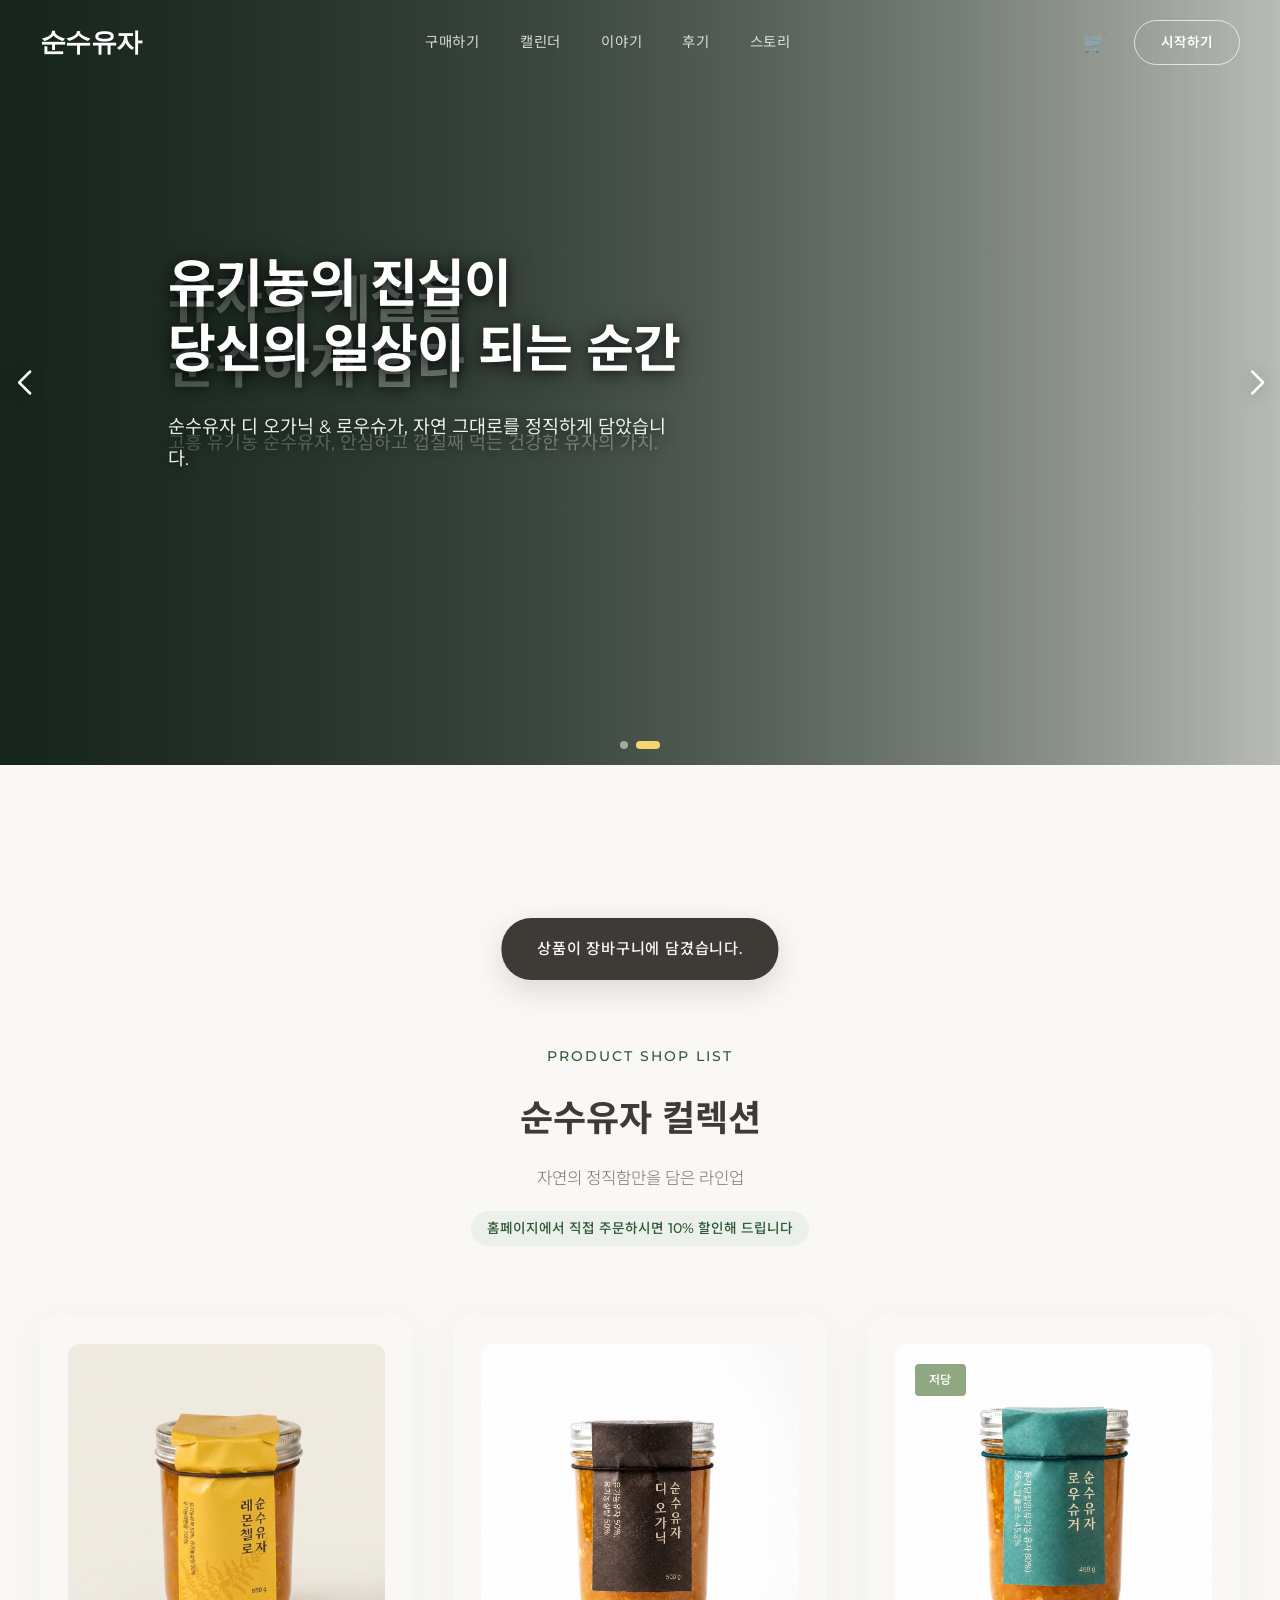
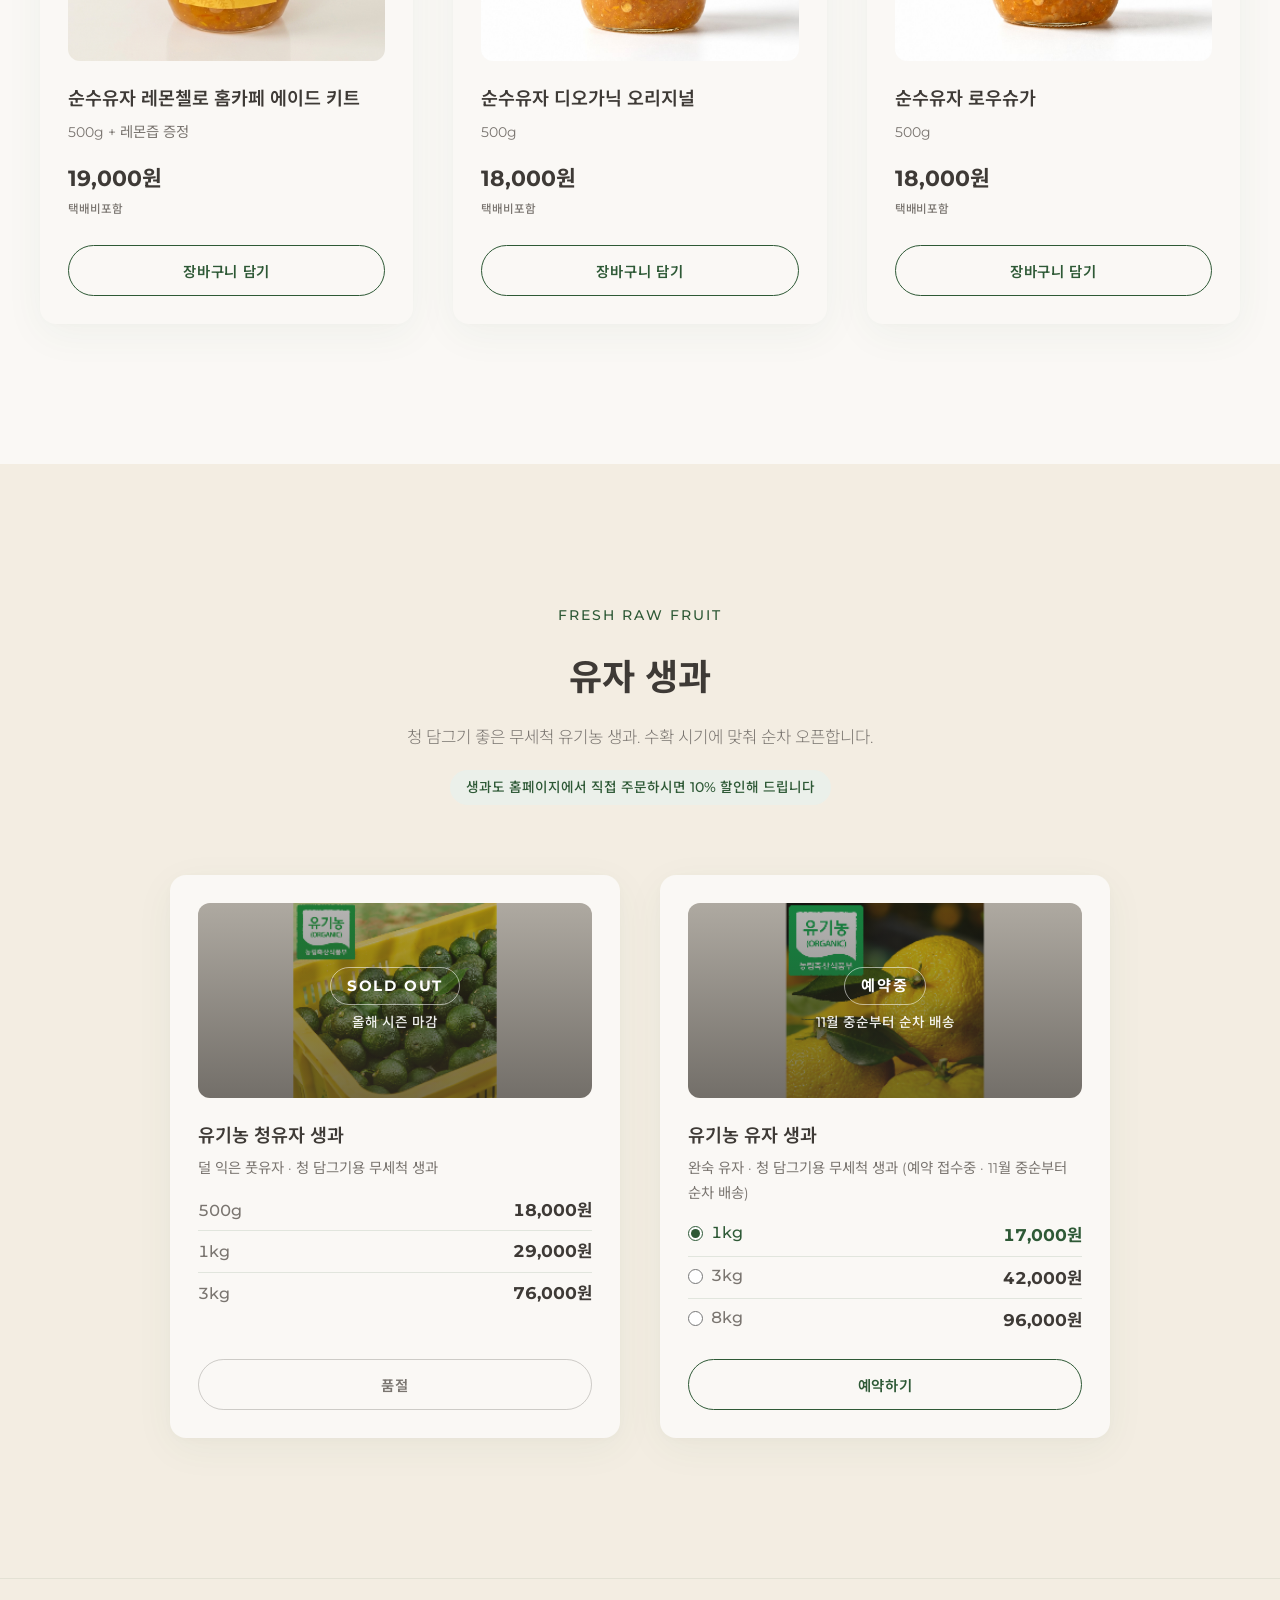
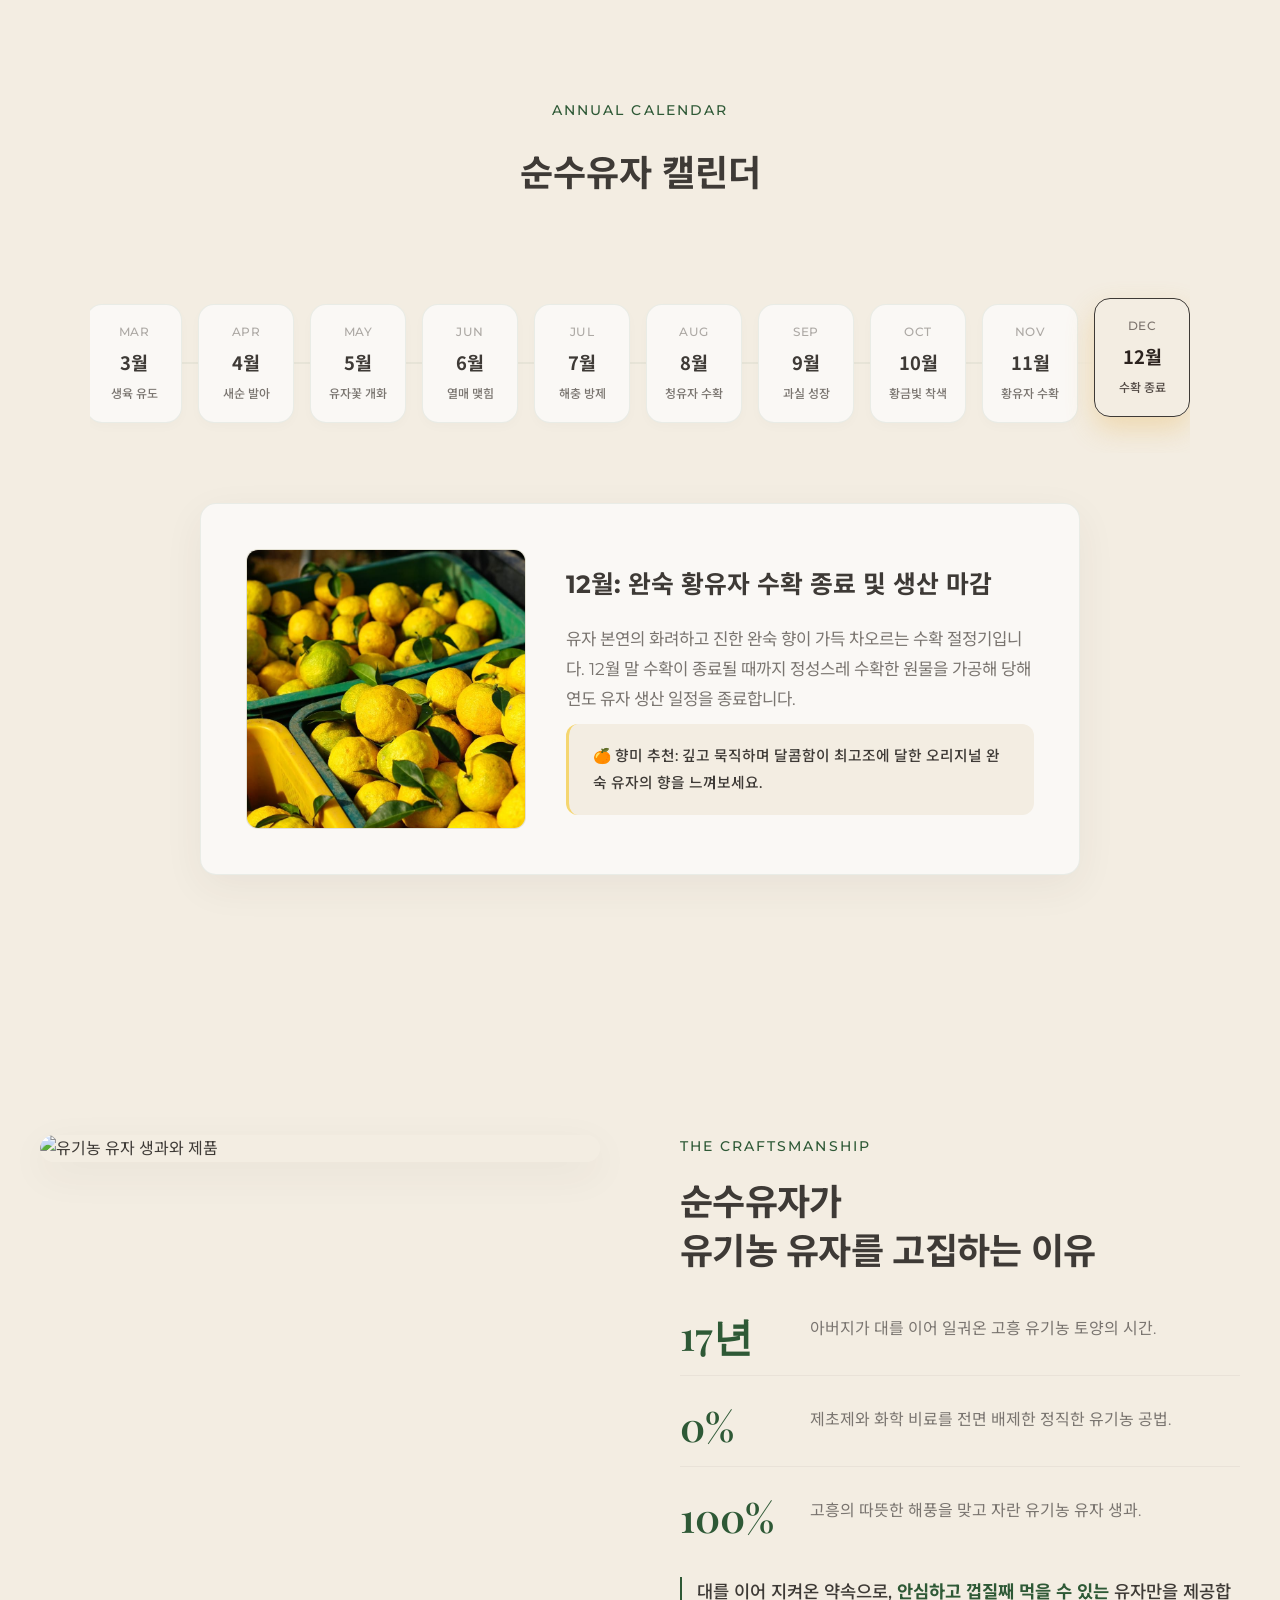
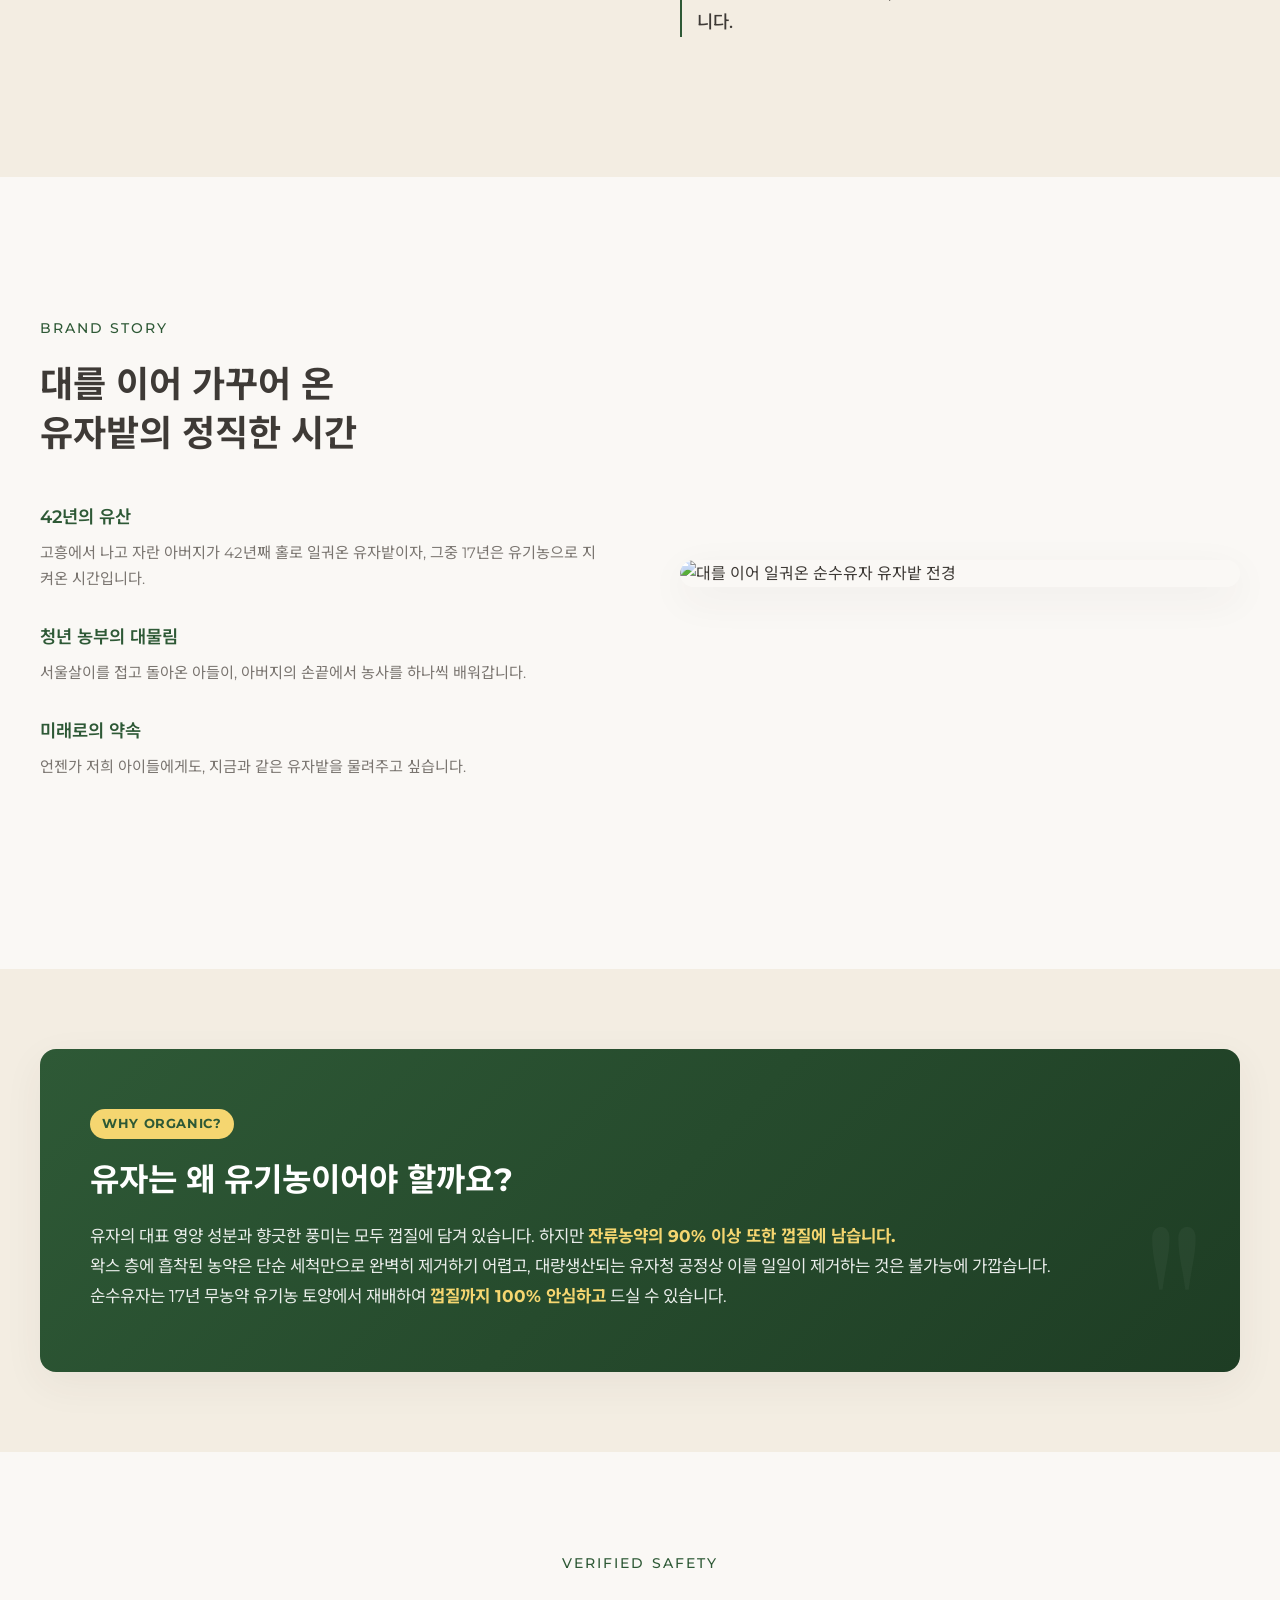
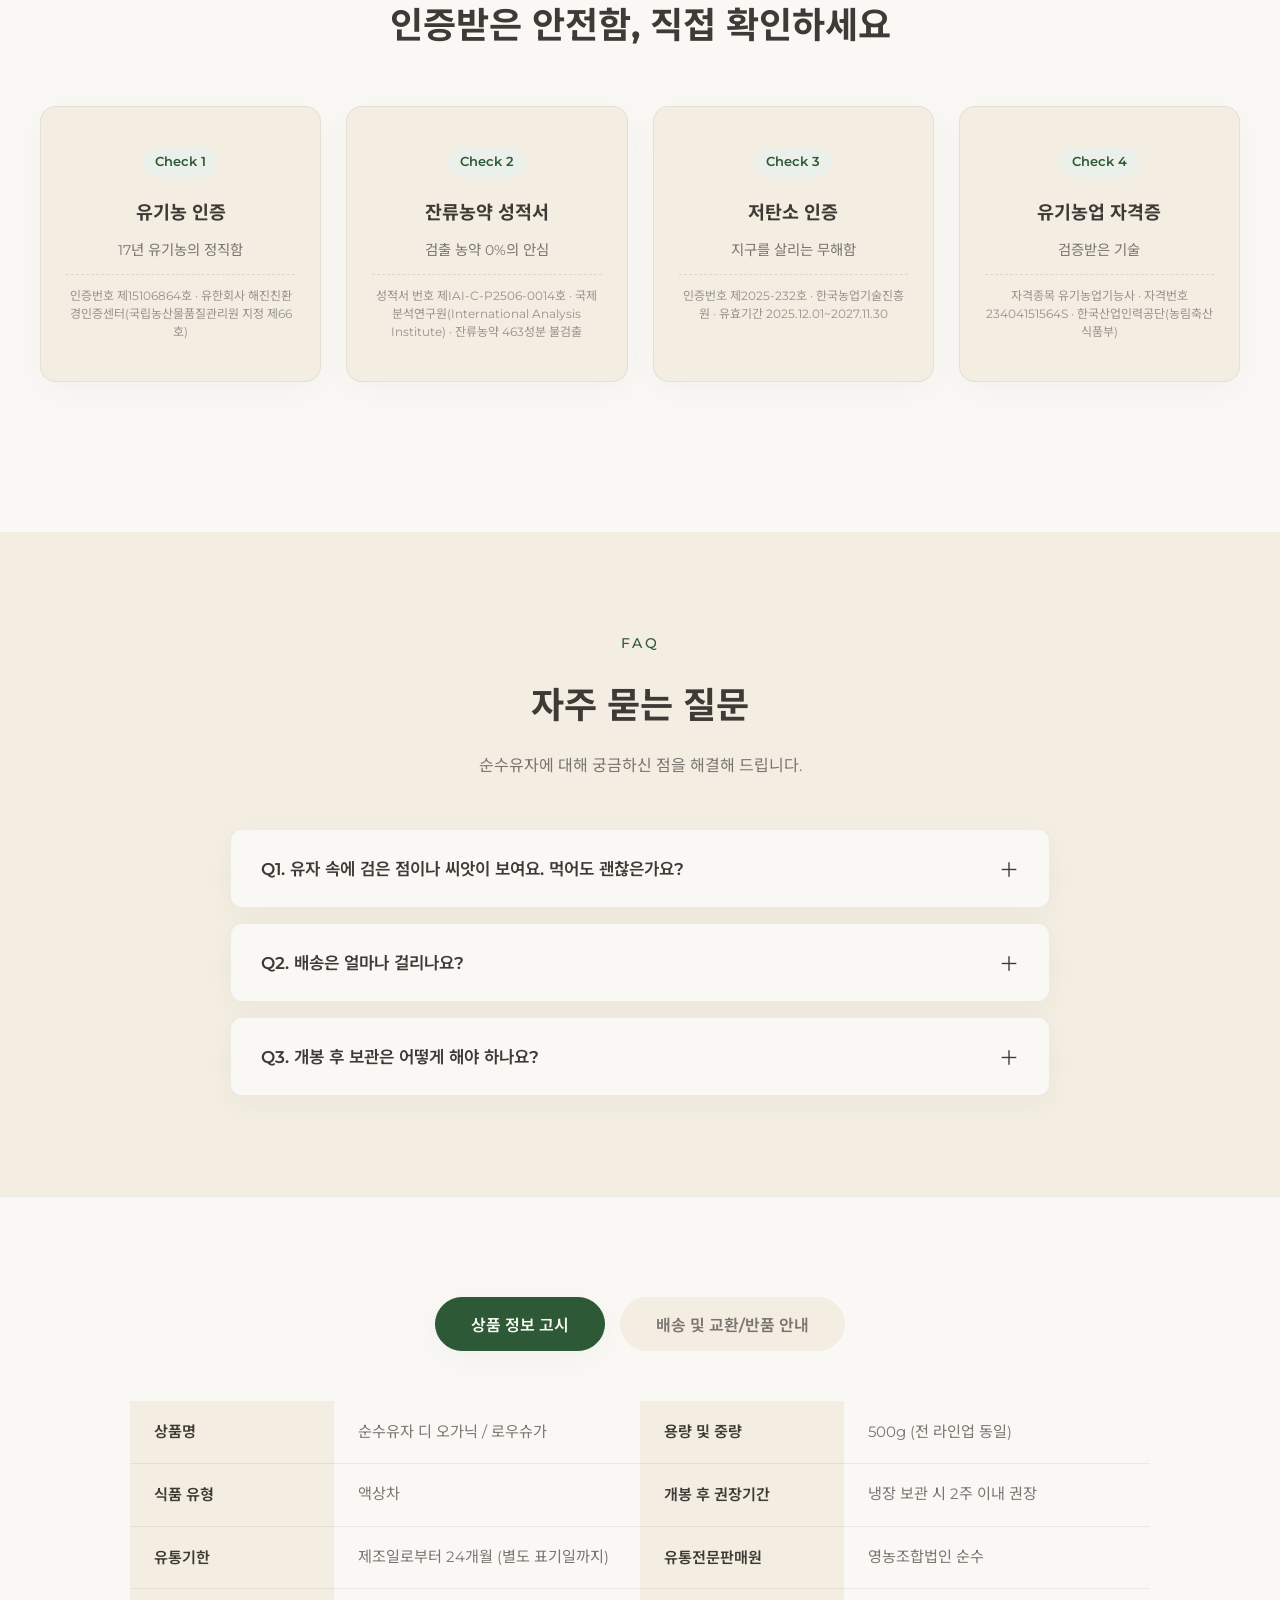
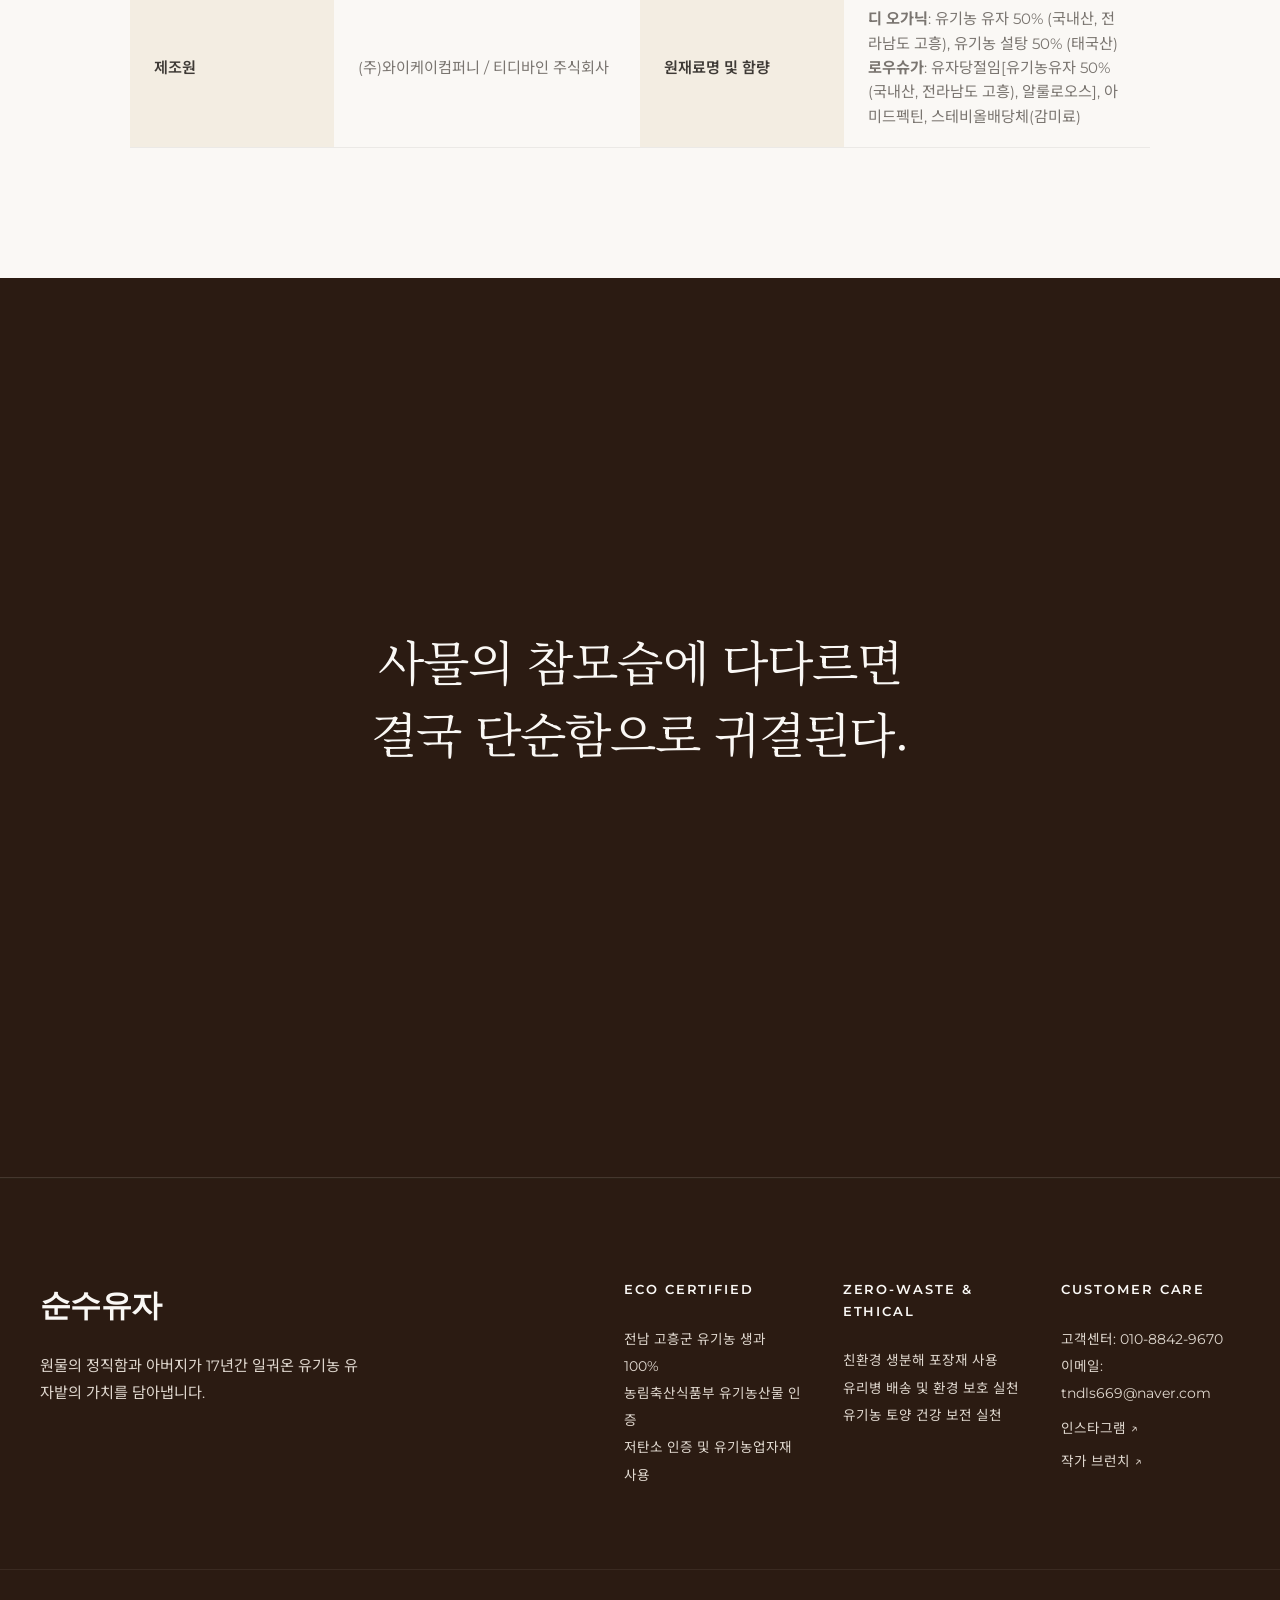
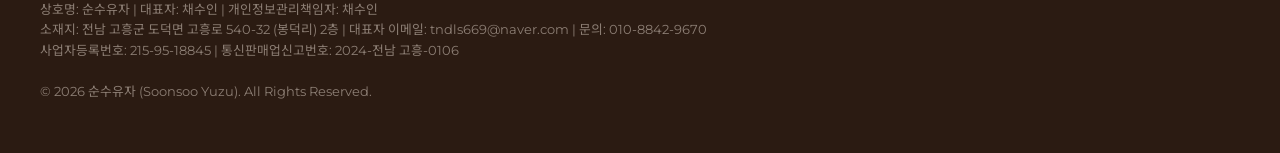
==== commit 41e03650: "후기 페이지에 스마트스토어 구매 후기 추가 (4~5점 목록, 전체 평점) - 리뷰 엑셀 1,496개(전시 정상) 기준 평균 4.7점·별점 분포 표시, 목록은 4~5점 1,412개 " ====
--- a/index.html
+++ b/index.html
@@ -5,8 +5,20 @@
     <meta name="viewport" content="width=device-width, initial-scale=1.0">
     <title>순수유자 (soonsooyuja) — 에코 프리미엄 유기농 유자</title>
     <!-- Meta SEO -->
-    <meta name="description" content="17년 유기농 토양이 키운 타협 없는 순수, 순수유자 (soonsooyuja). 인공 보존료와 설탕 뒤에 숨지 않는 원물 본연의 가치와 레몬 첼로 에이드 키트를 만나보세요.">
+    <meta name="description" content="17년 유기농 토양이 키운 타협 없는 순수, 순수유자 (soonsooyuja). 인공 보존료와 설탕 뒤에 숨지 않는 원물 본연의 가치와 전남 고흥 유기농 유자 생과·디오가닉 유자청을 만나보세요.">
     <link rel="canonical" href="https://organicyuja.com/">
+    <!-- 링크 미리보기 (카카오톡·인스타그램·페이스북) -->
+    <meta property="og:type" content="website">
+    <meta property="og:url" content="https://organicyuja.com/">
+    <meta property="og:site_name" content="순수유자">
+    <meta property="og:title" content="순수유자 — 전남 고흥 유기농 유자 생과">
+    <meta property="og:description" content="17년 유기농으로 키운 고흥 유자 생과와 디오가닉 유자청. 홈페이지 직접 주문 시 10% 할인.">
+    <meta property="og:image" content="https://organicyuja.com/images/og_yuza.jpg">
+    <meta property="og:image:width" content="1200">
+    <meta property="og:image:height" content="630">
+    <meta property="og:image:alt" content="상자에 가득 담긴 고흥 유기농 유자 생과">
+    <meta name="twitter:card" content="summary_large_image">
+    <meta name="twitter:image" content="https://organicyuja.com/images/og_yuza.jpg">
     <!-- Swiper CSS -->
     <link rel="stylesheet" href="https://cdn.jsdelivr.net/npm/swiper@11/swiper-bundle.min.css" />
     <!-- Google Fonts -->
@@ -14,7 +26,7 @@
     <link rel="preconnect" href="https://fonts.gstatic.com" crossorigin>
     <link href="https://fonts.googleapis.com/css2?family=Montserrat:wght@300;400;500;600&family=Noto+Sans+KR:wght@300;400;500;700&family=Noto+Serif+KR:wght@400;600;700&family=Playfair+Display:ital,wght@0,400;0,600;1,400&display=swap" rel="stylesheet">
     <!-- Stylesheet -->
-    <link rel="stylesheet" href="styles.css?v=4.14">
+    <link rel="stylesheet" href="styles.css?v=4.16">
     <!-- Structured Data (JSON-LD) -->
     <script type="application/ld+json">
     {
@@ -132,6 +144,7 @@
                 <a href="#product-shop" class="nav-link">구매하기</a>
                 <a href="#shipping-calendar" class="nav-link">캘린더</a>
                 <a href="#brand-identity" class="nav-link">이야기</a>
+                <a href="reviews.html" class="nav-link">후기</a>
                 <a href="#seasonal-solution" class="nav-link">스토리</a>
             </nav>
             <div class="header-actions">
@@ -149,6 +162,7 @@
             <a href="#product-shop" class="mobile-nav-link">구매하기</a>
             <a href="#shipping-calendar" class="mobile-nav-link">캘린더</a>
             <a href="#brand-identity" class="mobile-nav-link">이야기</a>
+            <a href="reviews.html" class="mobile-nav-link">후기</a>
             <a href="#seasonal-solution" class="mobile-nav-link">스토리</a>
         </nav>
     </header>
@@ -713,6 +727,16 @@
                             <label for="buyer-address">배송지 주소</label>
                             <input type="text" id="buyer-address" required placeholder="상세 주소를 입력해 주세요.">
                         </div>
+                        <!-- 생과 주문에만 보이는 출하 알림 수신 동의(선택, 광고성 정보) -->
+                        <div class="form-group season-alert-group" id="season-alert-group" style="display: none;">
+                            <label for="season-alert-consent" style="display: flex; align-items: flex-start; gap: 8px; cursor: pointer; font-weight: 500;">
+                                <input type="checkbox" id="season-alert-consent" style="width: auto; margin-top: 3px; flex-shrink: 0;">
+                                <span>[선택] 내년 햇유자 출하가 시작되면 문자로 알려주세요.</span>
+                            </label>
+                            <p style="font-size: 0.75rem; color: var(--color-muted); margin: 6px 0 0 26px; line-height: 1.5; word-break: keep-all;">
+                                광고성 정보(출하 소식) 수신 동의 · 수집 항목: 이름, 연락처 · 이용 목적: 매년 유기농 유자 생과 출하 안내 · 보유 기간: 동의 철회 시까지. 동의하지 않아도 주문할 수 있으며, 문자에 '거부'라고 답하시면 언제든 철회됩니다.
+                            </p>
+                        </div>
                         
                         <!-- Account & Price Copy Widget -->
                         <div class="account-copy-box" style="margin-top: 20px; padding: 15px; border-radius: 12px; border: 1px dashed var(--border-color); background-color: var(--bg-secondary); border-color: rgba(46, 89, 54, 0.25);">
--- a/styles.css
+++ b/styles.css
@@ -819,25 +819,23 @@
 
 .review-card {
     background-color: var(--bg-secondary);
-    padding: 40px 25px;
+    padding: 24px 22px;
     border-radius: var(--border-radius-lg);
     border: var(--border-subtle);
-    text-align: center;
-}
-
-.review-card-avatar {
-    font-size: 1.75rem;
-    margin-bottom: 14px;
+    text-align: left;
+    display: flex;
+    flex-direction: column;
+    gap: 12px;
+}
+
+.review-card-head {
+    display: flex;
+    justify-content: space-between;
+    align-items: center;
+    gap: 10px;
 }
 
 .review-card-name {
-    font-weight: 600;
-    color: var(--color-primary);
-    margin-bottom: 6px;
-}
-
-.review-card-platform {
-    font-weight: 400;
     font-size: 0.8rem;
     color: var(--color-muted);
 }
@@ -845,20 +843,137 @@
 .review-card-stars {
     color: var(--color-olive);
     letter-spacing: 2px;
-    margin-bottom: 14px;
 }
 
 .review-card-body {
-    font-size: 0.9rem;
-    color: var(--color-muted);
-    line-height: 1.6;
+    font-size: 0.92rem;
+    color: var(--color-primary);
+    line-height: 1.7;
+    white-space: pre-line;
+    word-break: keep-all;
+    overflow-wrap: anywhere;
+    flex: 1;
 }
 
 .review-card-date {
     font-size: 0.75rem;
     color: var(--color-muted);
-    opacity: 0.7;
-    margin-top: 14px;
+    opacity: 0.8;
+}
+
+.review-summary {
+    display: flex;
+    align-items: center;
+    justify-content: center;
+    gap: 50px;
+    background-color: var(--bg-secondary);
+    border: var(--border-subtle);
+    border-radius: var(--border-radius-lg);
+    padding: 32px 30px;
+    margin-bottom: 30px;
+}
+
+.review-summary-score {
+    text-align: center;
+}
+
+.review-summary-score strong {
+    display: block;
+    font-size: 3rem;
+    line-height: 1;
+    color: var(--color-primary);
+    margin-bottom: 8px;
+}
+
+.review-summary-score p {
+    font-size: 0.85rem;
+    color: var(--color-muted);
+    margin-top: 6px;
+}
+
+.review-summary-bars {
+    display: flex;
+    flex-direction: column;
+    gap: 6px;
+    width: min(360px, 100%);
+}
+
+.review-bar-row {
+    display: grid;
+    grid-template-columns: 34px 1fr 48px;
+    align-items: center;
+    gap: 10px;
+    background: none;
+    border: none;
+    padding: 3px 6px;
+    border-radius: 6px;
+    font-size: 0.8rem;
+    color: var(--color-muted);
+}
+
+.review-bar-track {
+    height: 8px;
+    border-radius: 4px;
+    background-color: rgba(0, 0, 0, 0.07);
+    overflow: hidden;
+}
+
+.review-bar-fill {
+    display: block;
+    height: 100%;
+    background-color: var(--color-olive);
+    border-radius: 4px;
+}
+
+.review-bar-count {
+    text-align: right;
+}
+
+.review-static-summary {
+    text-align: center;
+    color: var(--color-muted);
+    font-size: 0.9rem;
+    margin-bottom: 30px;
+}
+
+.review-filters {
+    display: flex;
+    flex-wrap: wrap;
+    gap: 8px;
+    justify-content: center;
+    margin-bottom: 30px;
+}
+
+.review-filter-btn {
+    border: 1px solid var(--color-olive);
+    background: none;
+    color: var(--color-olive);
+    padding: 8px 16px;
+    border-radius: 999px;
+    font: inherit;
+    font-size: 0.85rem;
+    cursor: pointer;
+}
+
+.review-filter-btn.is-active {
+    background-color: var(--color-olive);
+    color: #fff;
+}
+
+.review-more-wrap {
+    text-align: center;
+    margin-top: 30px;
+}
+
+.review-more-btn {
+    border: 1px solid var(--color-olive);
+    background-color: var(--bg-secondary);
+    color: var(--color-olive);
+    padding: 14px 28px;
+    border-radius: 999px;
+    font: inherit;
+    font-weight: 500;
+    cursor: pointer;
 }
 
 .review-empty-state {
@@ -884,6 +999,12 @@
     .review-grid {
         grid-template-columns: 1fr;
         gap: 15px;
+    }
+
+    .review-summary {
+        flex-direction: column;
+        gap: 20px;
+        padding: 26px 18px;
     }
 }
 
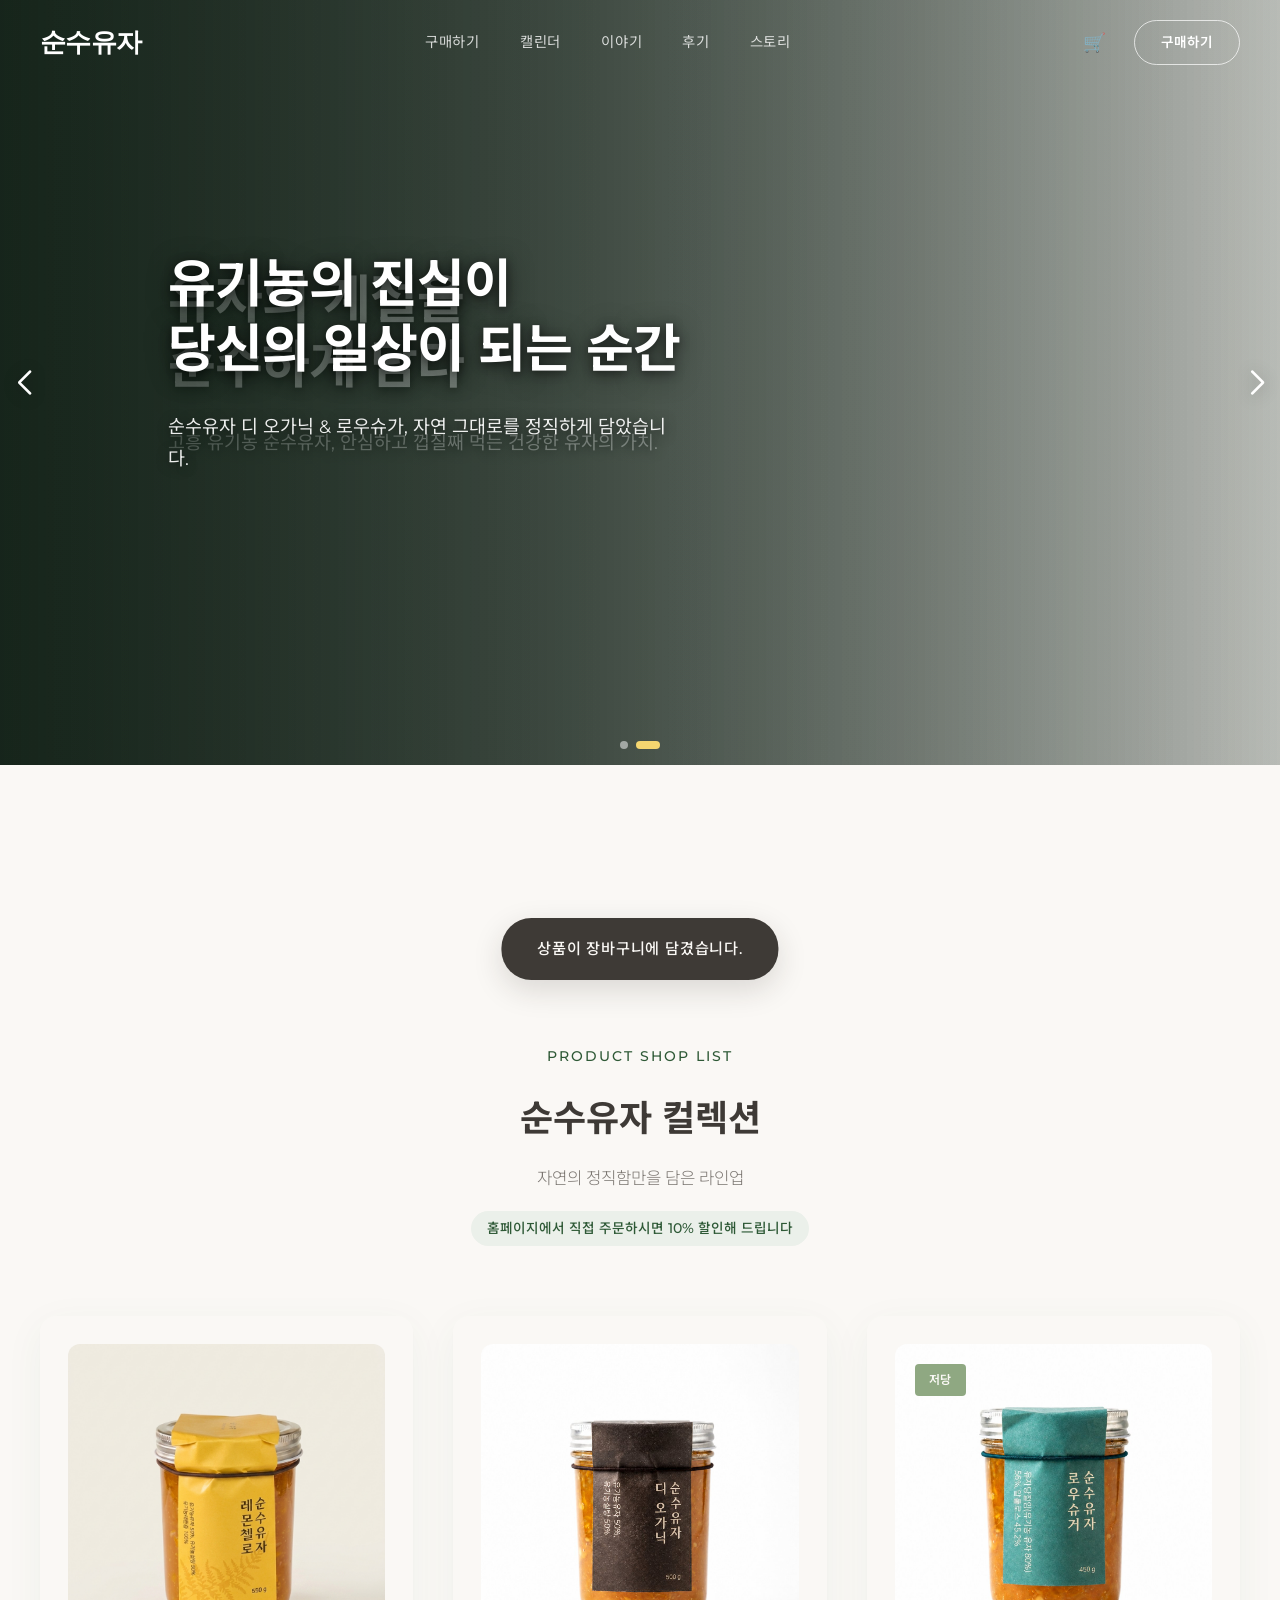
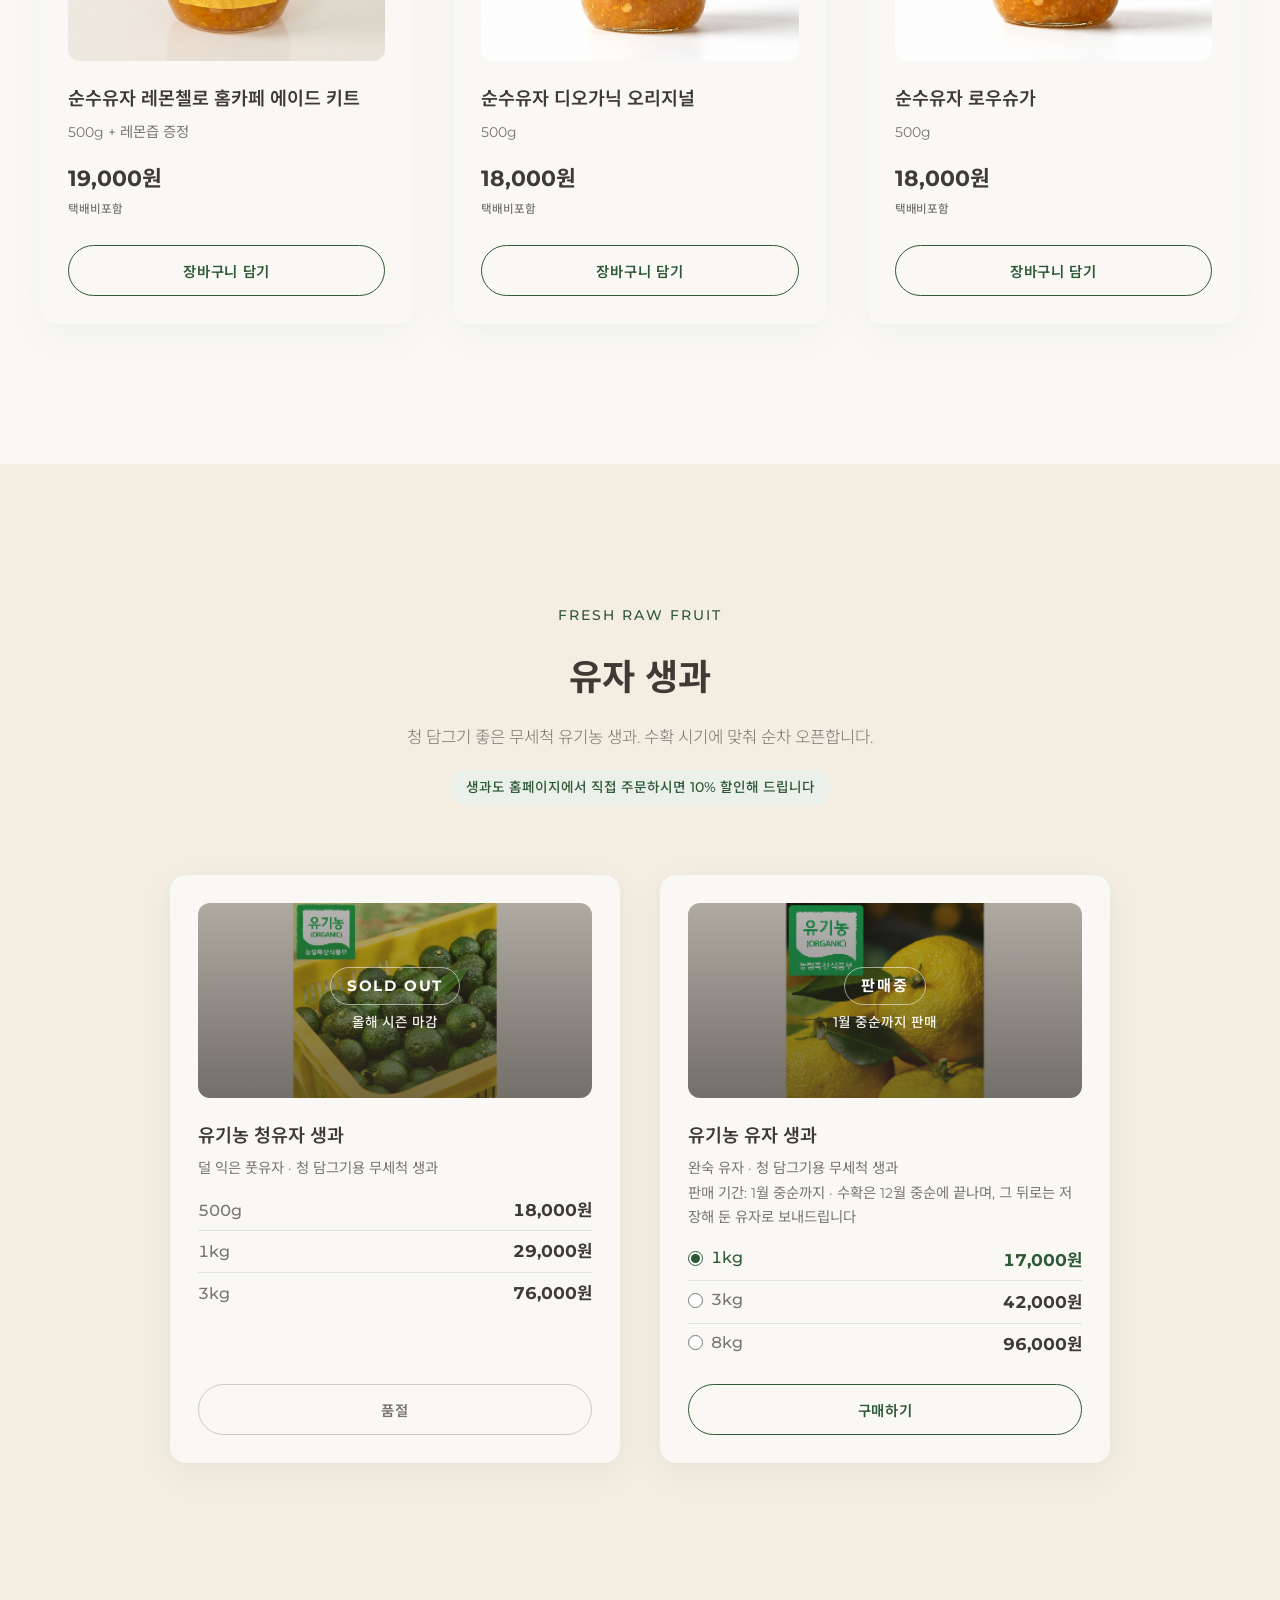
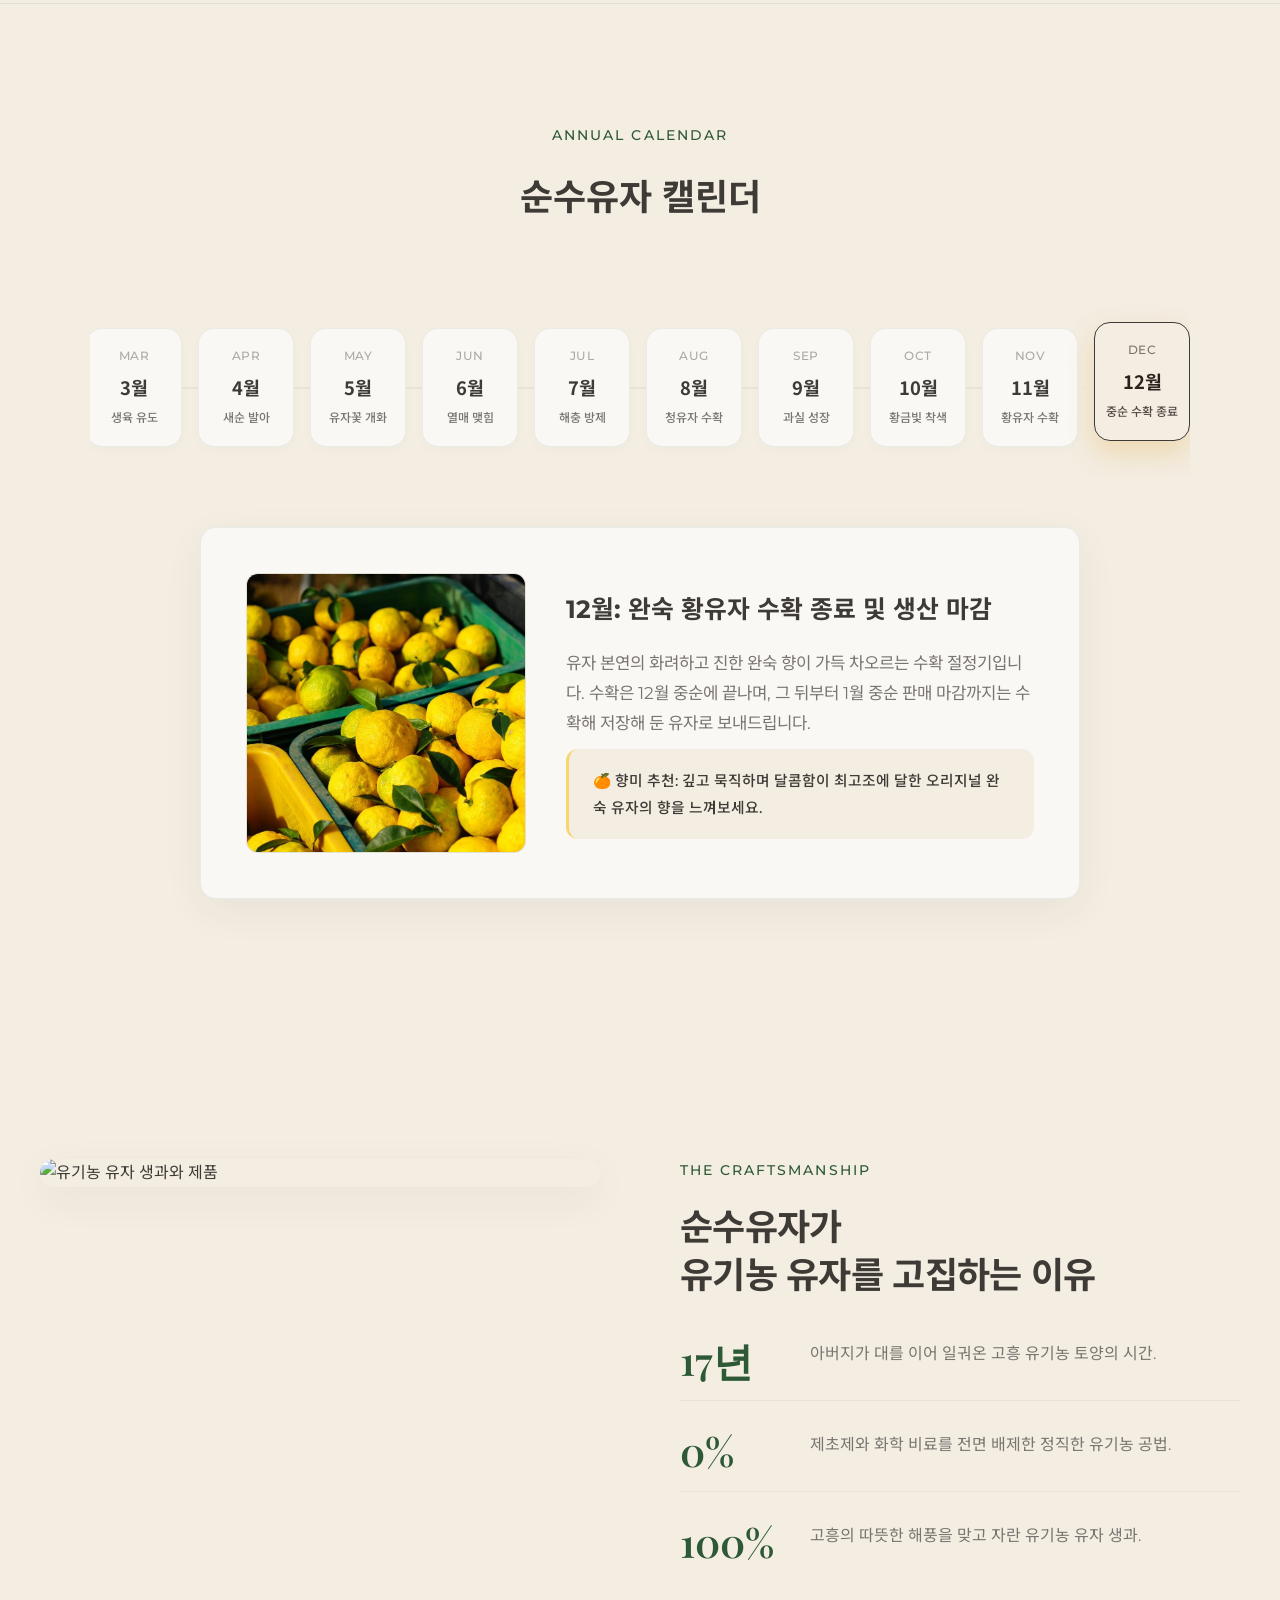
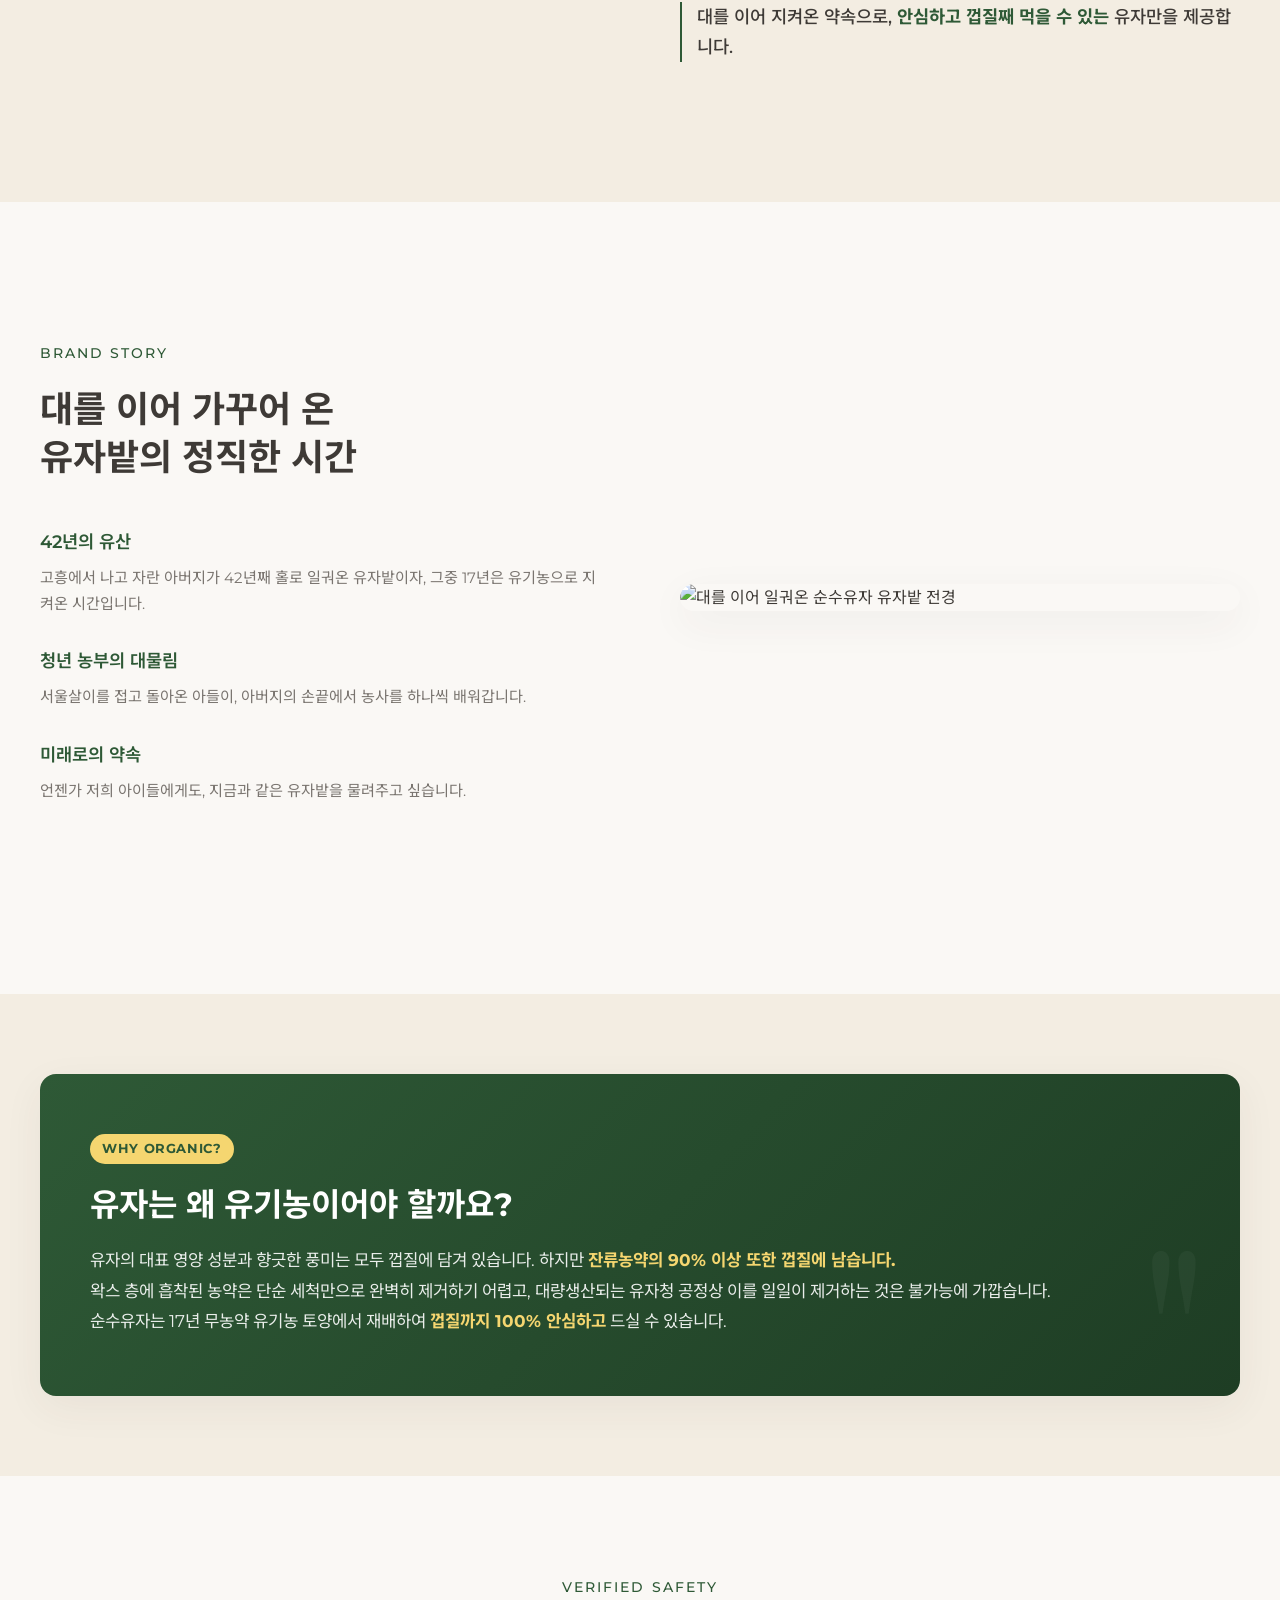
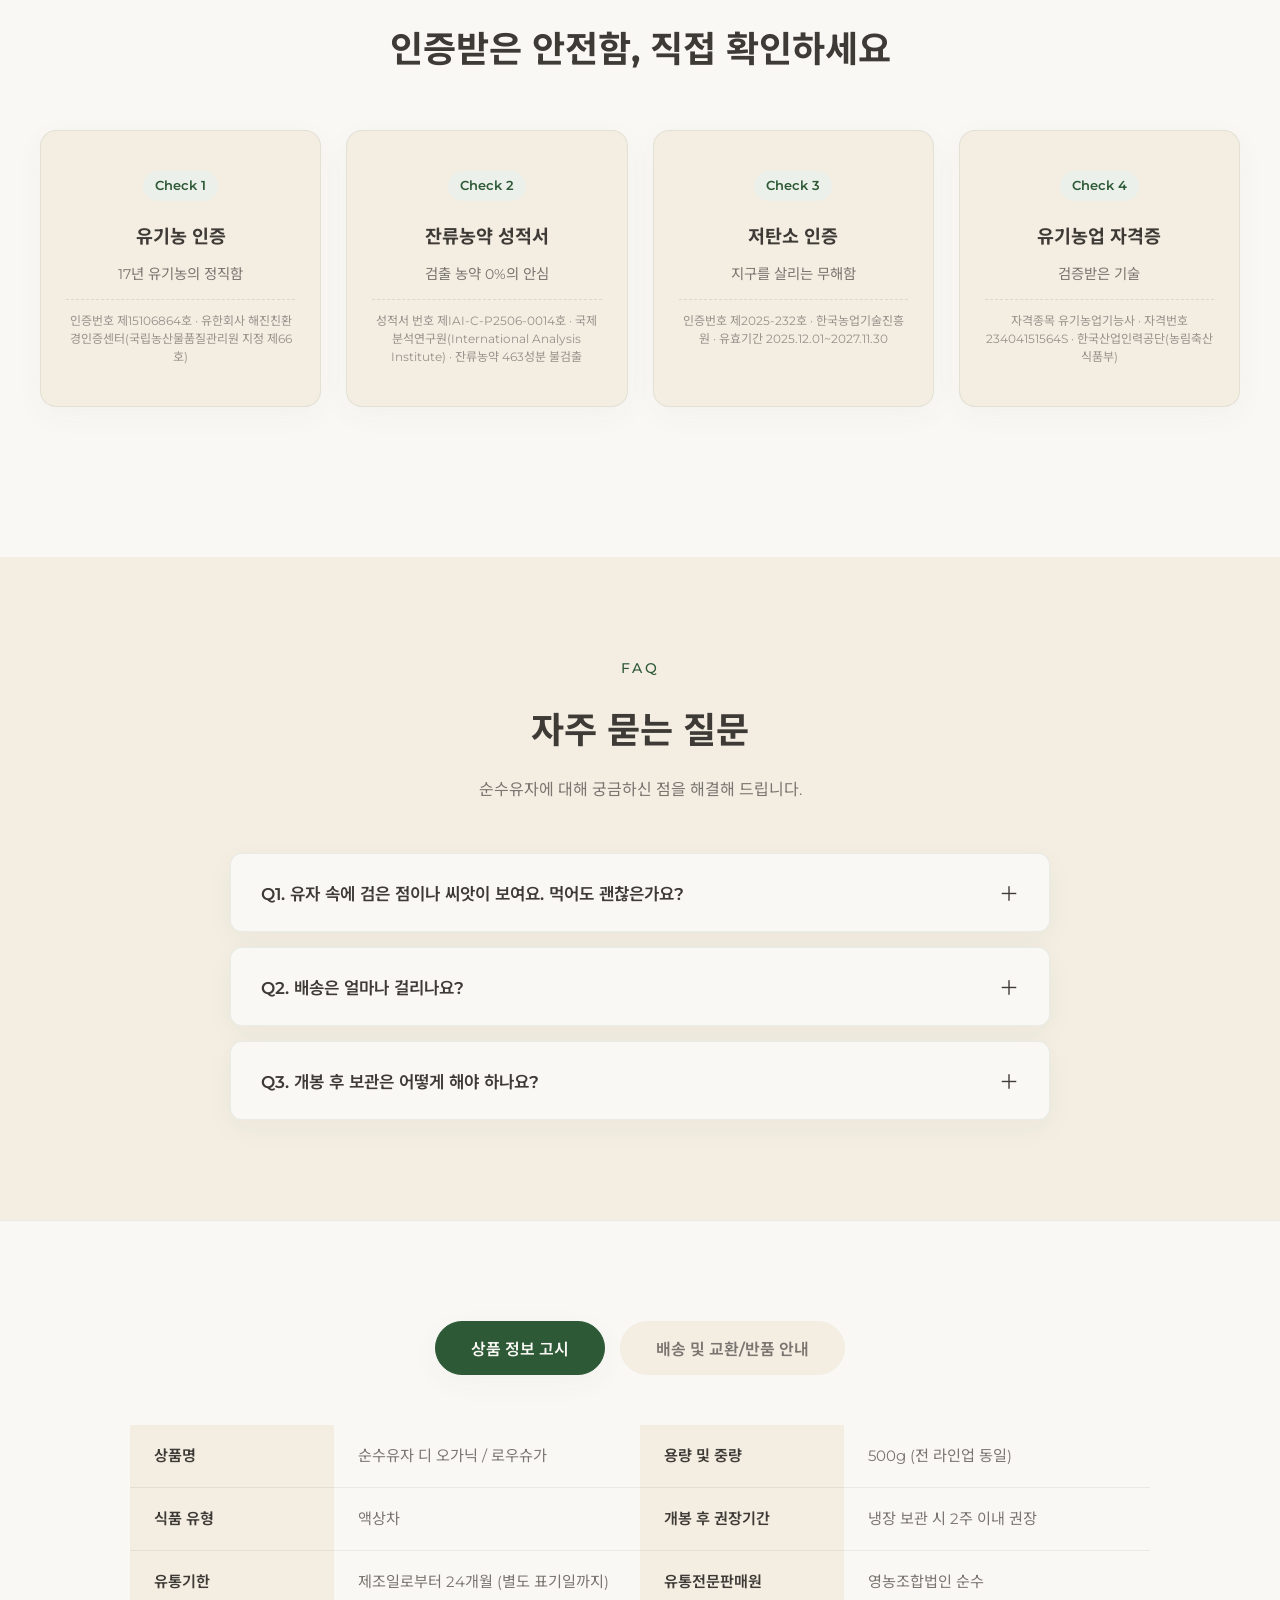
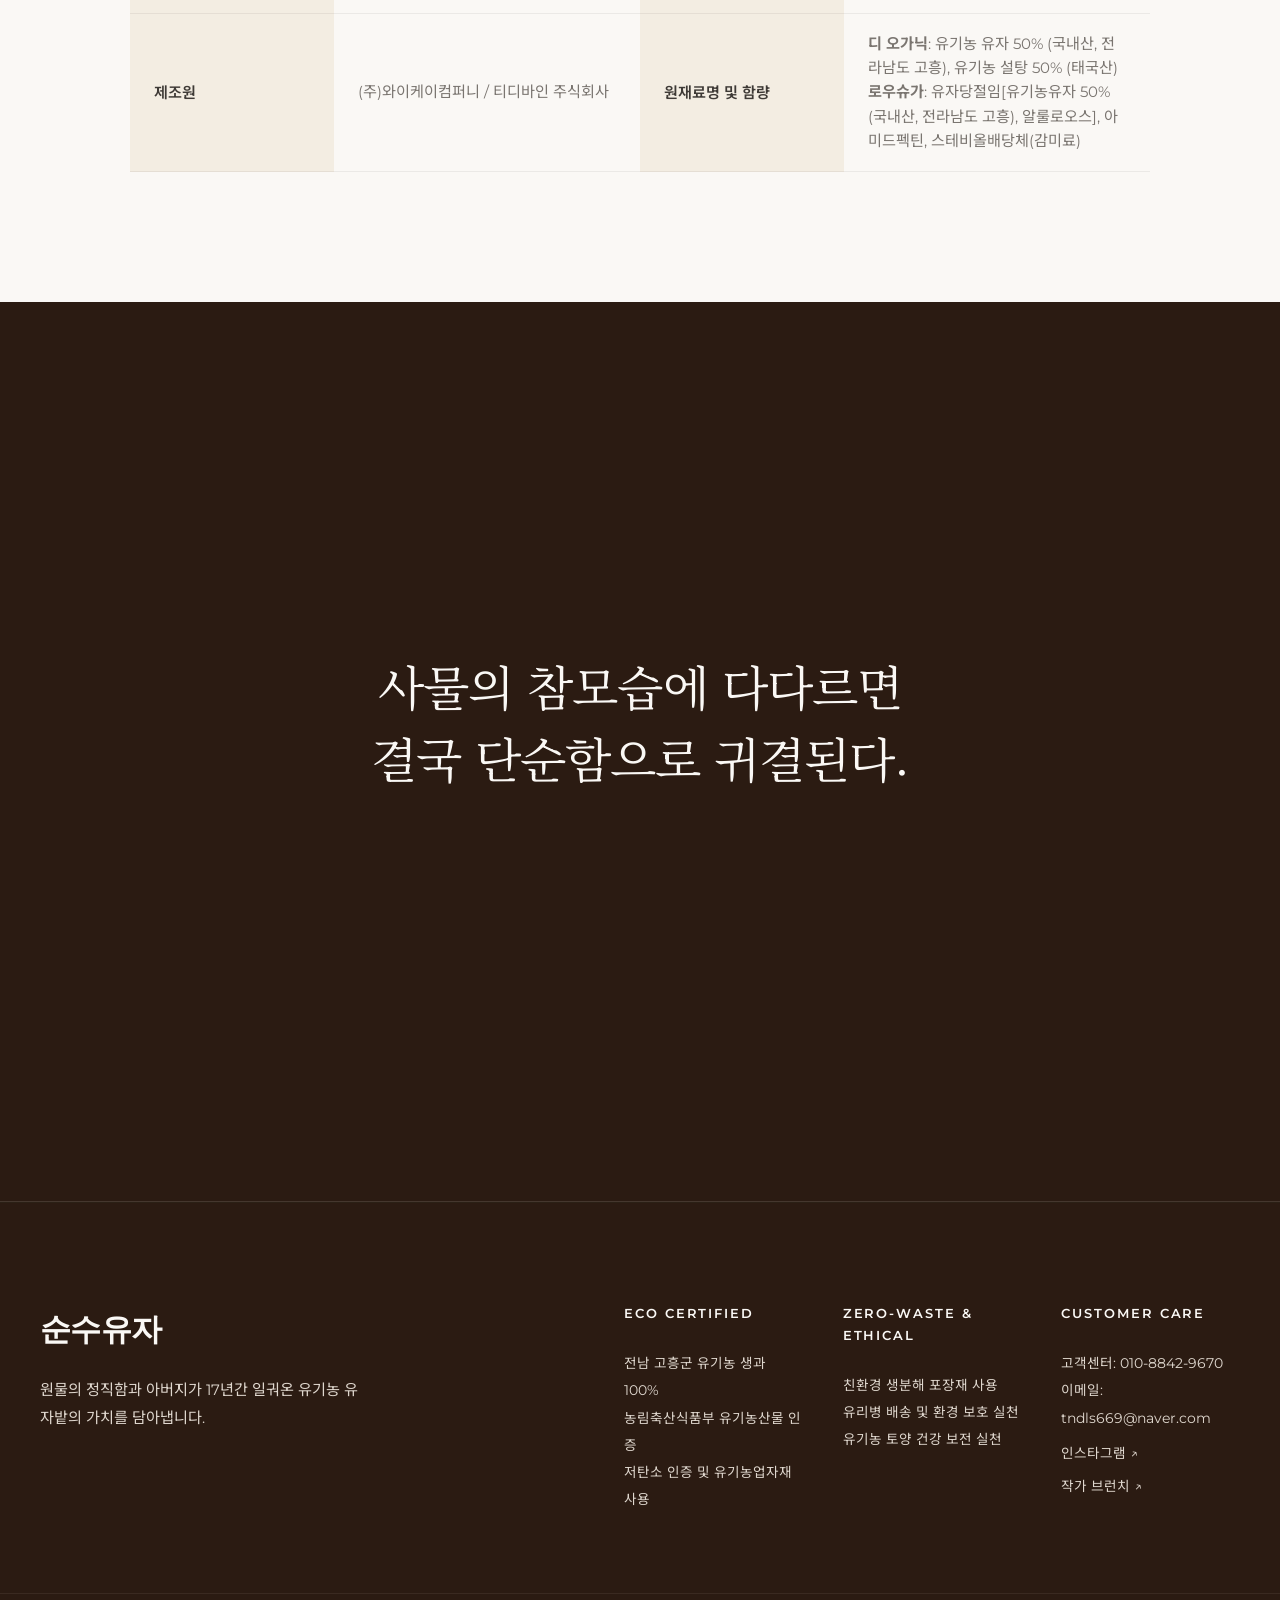
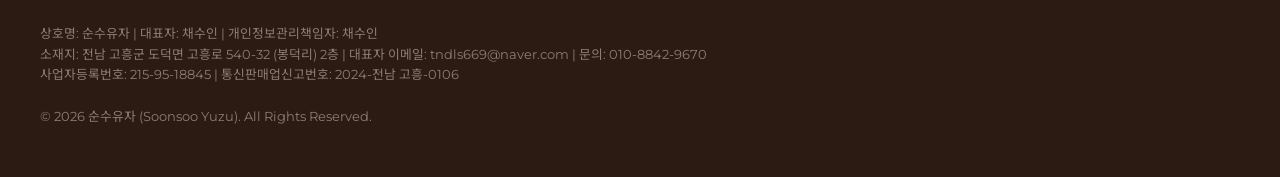
==== commit cf1f3cef: "유자 생과 판매 기간(1월 중순까지)·12월 중순 수확 종료 후 저장 유자 안내, 헤더 버튼 '구매하기'로 Co-Authored-By: Claude Opus 5.5 <noreply" ====
--- a/index.html
+++ b/index.html
@@ -155,7 +155,7 @@
                     🛒
                     <span class="cart-badge" id="cart-badge" style="display: none;">0</span>
                 </button>
-                <a href="#product-shop" class="header-cta">시작하기</a>
+                <a href="#product-shop" class="header-cta">구매하기</a>
             </div>
         </div>
         <nav class="mobile-nav-panel" id="mobile-nav-panel">
@@ -305,14 +305,14 @@
                     <div class="product-card fruit-product-card">
                         <div class="product-image-container">
                             <div class="soldout-overlay">
-                                <span class="soldout-tag">예약중</span>
-                                <span class="soldout-eta">11월 중순부터 순차 배송</span>
+                                <span class="soldout-tag">판매중</span>
+                                <span class="soldout-eta">1월 중순까지 판매</span>
                             </div>
                             <img src="images/product_yuza_raw.png" alt="유기농 유자 생과" class="product-image">
                         </div>
                         <div class="product-info">
                             <h3 class="product-name">유기농 유자 생과</h3>
-                            <p class="product-volume">완숙 유자 · 청 담그기용 무세척 생과 (예약 접수중 · 11월 중순부터 순차 배송)</p>
+                            <p class="product-volume">완숙 유자 · 청 담그기용 무세척 생과<br>판매 기간: 1월 중순까지 · 수확은 12월 중순에 끝나며, 그 뒤로는 저장해 둔 유자로 보내드립니다</p>
                             <div class="price-tier-list" role="radiogroup" aria-label="유기농 유자 생과 중량 선택">
                                 <label class="tier-row">
                                     <span class="tier-select-left">
@@ -336,7 +336,7 @@
                                     <span class="tier-price">96,000원</span>
                                 </label>
                             </div>
-                            <button class="btn-buy" data-product-base="유기농 유자 생과 예약" data-tier-group="yuza-tier">예약하기</button>
+                            <button class="btn-buy" data-product-base="유기농 유자 생과 예약" data-tier-group="yuza-tier">구매하기</button>
                         </div>
                     </div>
                 </div>
@@ -412,7 +412,7 @@
                         <div class="month-card season-yellow" data-month="12">
                             <span class="month-num">DEC</span>
                             <span class="month-name">12월</span>
-                            <span class="month-activity">수확 종료</span>
+                            <span class="month-activity">중순 수확 종료</span>
                         </div>
                     </div>
                 </div>
@@ -825,6 +825,6 @@
     <!-- Swiper JS -->
     <script src="https://cdn.jsdelivr.net/npm/swiper@11/swiper-bundle.min.js"></script>
     <!-- Script -->
-    <script src="script.js?v=4.14"></script>
+    <script src="script.js?v=4.15"></script>
 </body>
 </html>
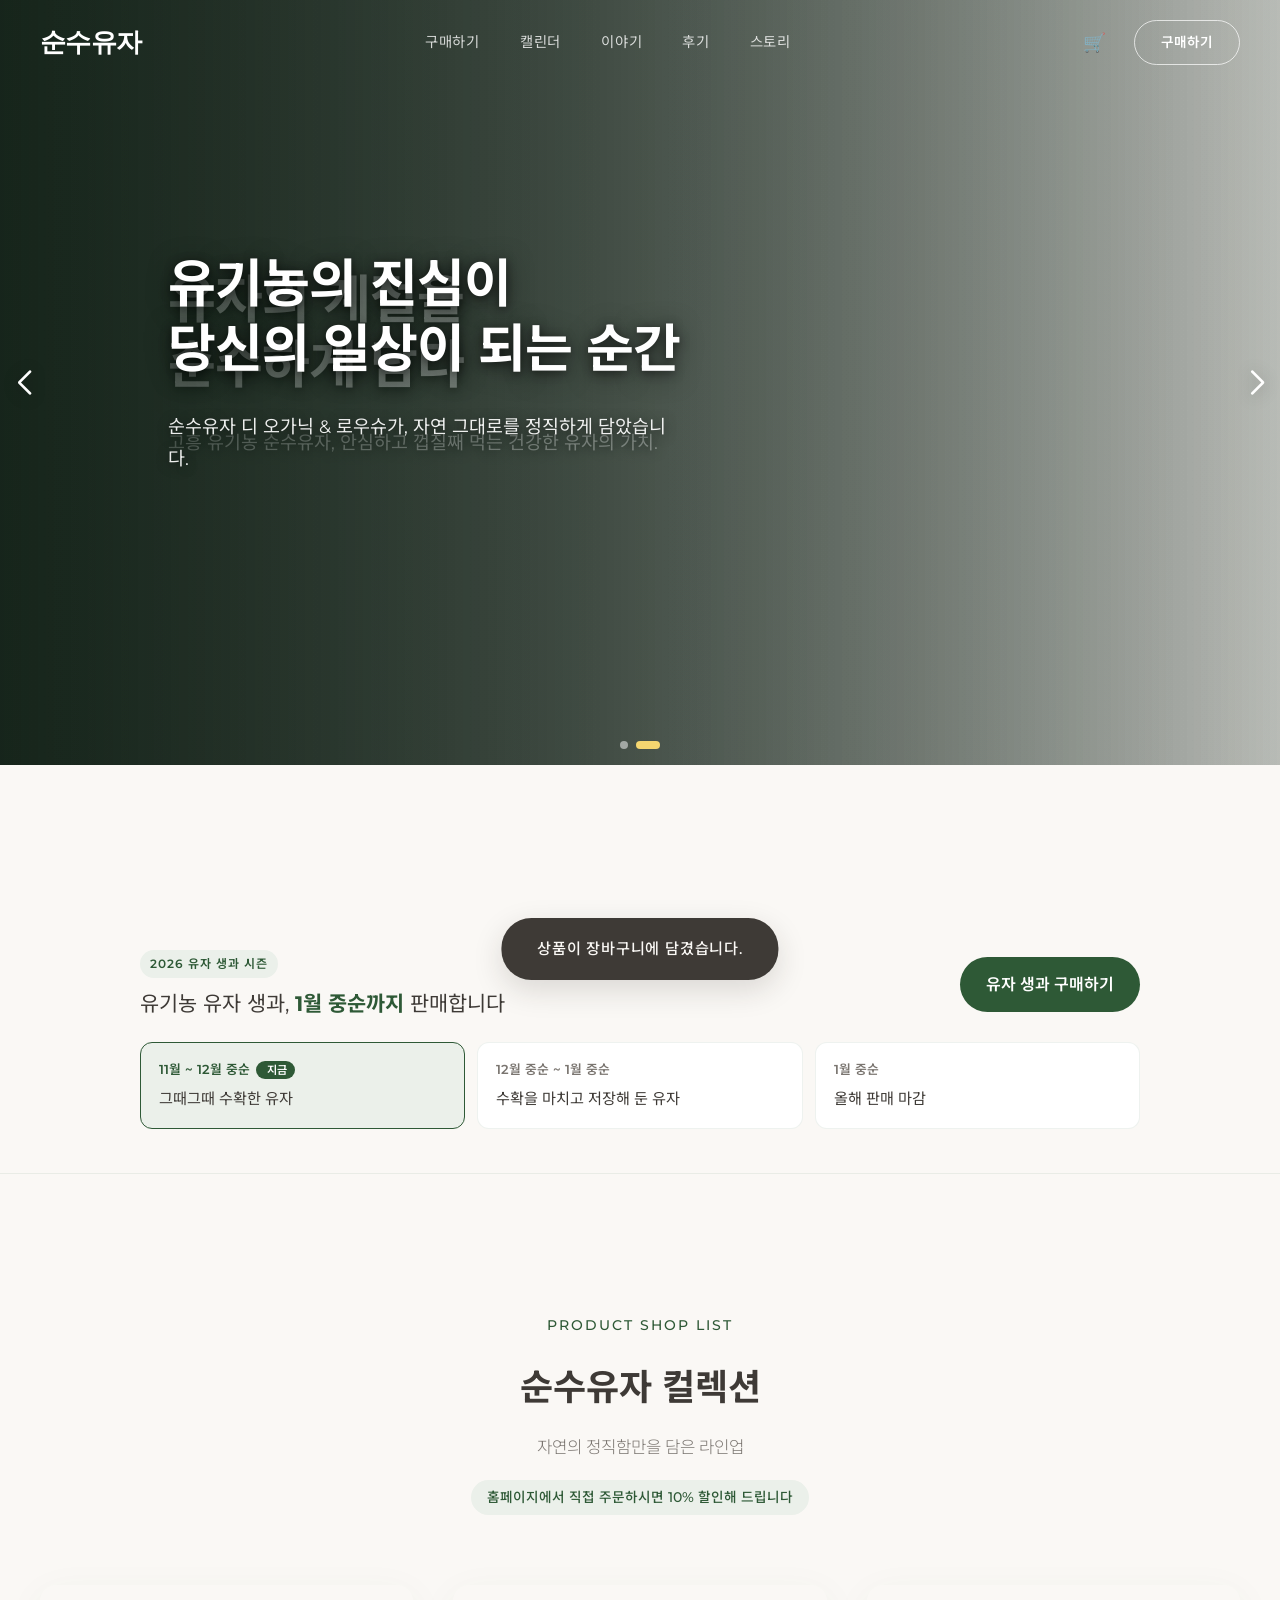
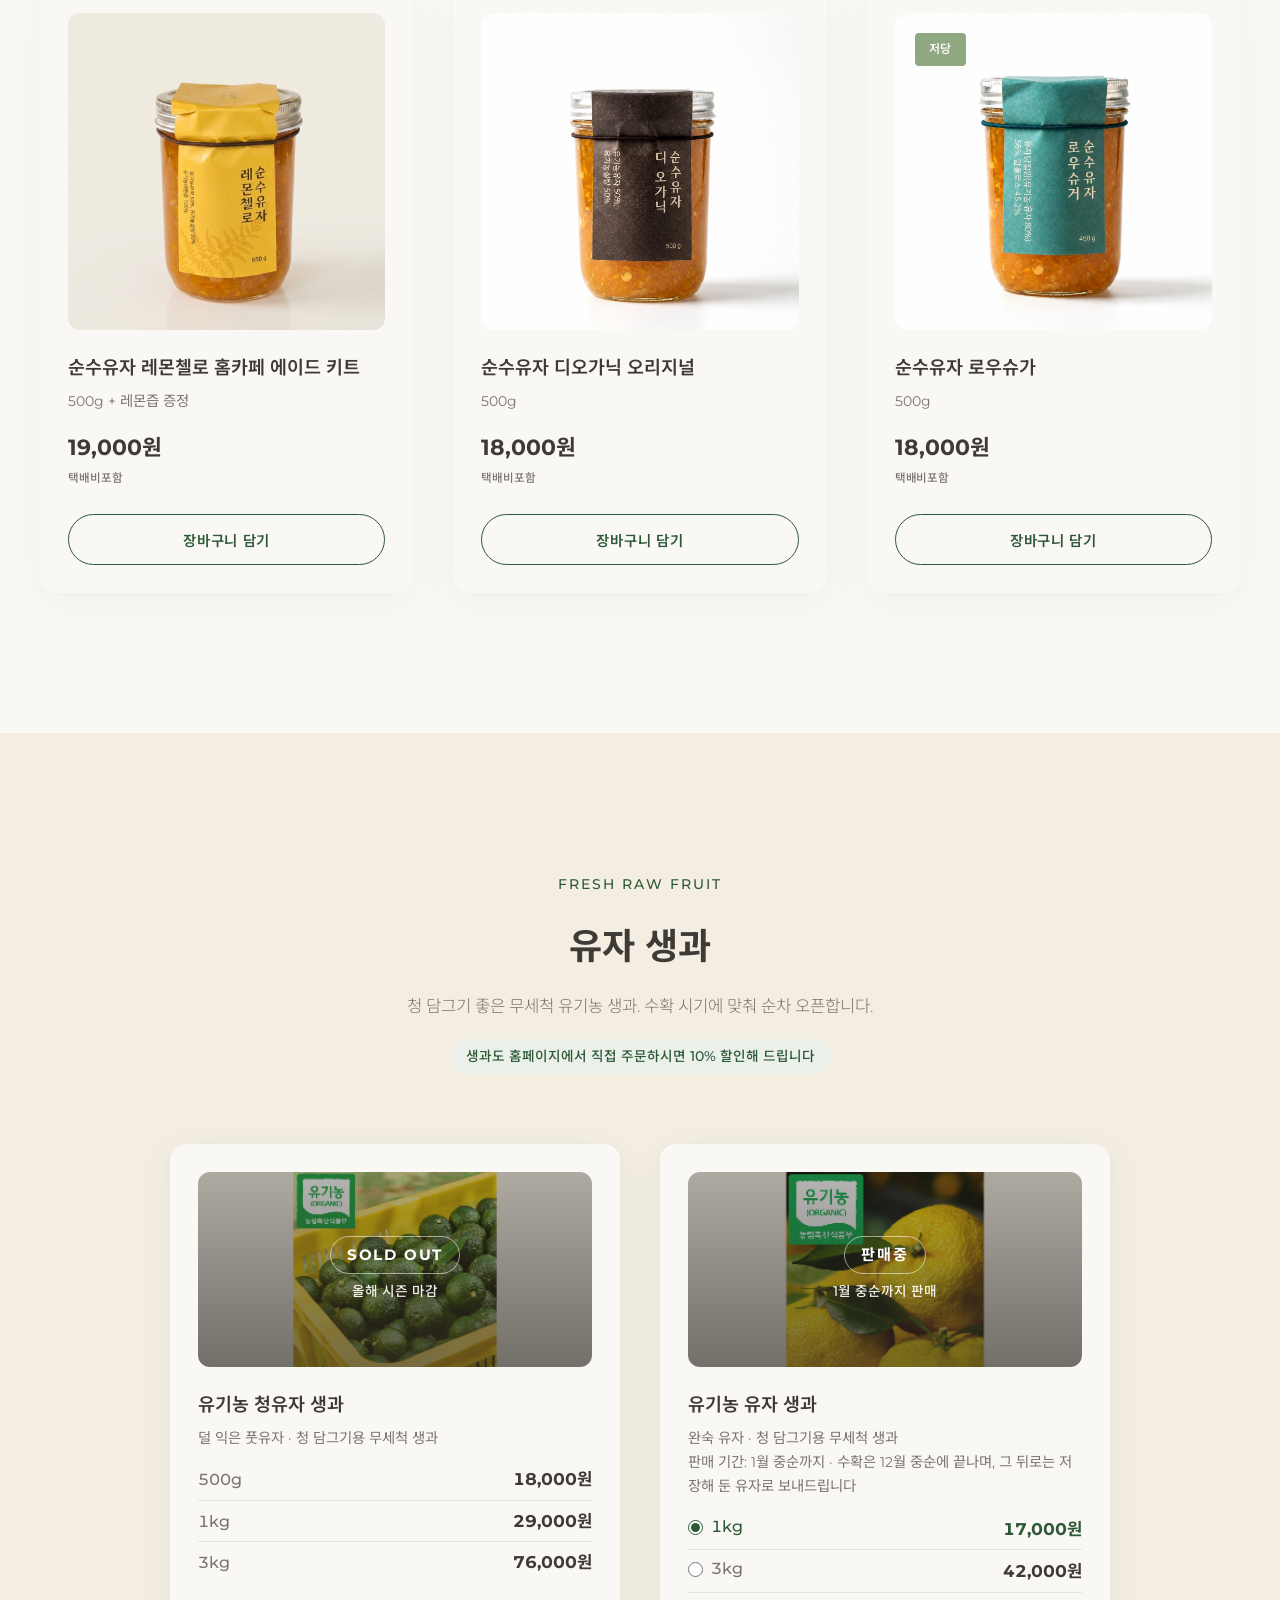
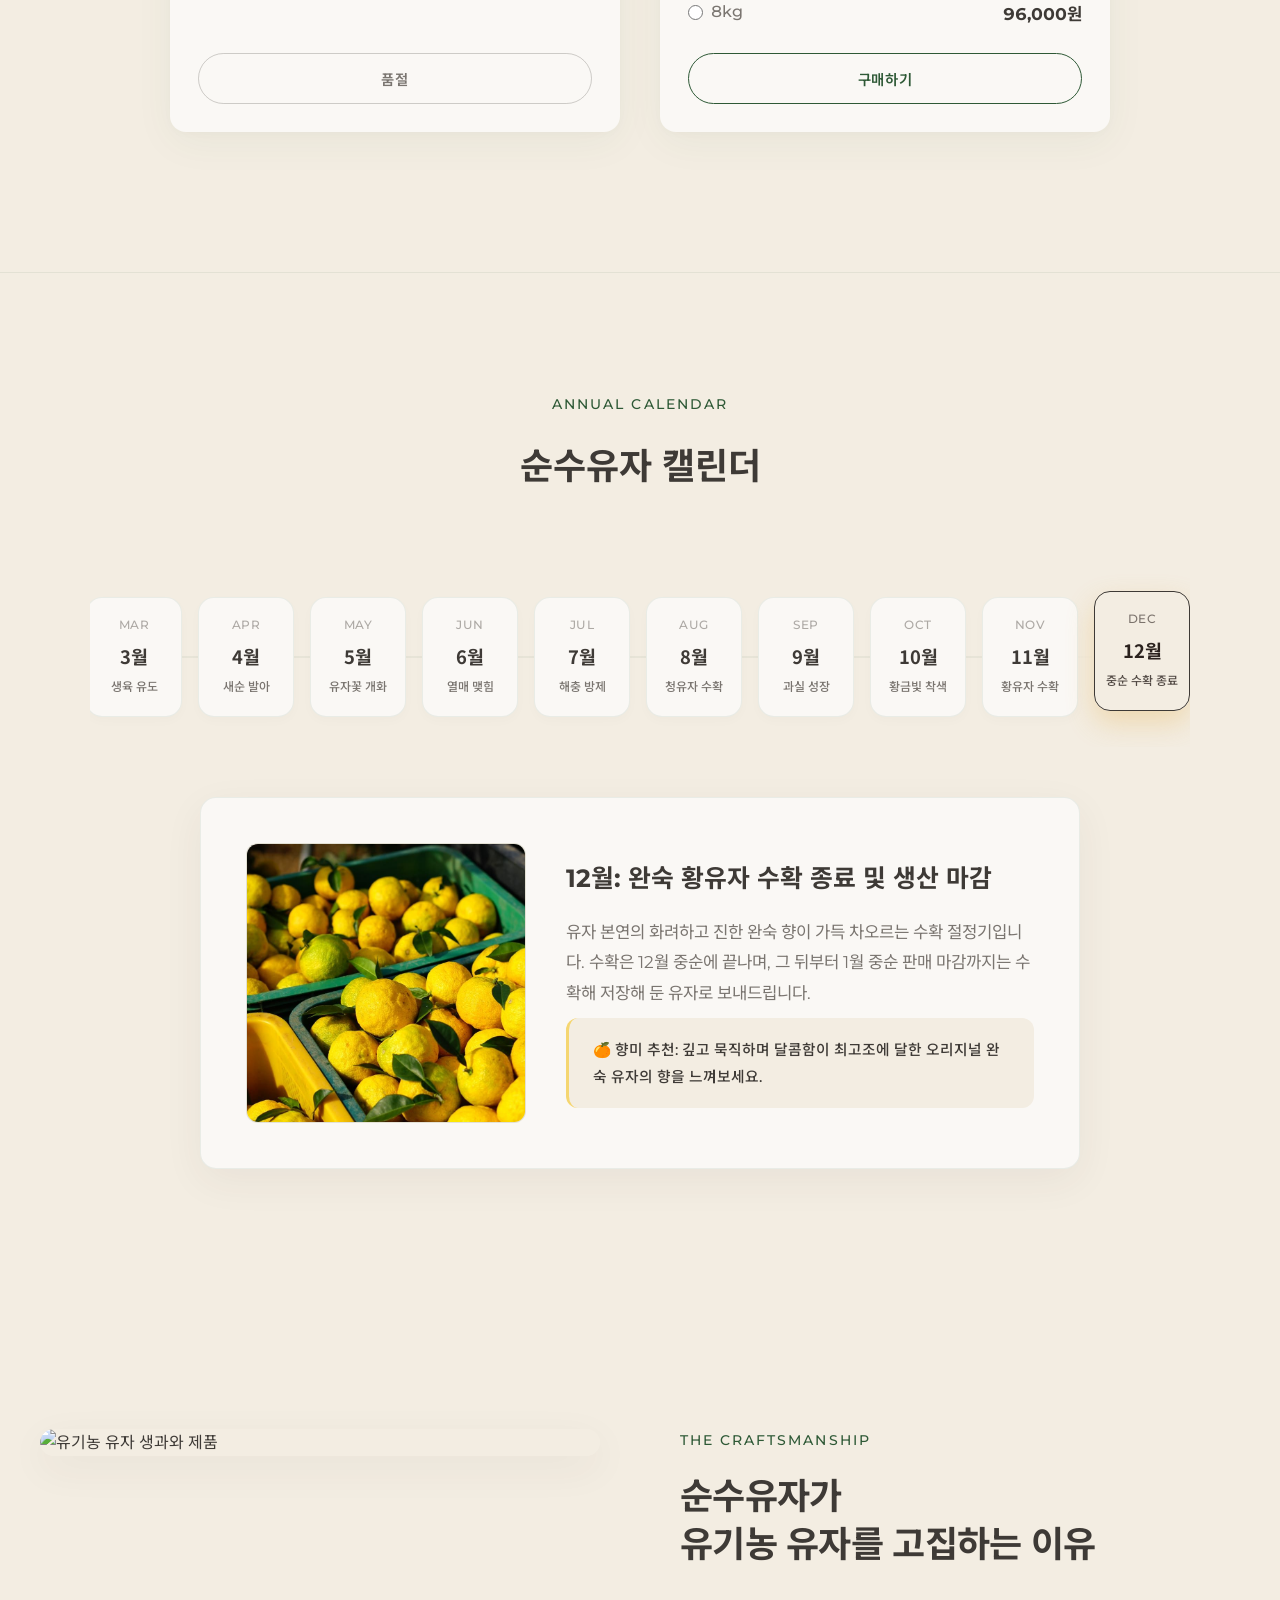
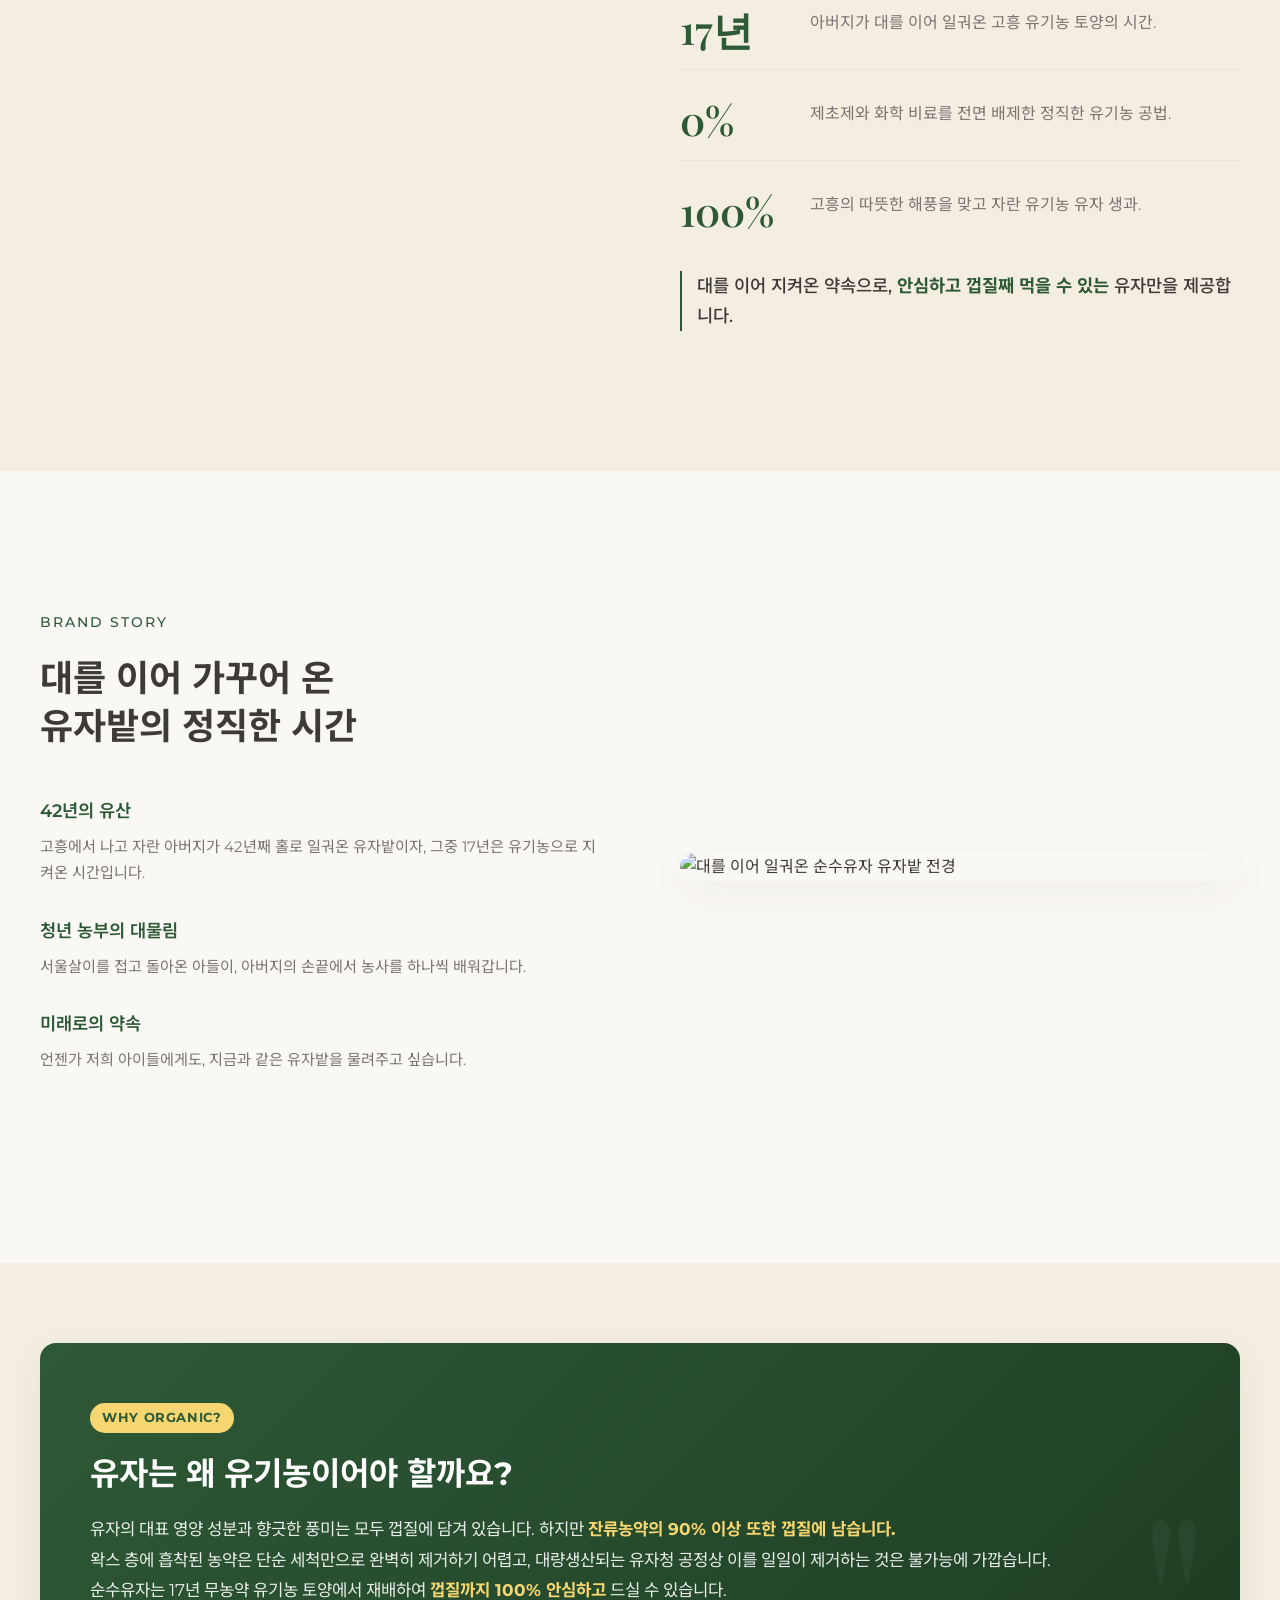
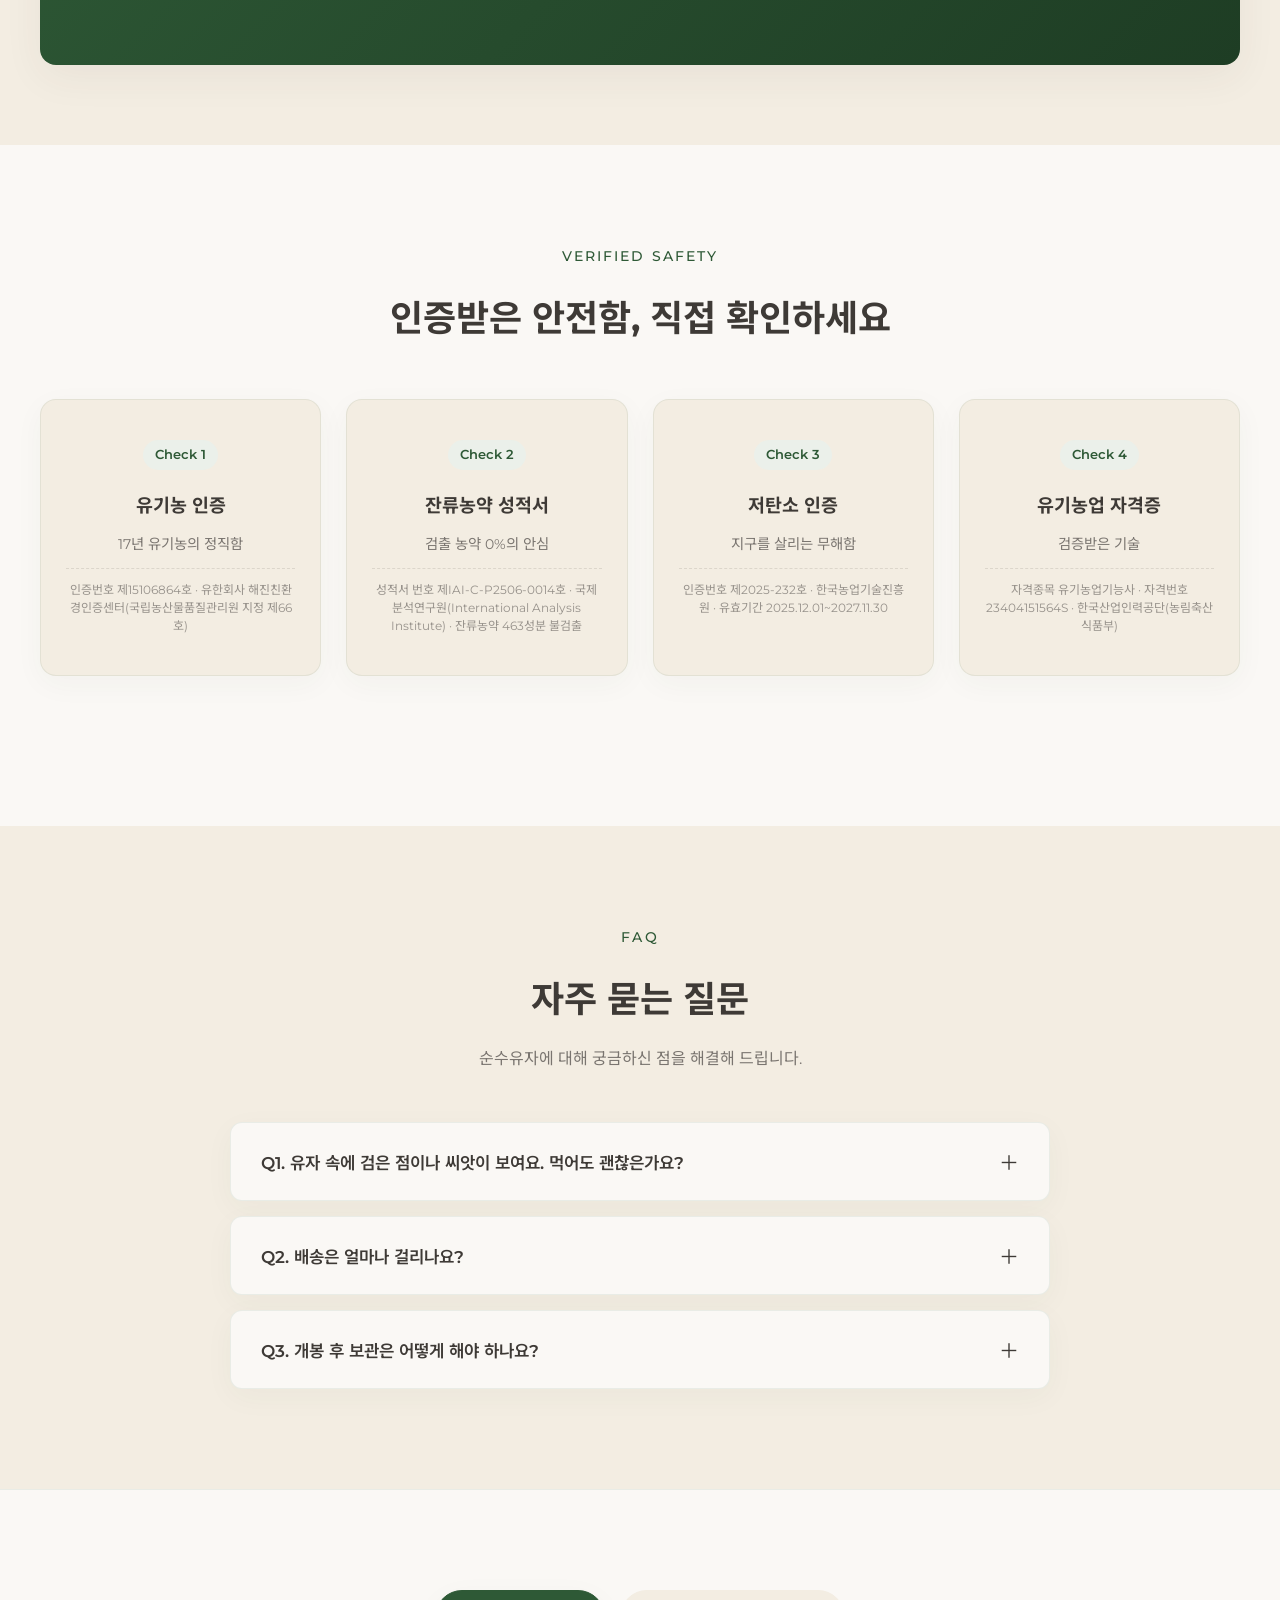
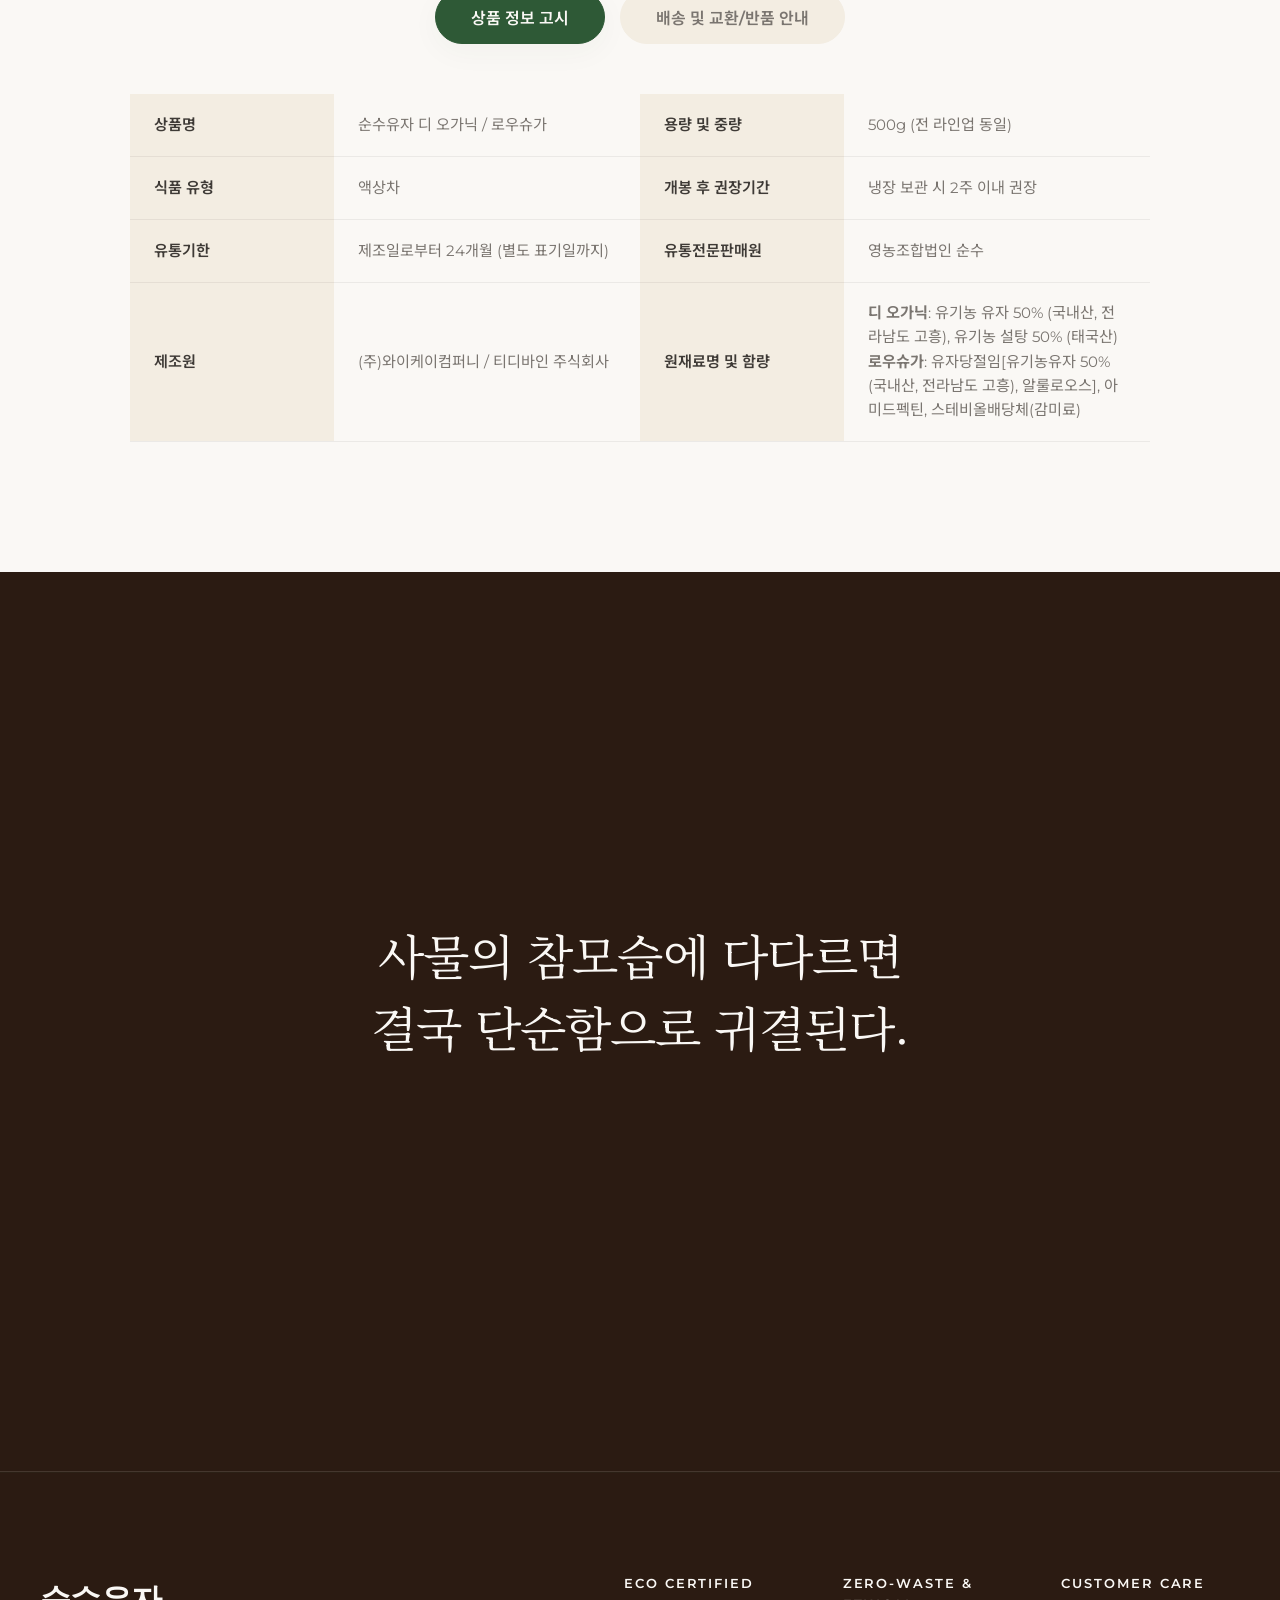
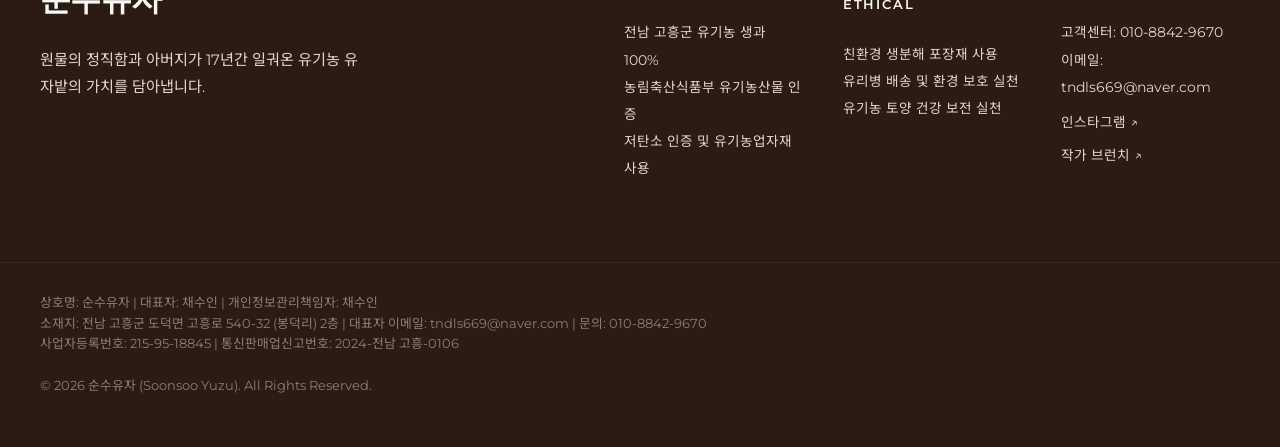
==== commit 06f6b1af: "히어로 아래 유자 생과 시즌 안내 추가 (1월 중순까지 판매, 12월 중순 이후 저장 유자, 현재 단계 표시) Co-Authored-By: Claude Opus 5.5 <norep" ====
--- a/index.html
+++ b/index.html
@@ -26,7 +26,7 @@
     <link rel="preconnect" href="https://fonts.gstatic.com" crossorigin>
     <link href="https://fonts.googleapis.com/css2?family=Montserrat:wght@300;400;500;600&family=Noto+Sans+KR:wght@300;400;500;700&family=Noto+Serif+KR:wght@400;600;700&family=Playfair+Display:ital,wght@0,400;0,600;1,400&display=swap" rel="stylesheet">
     <!-- Stylesheet -->
-    <link rel="stylesheet" href="styles.css?v=4.16">
+    <link rel="stylesheet" href="styles.css?v=4.18">
     <!-- Structured Data (JSON-LD) -->
     <script type="application/ld+json">
     {
@@ -202,6 +202,31 @@
             </div>
         </section>
 
+        <!-- 시즌 안내: 유자 생과 판매 기간 (매년 날짜만 바꿈) -->
+        <section class="season-notice" id="season-notice" aria-label="유자 생과 시즌 안내">
+            <div class="season-notice-inner">
+                <div class="season-notice-head">
+                    <span class="season-notice-label">2026 유자 생과 시즌</span>
+                    <p class="season-notice-title">유기농 유자 생과, <strong>1월 중순까지</strong> 판매합니다</p>
+                </div>
+                <ol class="season-steps">
+                    <li class="season-step" data-until="2026-12-15">
+                        <span class="season-step-when">11월 ~ 12월 중순</span>
+                        <span class="season-step-what">그때그때 수확한 유자</span>
+                    </li>
+                    <li class="season-step" data-until="2027-01-15">
+                        <span class="season-step-when">12월 중순 ~ 1월 중순</span>
+                        <span class="season-step-what">수확을 마치고 저장해 둔 유자</span>
+                    </li>
+                    <li class="season-step" data-until="9999-12-31">
+                        <span class="season-step-when">1월 중순</span>
+                        <span class="season-step-what">올해 판매 마감</span>
+                    </li>
+                </ol>
+                <a href="#fresh-fruit-shop" class="season-notice-cta">유자 생과 구매하기</a>
+            </div>
+        </section>
+
         <!-- Section 2: Product Shop List (swipeable on mobile only) -->
         <section class="shop-section" id="product-shop">
             <div class="shop-container">
@@ -825,6 +850,6 @@
     <!-- Swiper JS -->
     <script src="https://cdn.jsdelivr.net/npm/swiper@11/swiper-bundle.min.js"></script>
     <!-- Script -->
-    <script src="script.js?v=4.15"></script>
+    <script src="script.js?v=4.16"></script>
 </body>
 </html>
--- a/styles.css
+++ b/styles.css
@@ -3415,3 +3415,153 @@
         margin-bottom: 24px;
     }
 }
+
+
+/* Season Notice (below hero) */
+.season-notice {
+    background-color: var(--bg-primary);
+    padding: 44px 20px;
+    border-bottom: var(--border-subtle);
+}
+
+.season-notice-inner {
+    max-width: 1000px;
+    margin: 0 auto;
+    display: grid;
+    grid-template-columns: 1fr auto;
+    grid-template-areas:
+        "head cta"
+        "steps steps";
+    align-items: center;
+    gap: 22px 30px;
+}
+
+.season-notice-head { grid-area: head; }
+.season-steps { grid-area: steps; }
+.season-notice-cta { grid-area: cta; }
+
+.season-notice-label {
+    display: inline-block;
+    font-size: 0.75rem;
+    font-weight: 600;
+    letter-spacing: 1px;
+    color: var(--color-olive);
+    background-color: var(--color-olive-light);
+    padding: 4px 10px;
+    border-radius: var(--border-radius-full);
+    margin-bottom: 10px;
+}
+
+.season-notice-title {
+    font-size: 1.3rem;
+    color: var(--color-primary);
+    line-height: 1.5;
+    margin: 0;
+    word-break: keep-all;
+}
+
+.season-notice-title strong {
+    color: var(--color-olive);
+}
+
+.season-steps {
+    list-style: none;
+    margin: 0;
+    padding: 0;
+    display: grid;
+    grid-template-columns: repeat(3, 1fr);
+    gap: 12px;
+}
+
+.season-step {
+    display: flex;
+    flex-direction: column;
+    gap: 6px;
+    padding: 16px 18px;
+    border-radius: var(--border-radius-md);
+    border: var(--border-subtle);
+    background-color: var(--color-white);
+    color: var(--color-muted);
+    word-break: keep-all;
+}
+
+.season-step-when {
+    font-size: 0.8rem;
+    font-weight: 600;
+}
+
+.season-step-what {
+    font-size: 0.95rem;
+    color: var(--color-primary);
+}
+
+.season-step.is-now {
+    border-color: var(--color-olive);
+    background-color: var(--color-olive-light);
+}
+
+.season-step.is-now .season-step-when {
+    color: var(--color-olive);
+}
+
+.season-step.is-now .season-step-when::after {
+    content: "  지금";
+    margin-left: 6px;
+    font-size: 0.7rem;
+    color: var(--color-white);
+    background-color: var(--color-olive);
+    padding: 2px 8px;
+    border-radius: var(--border-radius-full);
+}
+
+.season-notice-cta {
+    display: inline-block;
+    white-space: nowrap;
+    background-color: var(--color-olive);
+    color: var(--color-white);
+    text-decoration: none;
+    font-weight: 600;
+    padding: 14px 26px;
+    border-radius: var(--border-radius-full);
+}
+
+@media (max-width: 700px) {
+    .season-notice {
+        padding: 28px 16px;
+    }
+
+    .season-notice-inner {
+        grid-template-columns: 1fr;
+        grid-template-areas:
+            "head"
+            "steps"
+            "cta";
+        gap: 16px;
+    }
+
+    .season-notice-title {
+        font-size: 1.1rem;
+    }
+
+    .season-steps {
+        grid-template-columns: 1fr;
+        gap: 8px;
+    }
+
+    .season-step {
+        flex-direction: row;
+        justify-content: space-between;
+        align-items: center;
+        gap: 12px;
+        padding: 12px 14px;
+    }
+
+    .season-step-what {
+        text-align: right;
+        font-size: 0.85rem;
+    }
+
+    .season-notice-cta {
+        text-align: center;
+    }
+}
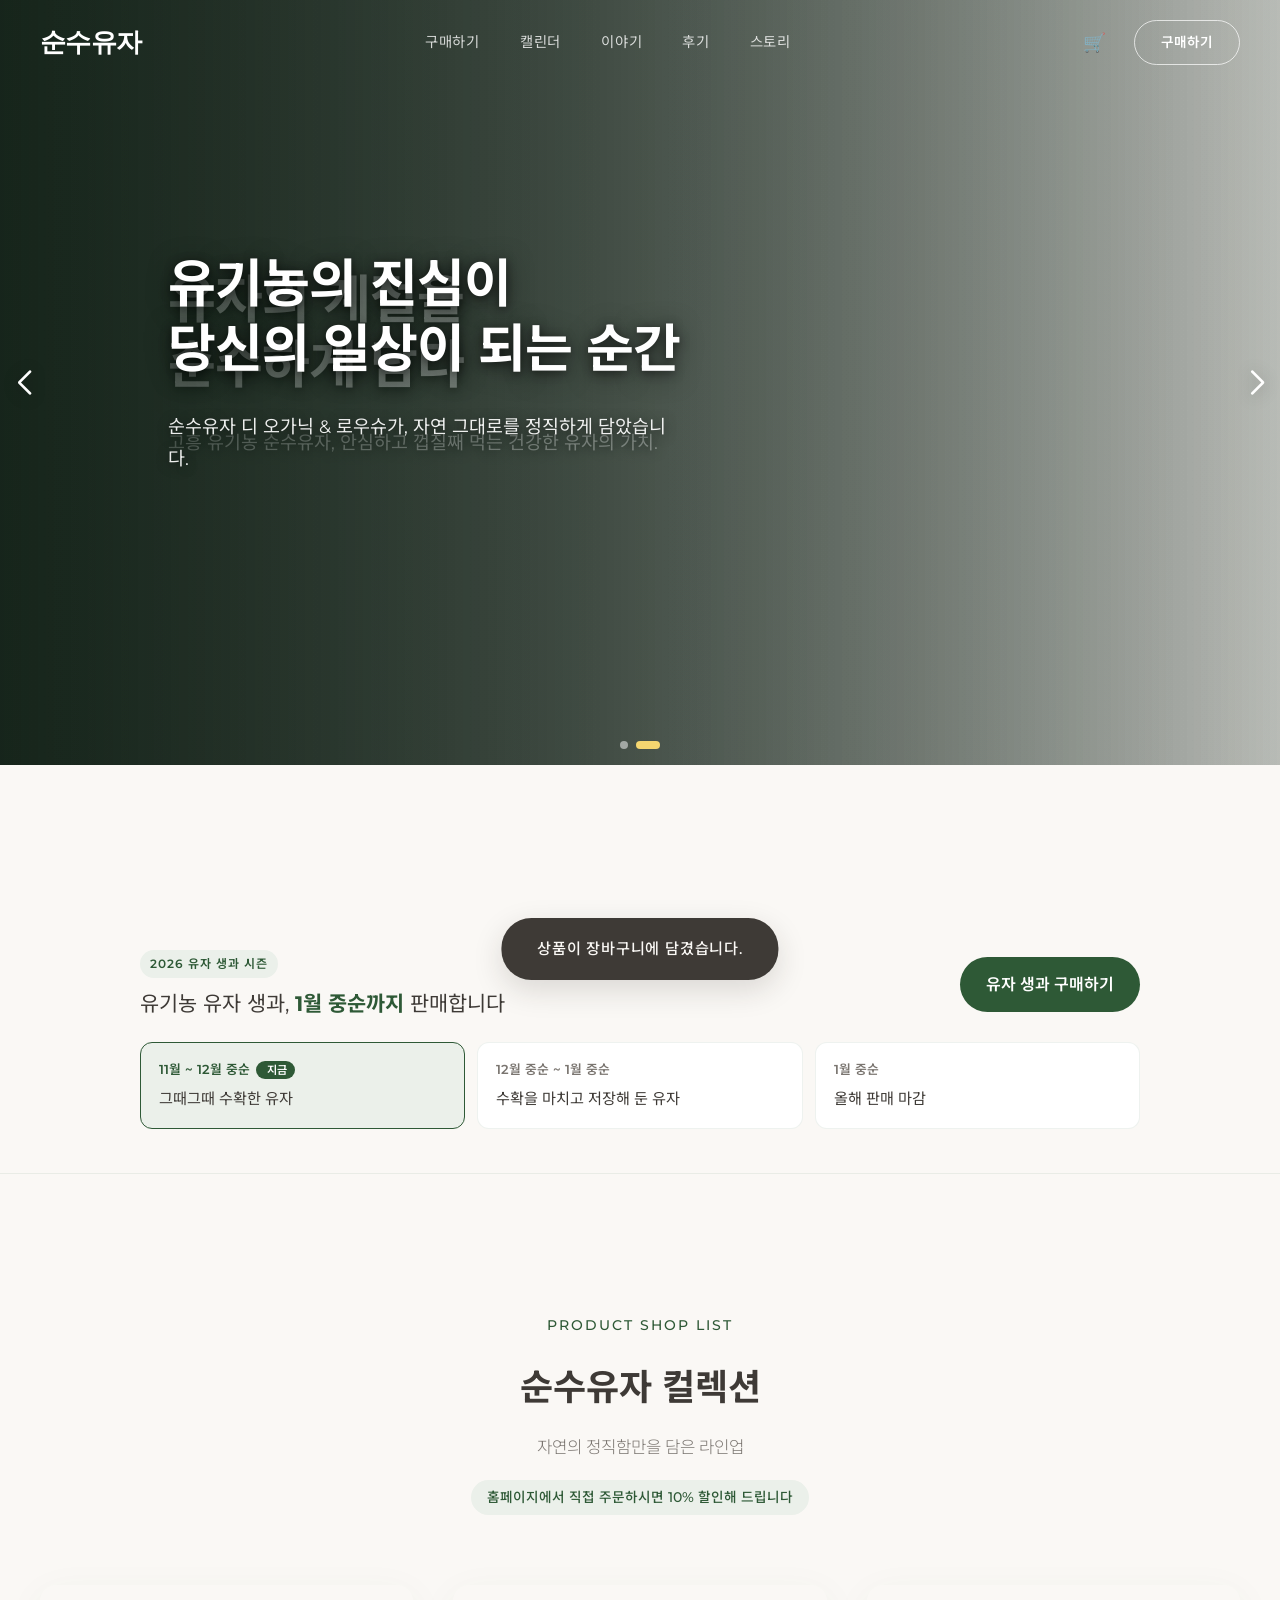
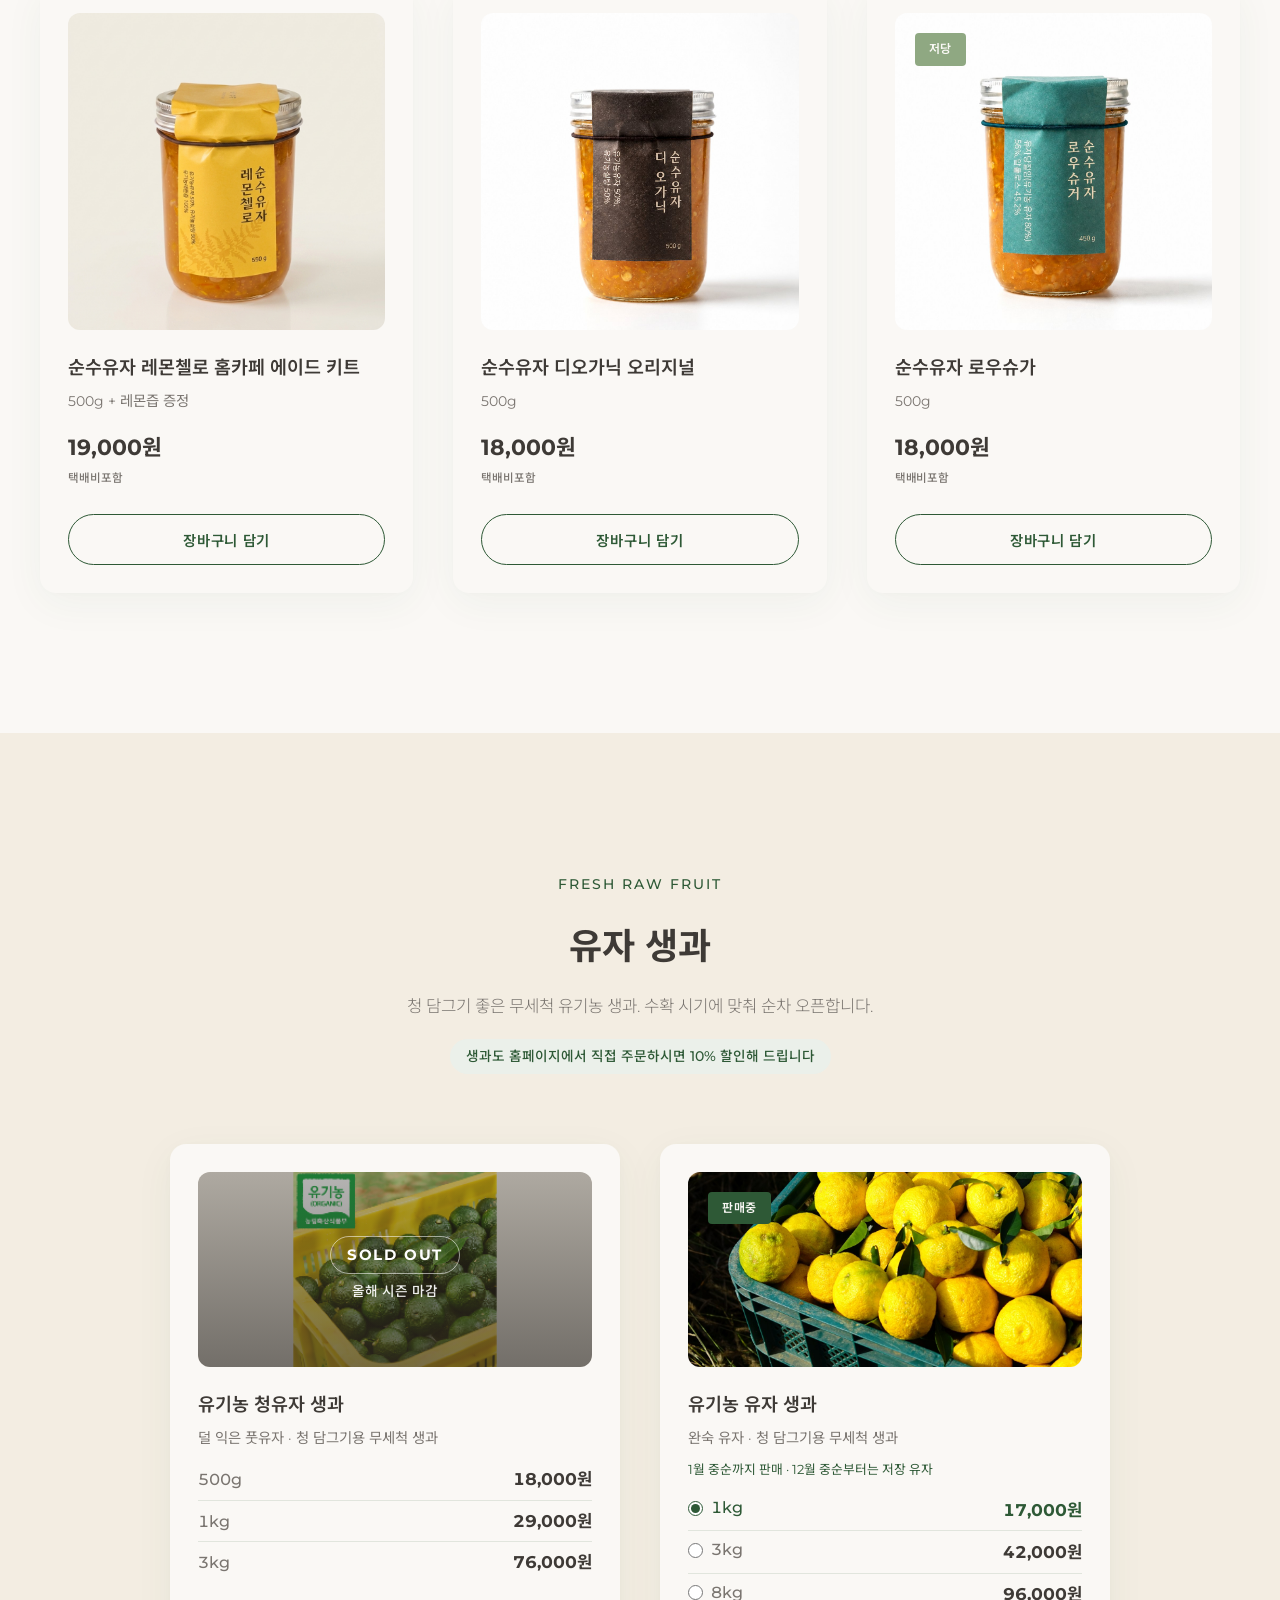
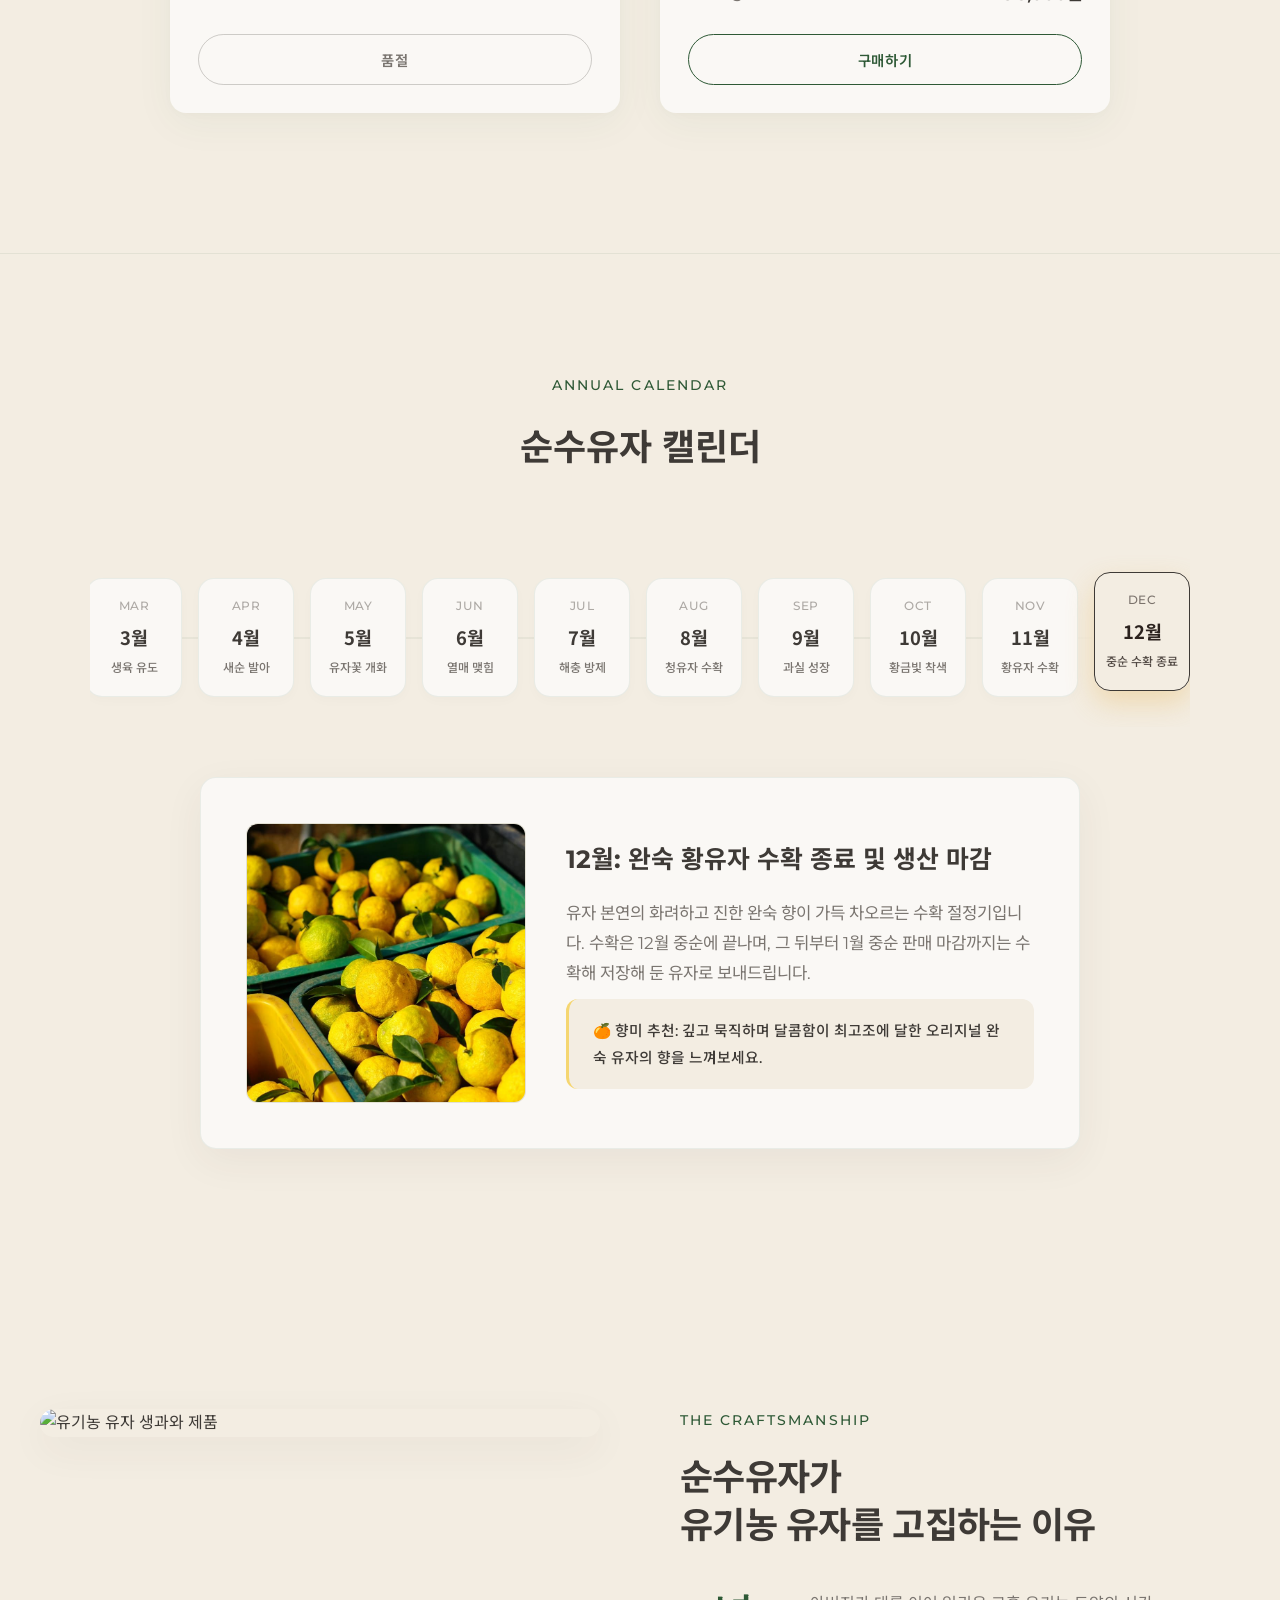
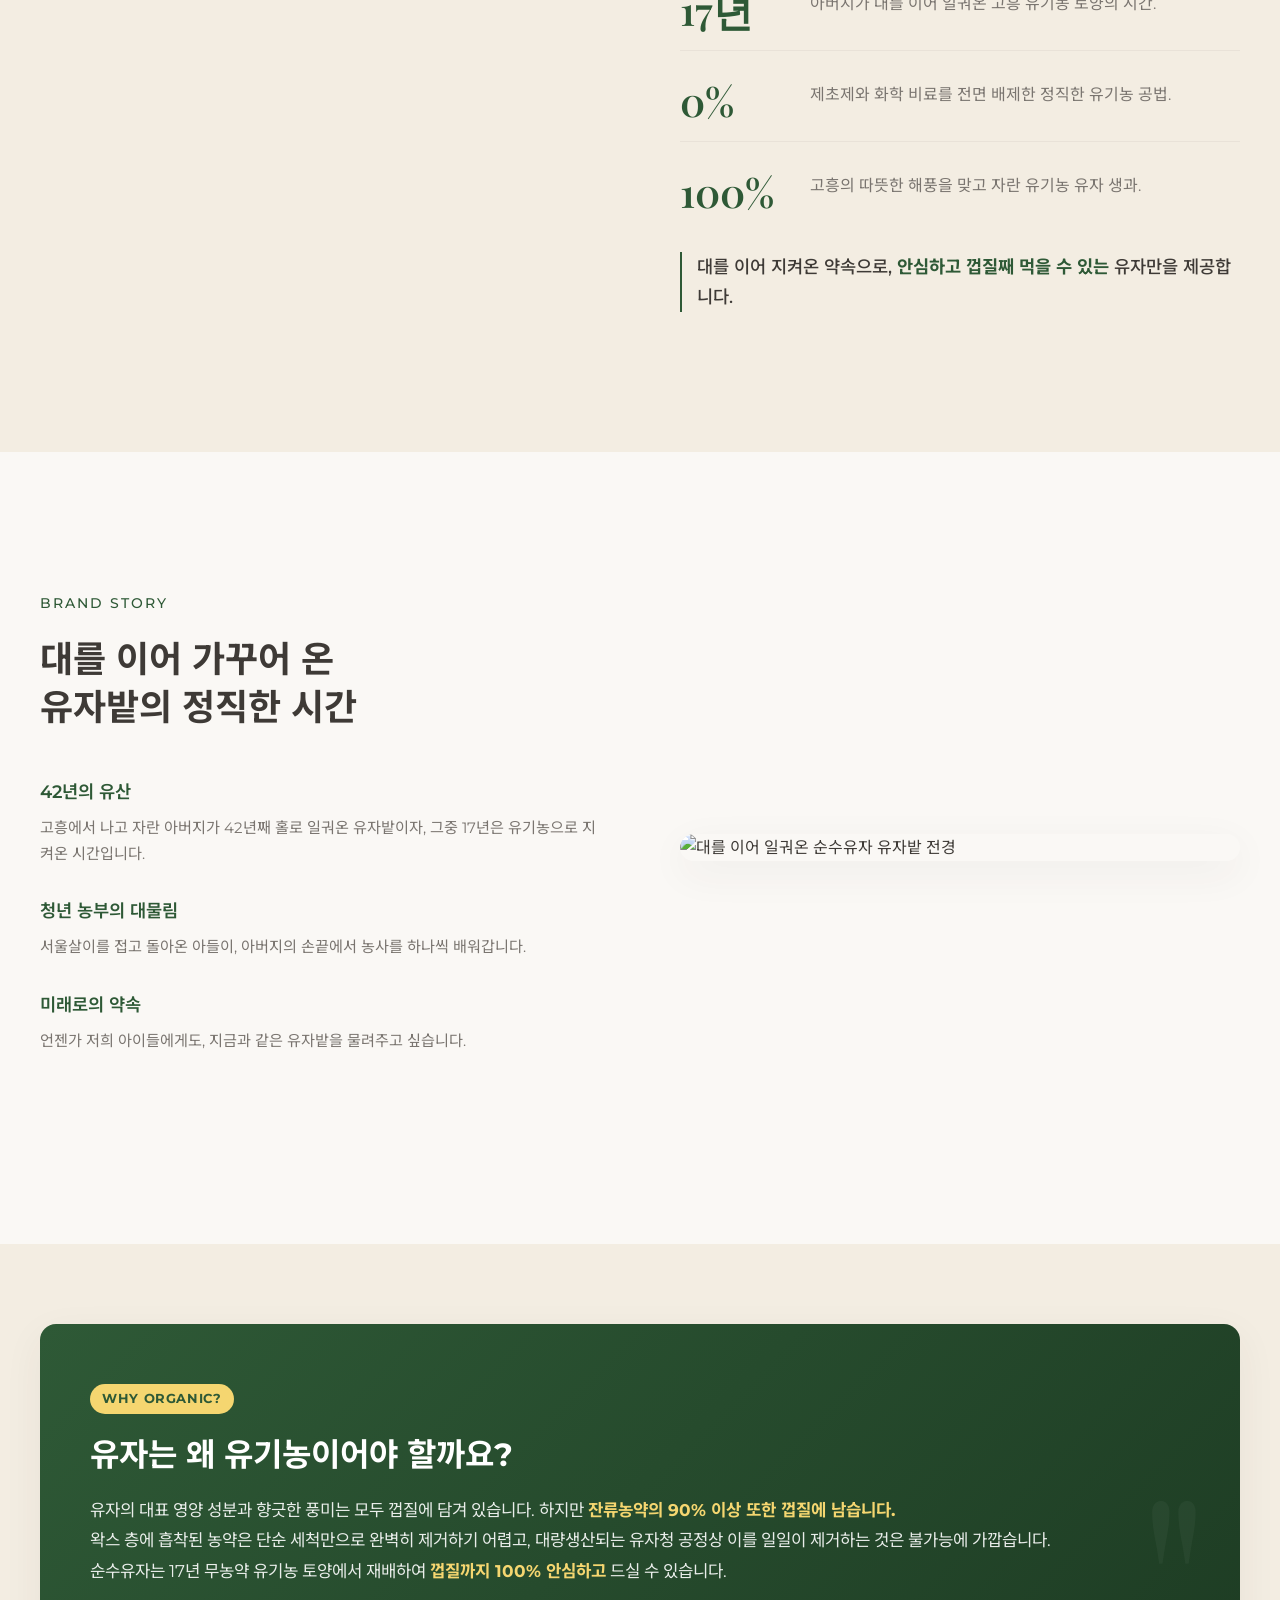
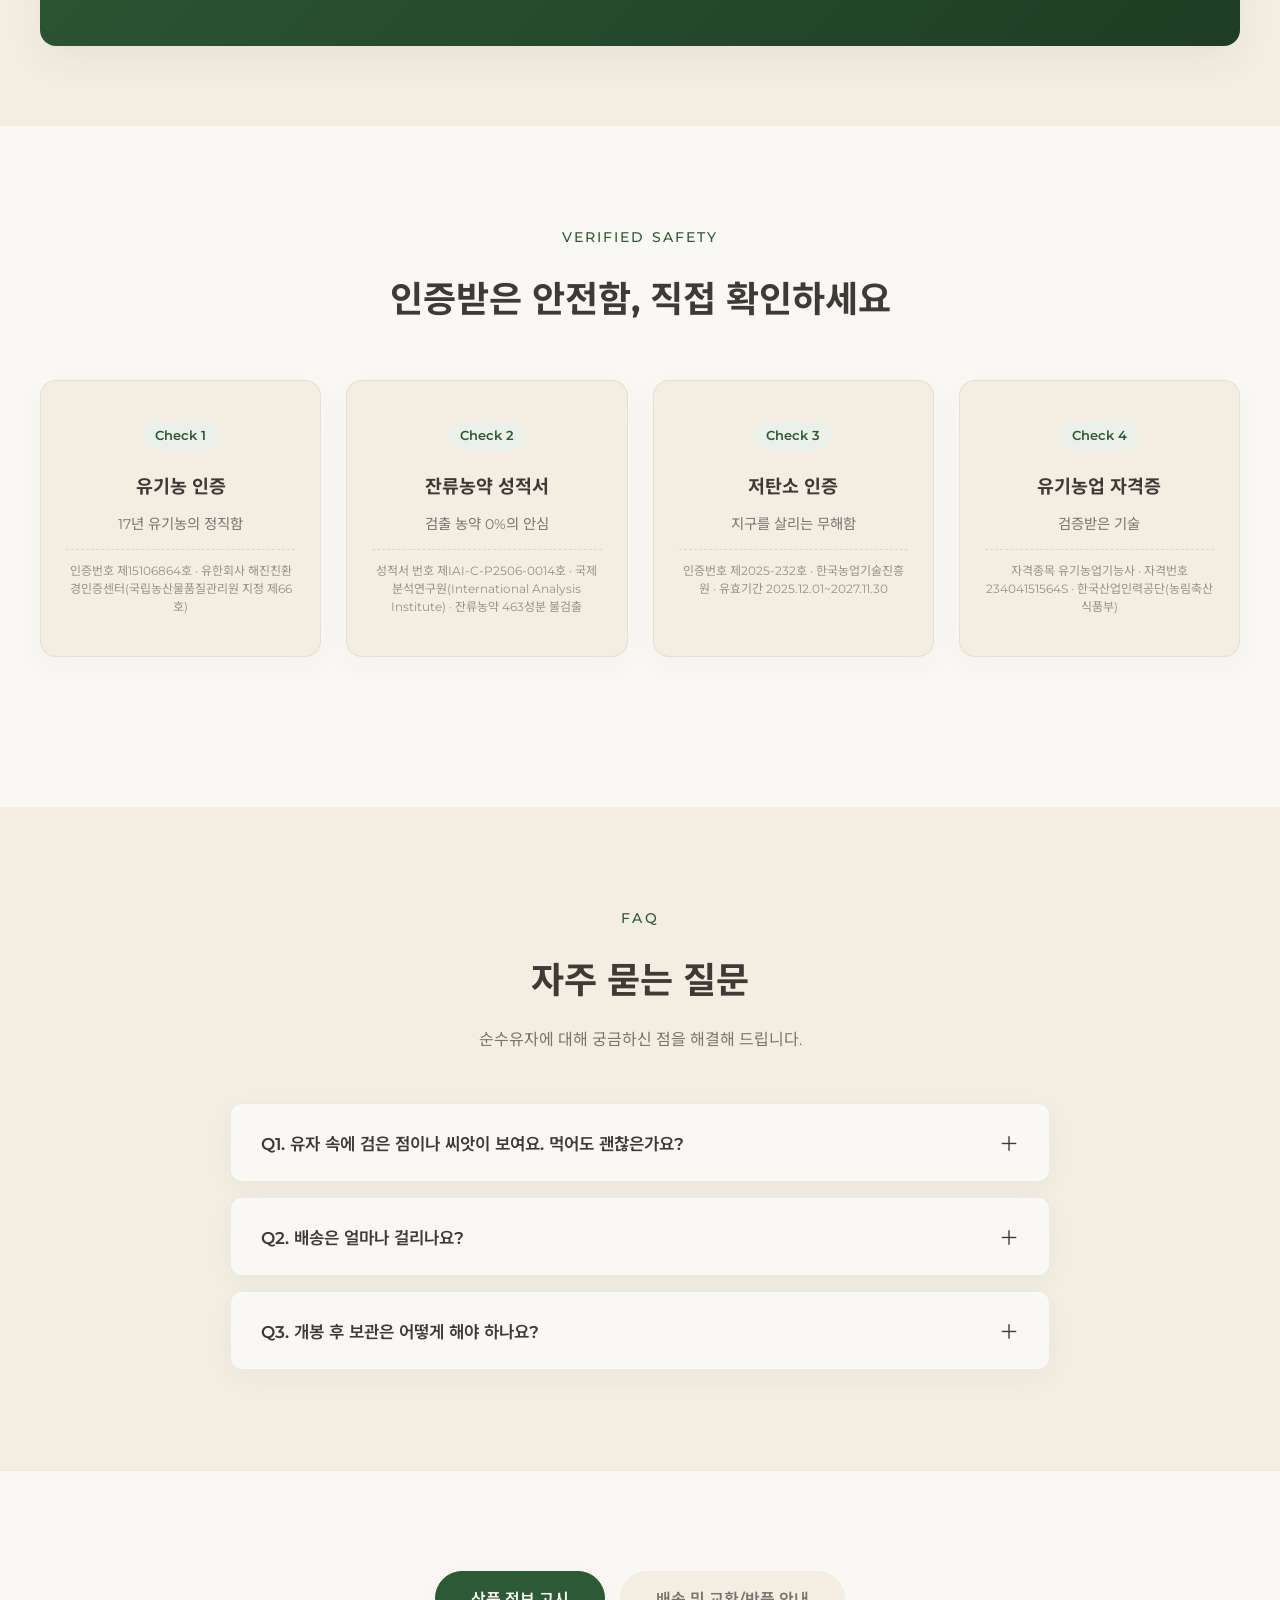
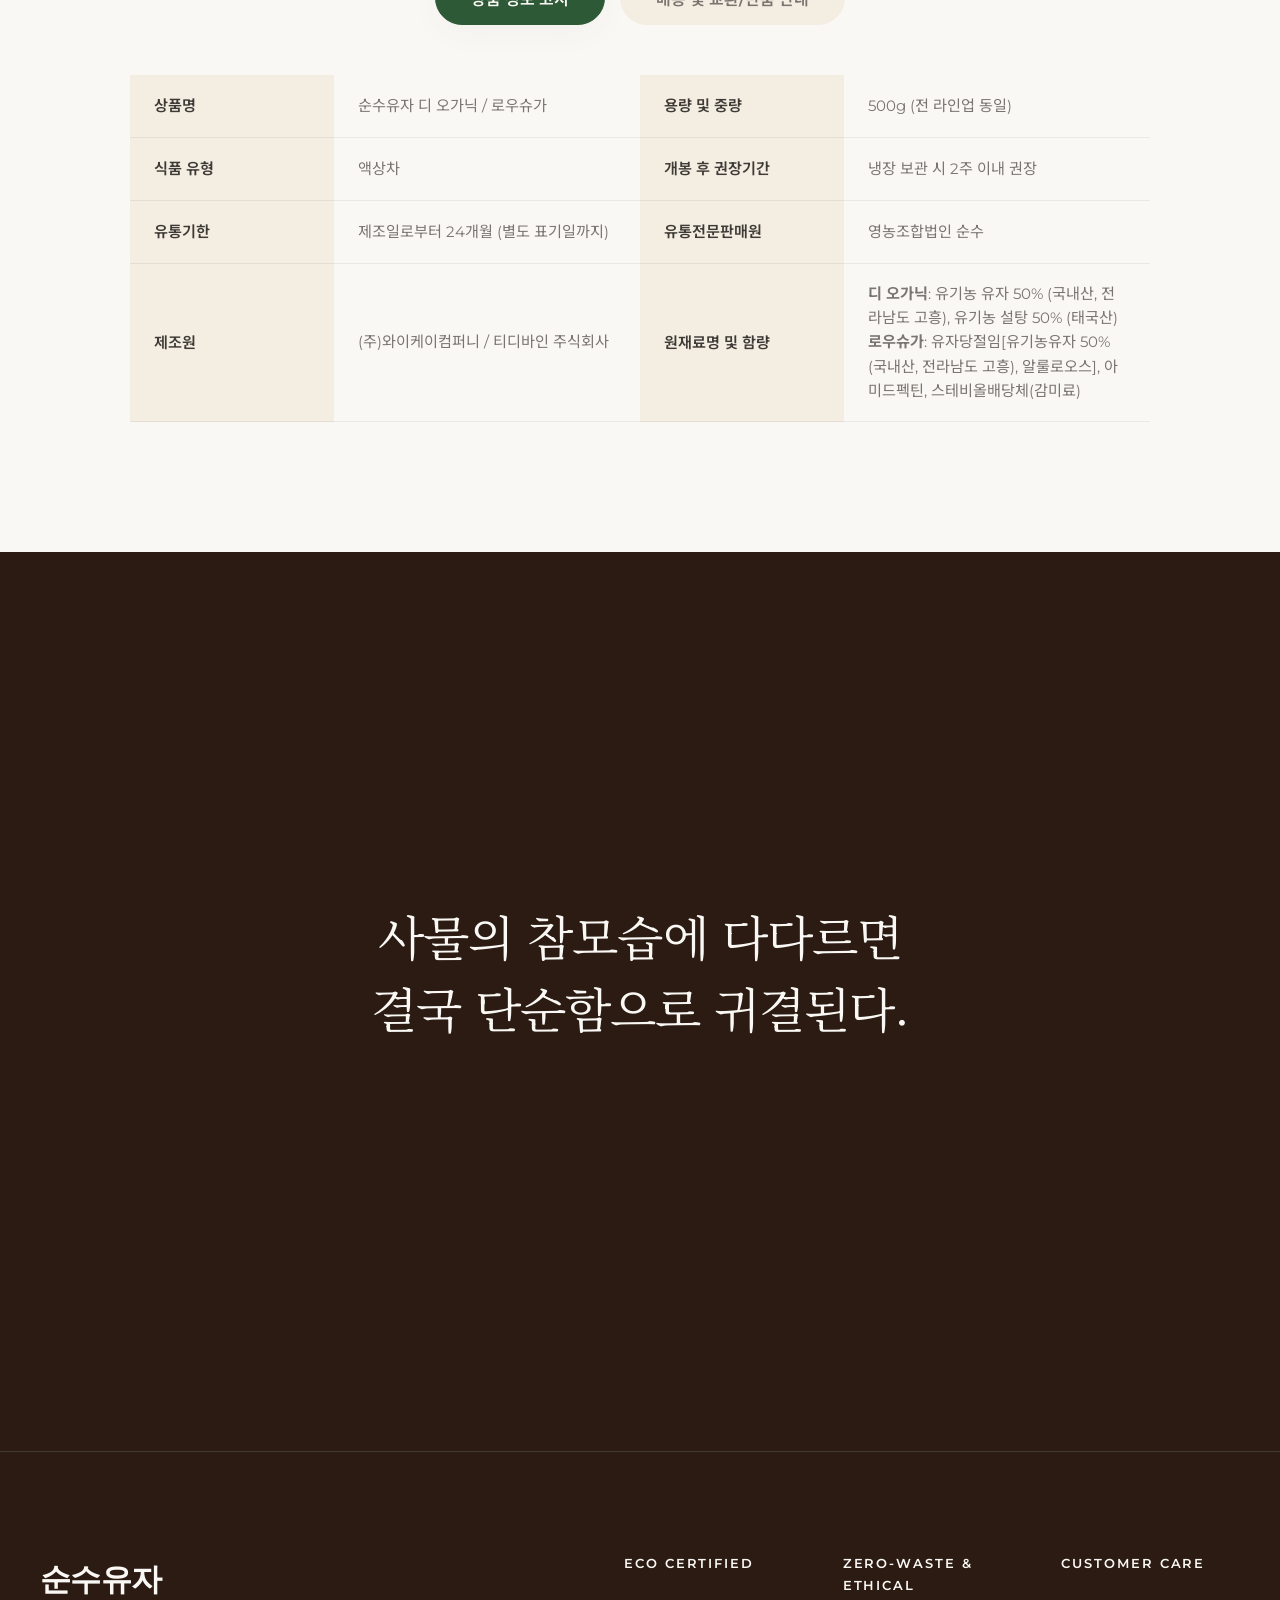
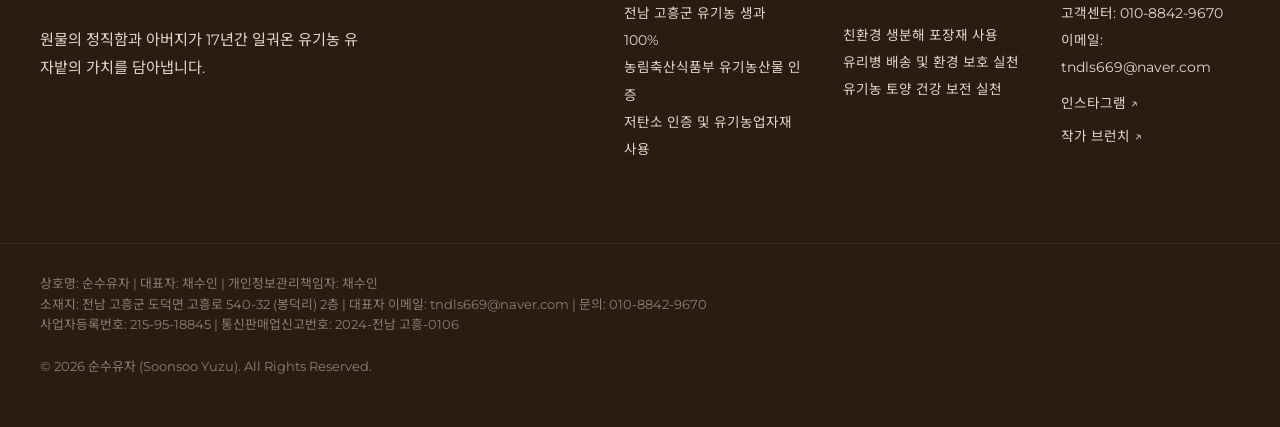
==== commit ad02cf6d: "유자 생과 카드: 사진 가림막 대신 판매중 배지, 큰 유자 사진, 판매 기간 한 줄로 Co-Authored-By: Claude Opus 5.5 <noreply@anthropic.c" ====
--- a/index.html
+++ b/index.html
@@ -26,7 +26,7 @@
     <link rel="preconnect" href="https://fonts.gstatic.com" crossorigin>
     <link href="https://fonts.googleapis.com/css2?family=Montserrat:wght@300;400;500;600&family=Noto+Sans+KR:wght@300;400;500;700&family=Noto+Serif+KR:wght@400;600;700&family=Playfair+Display:ital,wght@0,400;0,600;1,400&display=swap" rel="stylesheet">
     <!-- Stylesheet -->
-    <link rel="stylesheet" href="styles.css?v=4.18">
+    <link rel="stylesheet" href="styles.css?v=4.19">
     <!-- Structured Data (JSON-LD) -->
     <script type="application/ld+json">
     {
@@ -329,15 +329,13 @@
                     <!-- 유자 생과 (Ripe Yuzu) -->
                     <div class="product-card fruit-product-card">
                         <div class="product-image-container">
-                            <div class="soldout-overlay">
-                                <span class="soldout-tag">판매중</span>
-                                <span class="soldout-eta">1월 중순까지 판매</span>
-                            </div>
-                            <img src="images/product_yuza_raw.png" alt="유기농 유자 생과" class="product-image">
+                            <span class="product-badge in-stock">판매중</span>
+                            <img src="images/product_yuza_ripe.jpg" alt="수확한 고흥 유기농 완숙 유자" class="product-image" style="object-fit: cover;">
                         </div>
                         <div class="product-info">
                             <h3 class="product-name">유기농 유자 생과</h3>
-                            <p class="product-volume">완숙 유자 · 청 담그기용 무세척 생과<br>판매 기간: 1월 중순까지 · 수확은 12월 중순에 끝나며, 그 뒤로는 저장해 둔 유자로 보내드립니다</p>
+                            <p class="product-volume">완숙 유자 · 청 담그기용 무세척 생과</p>
+                            <p class="product-season-note">1월 중순까지 판매 · 12월 중순부터는 저장 유자</p>
                             <div class="price-tier-list" role="radiogroup" aria-label="유기농 유자 생과 중량 선택">
                                 <label class="tier-row">
                                     <span class="tier-select-left">
--- a/styles.css
+++ b/styles.css
@@ -3565,3 +3565,9 @@
         text-align: center;
     }
 }
+
+.product-season-note {
+    font-size: 0.8rem;
+    color: var(--color-olive);
+    margin: -6px 0 14px;
+}
